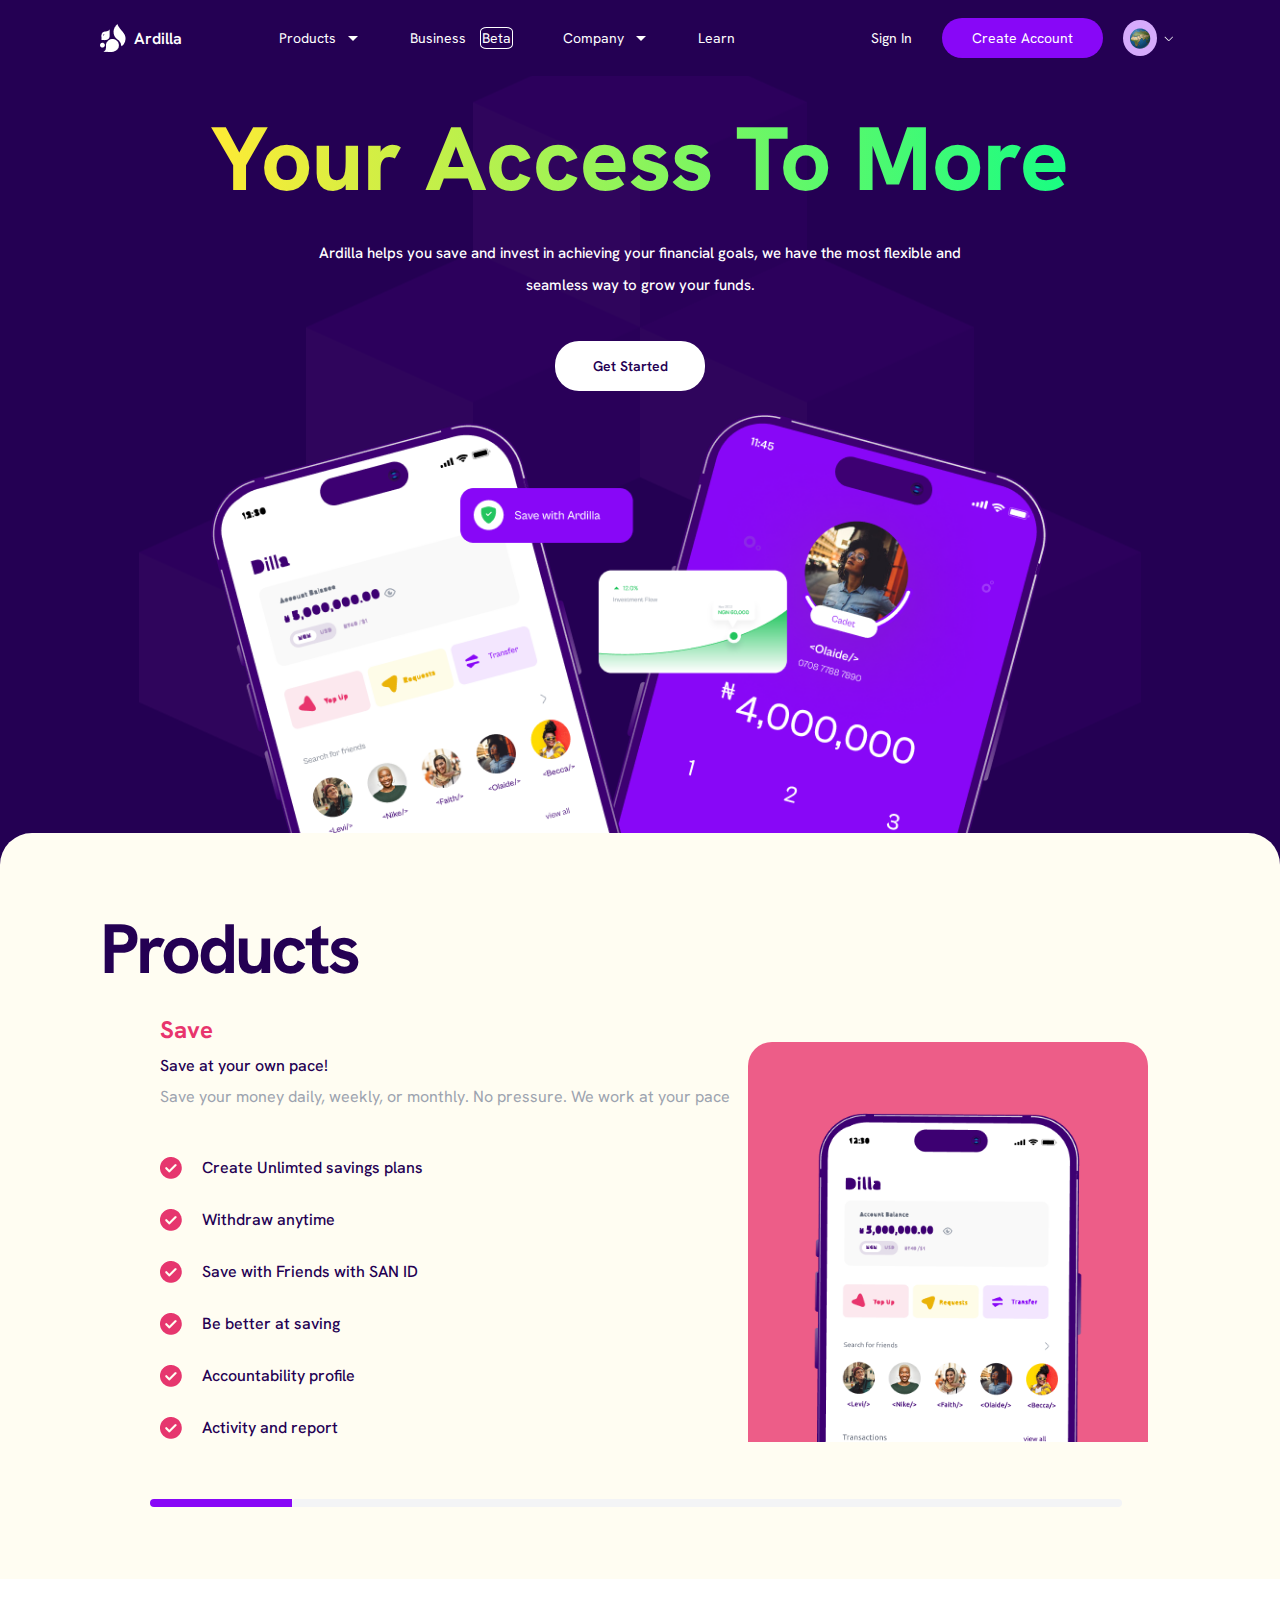
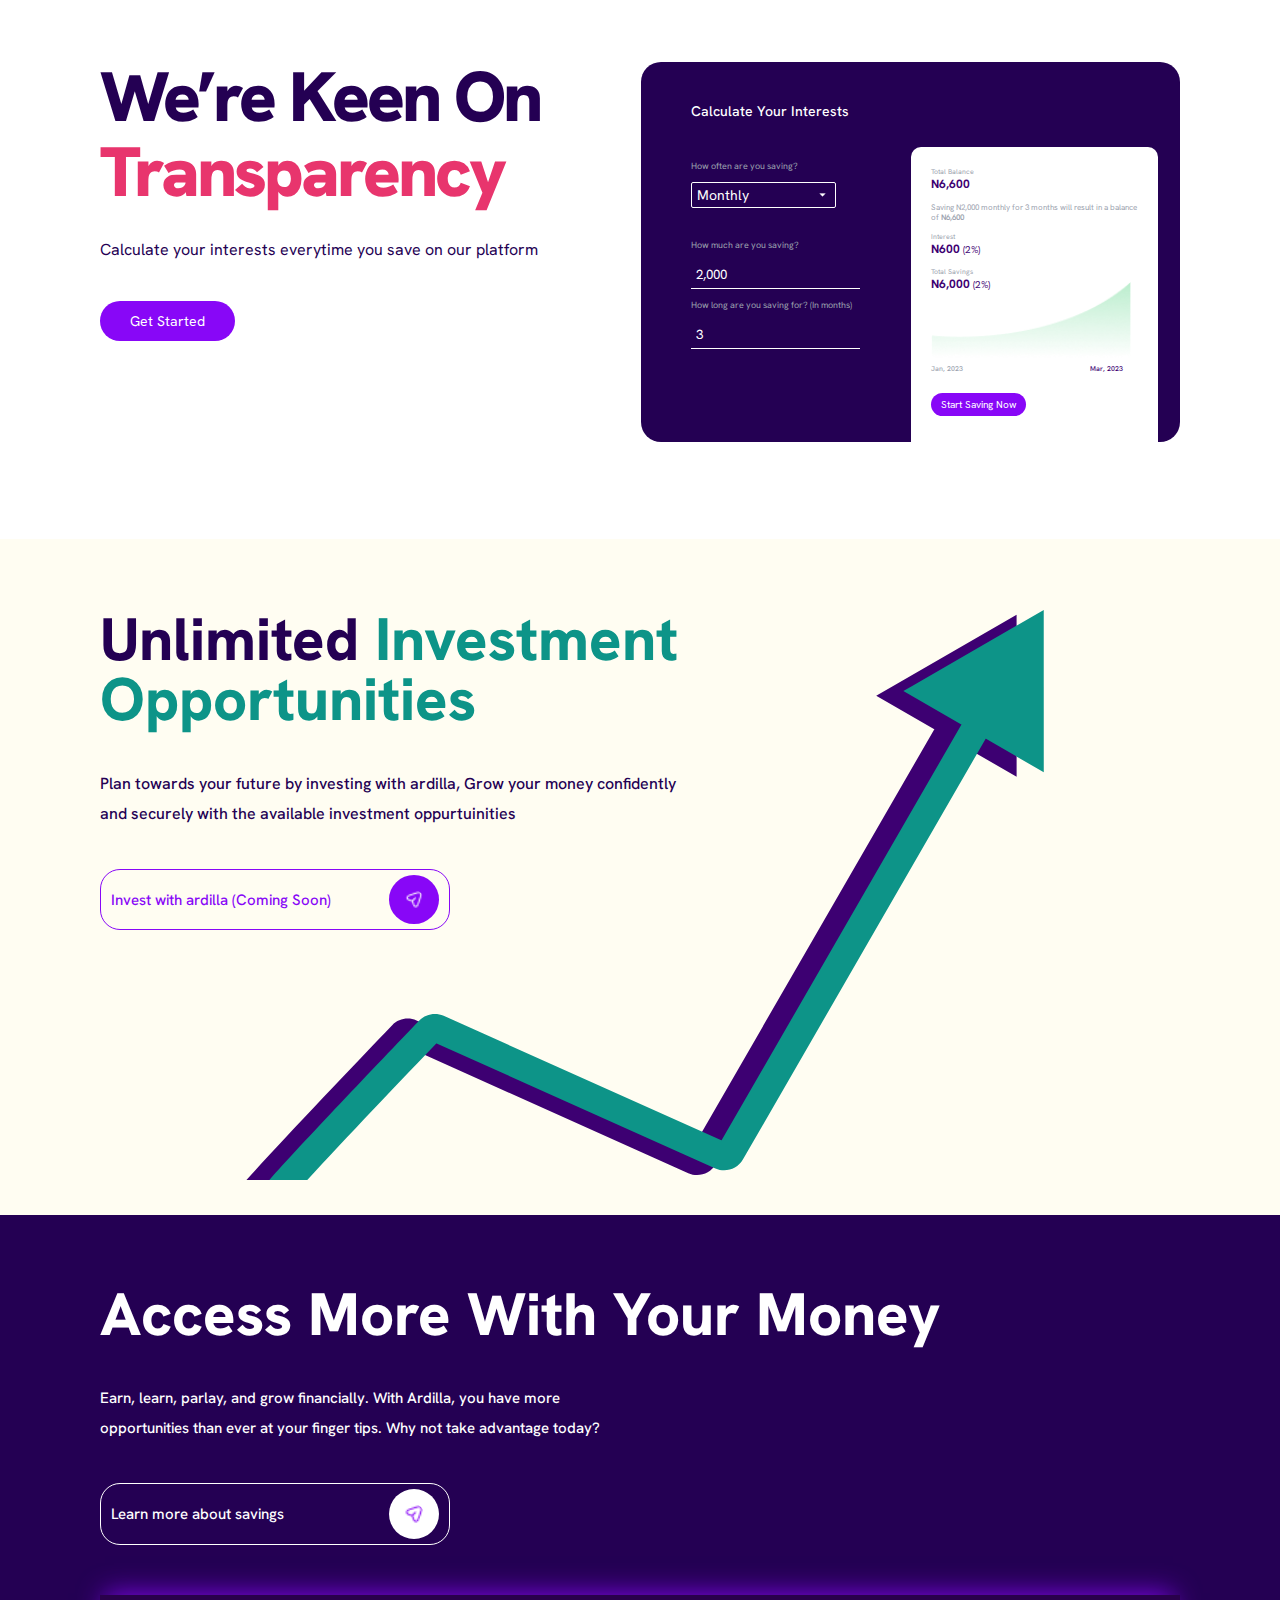
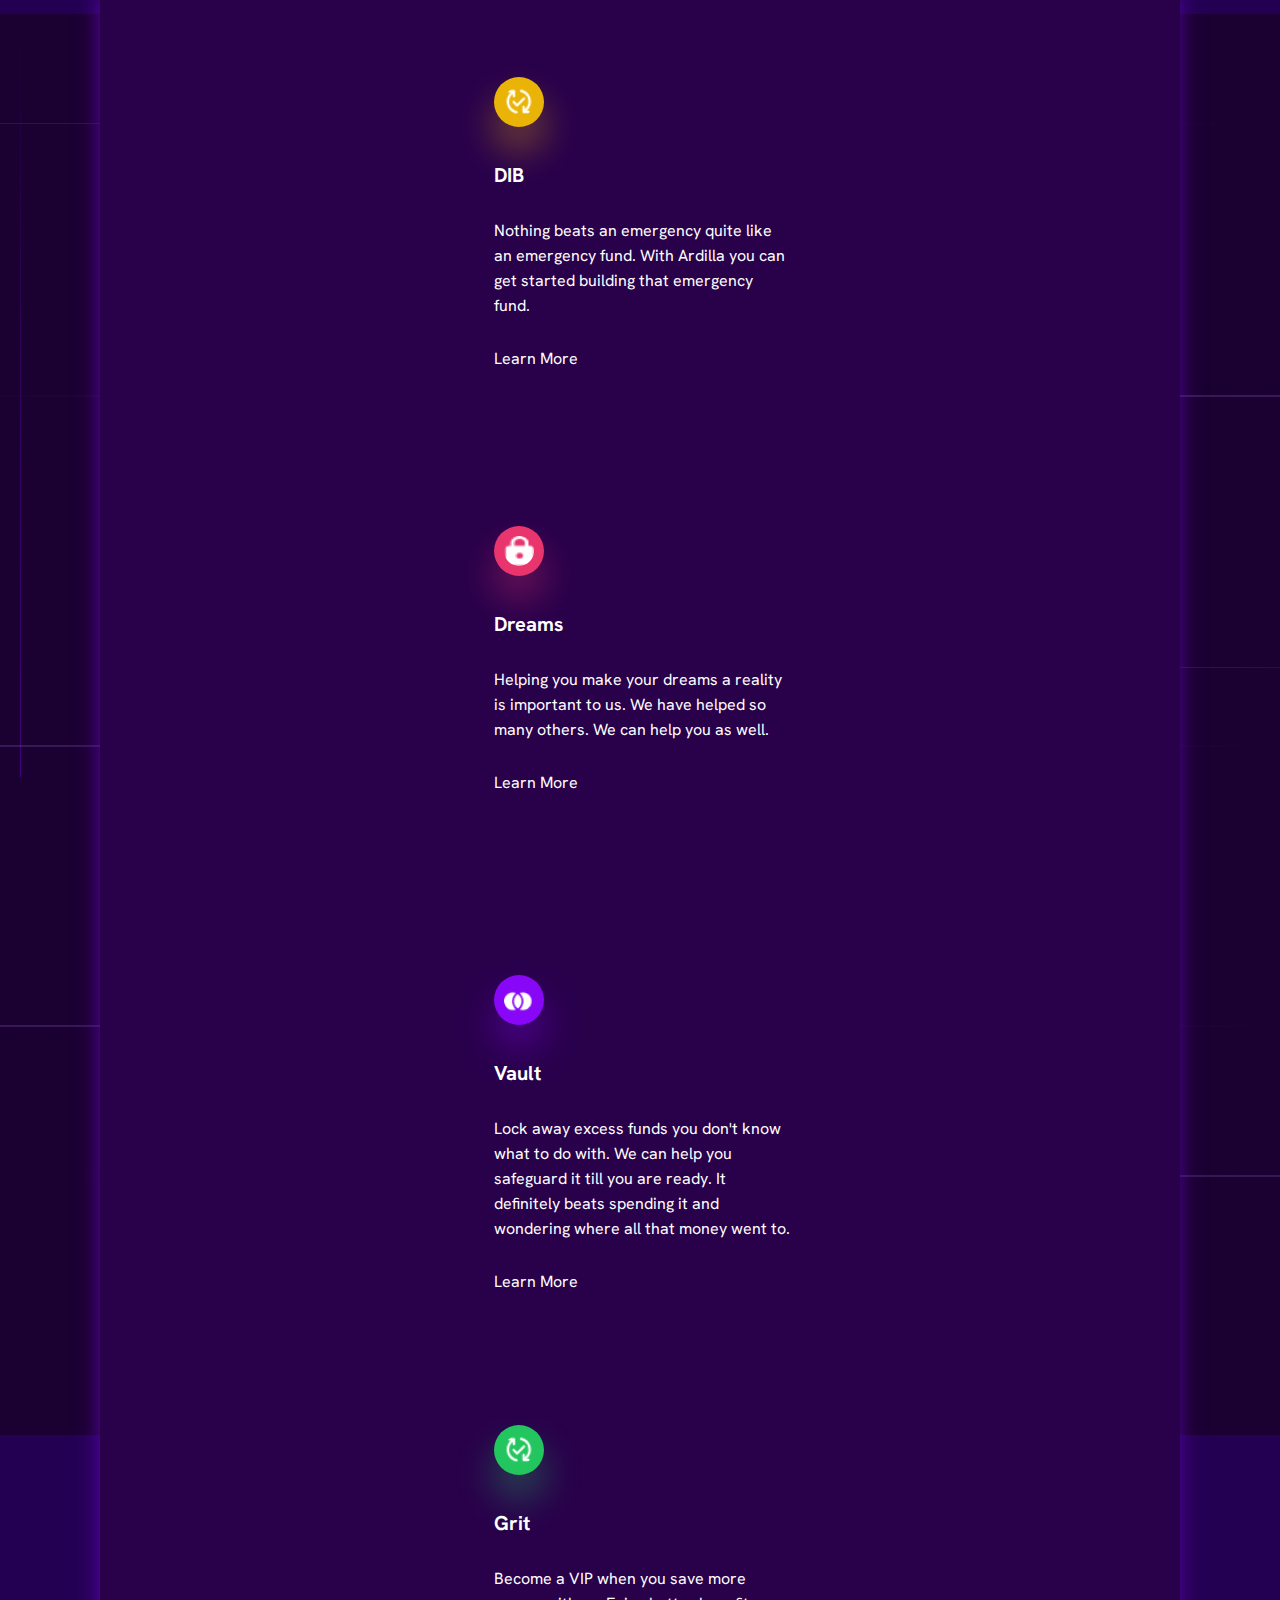
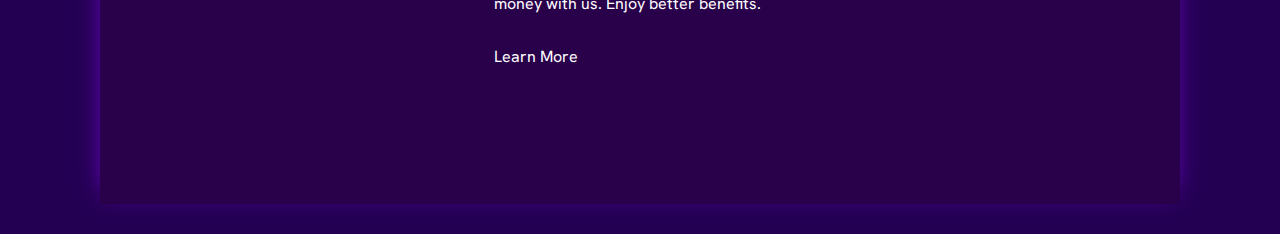
==== desktop.html @ 01eac52b "I updated the learn section" ====
<!DOCTYPE html>
<html lang="en">
  <head>
    <meta charset="UTF-8" />
    <meta name="viewport" content="width=device-width, initial-scale=1.0" />
    <link rel="stylesheet" href="style.css" />
    <title>Ardilla Webpage</title>
    <!-- Box Icon Link -->
    <link
      rel="stylesheet"
      href="https://cdnjs.cloudflare.com/ajax/libs/font-awesome/6.4.0/css/all.min.css"
    />
  </head>
  <body>
    <!-- HEADER SECTION -->
    <header>
      <!-- logo -->
      <a href="#" class="logo"
        ><img src="./Images/Logo.png" alt="Ardilla-logo" />Ardilla</a
      >

      <!-- menu-icon -->
      <i class="fa-solid fa-bars" id="menu-icon"></i>

      <!-- nav bar -->
      <ul class="navbar">
        <li>
          <a href="#products">Products</a
          ><img src="./Images/dropdown.png" alt="dropdown" />
        </li>
        <li>
          <a href="#business">Business <span>Beta</span></a>
        </li>
        <li>
          <a href="#company">Company</a
          ><img src="./Images/dropdown.png" alt="dropdown" />
        </li>
        <li><a href="#learn">Learn</a></li>
      </ul>

      <!-- Right -->

      <div class="header-right">
        <a href="#">Sign In</a>
        <a href="#" class="btn">Create Account</a>
        <img src="./Images/world.png" alt="world" />
        <span><img src="./Images/down-icon.png" alt="" /></span>
      </div>
    </header>
    <!-- =============== -->
    <!-- Hero Section -->

    <section class="hero-section">
      <h1 class="hero-text">Your Access To More</h1>
      <p>
        Ardilla helps you save and invest in achieving your financial goals, we
        have the most flexible and seamless way to grow your funds.
      </p>

      <a href="#" class="btn">Get Started</a>
      <img src="./Images/phone.png" alt="">
    </section>

    <!-- ===================== -->
    <!--Products Section  -->
    <section class="products" id="products">
      <h1 class="product-text">Products</h1>
      <div class="product-container">
        <!-- product-left -->
        <div class="product-left">
          <h2>Save</h2>
          <h4>Save at your own pace!</h4>
          <p>Save your money daily, weekly, or monthly. No pressure. We work at your pace</p>
          

        <div class="product-list">
          <!-- items -->
          <div class="product-items">
          <img src="./Images/mark icon.png" alt="">
          <span>Create Unlimted savings plans</span>
        </div>

        <div class="product-items">
          <img src="./Images/mark icon.png" alt="">
          <span>Withdraw anytime</span>
        </div>

        <div class="product-items">
          <img src="./Images/mark icon.png" alt="">
          <span>Save with Friends with SAN ID</span>
        </div>

        <div class="product-items">
          <img src="./Images/mark icon.png" alt="">
          <span>Be better at saving</span>
        </div>

        <div class="product-items">
          <img src="./Images/mark icon.png" alt="">
          <span>Accountability profile</span>
        </div>

        <div class="product-items">
          <img src="./Images/mark icon.png" alt="">
          <span>Activity and report</span>
        </div>
        </div>
      </div>

        <!-- product-right -->
        <div class="product-right">
          <img src="./Images/half phone.png" alt="">
        </div>
      </div>
      <!-- line -->
      <div class="product-line">
      <div class="product-line1"></div>
      <div class="product-line2"></div>
    </div>
  </section>

  <!-- ===================== -->
    <!-- Business Section -->
    <section class="business" id="business">
      <!-- transparency -->
    <div class="transparency">
      <div class="transparency-left">
      <h1>We’re Keen On <br><span>Transparency</span></h1>
      <p>Calculate your interests everytime you save on our platform</p>
      <a href="#" class="btn">Get Started</a>
    </div>

    <!-- trans right -->
    <div class="transparency-right">
      <!-- trans-left -->
      <div class="trans-left">
        <h2>Calculate Your Interests</h2>
        <p>How often are you saving?</p>
        <!-- inputs -->
        <div class="monthly">
          <a href="#">Monthly</a>
          <img src="./Images/dropdown.png" alt="dropdown" />
        </div>

        <br>
        <p>How much are you saving?</p>
        <form action="" >
        <input type="text" placeholder="2,000" class="">
        <br>

        <p>How long are you saving for? (In months)</p>
        <input type="text" placeholder="3">
      </form>
      </div>

      <!-- trans-right -->
      <div class="trans-right">
        <div class="total">
          <p>Total Balance</p>
          <h3>N6,600</h3>
        </div>

        <div class="savings">
        <p>Saving N2,000 monthly for 3 months will result in a balance of <span>N6,600</span></p>
      </div>

        <div class="total">
          <p>Interest</p>
          <h3>N600 <span>(2%)</span></h3>
        </div>

        <div class="total">
          <p>Total Savings</p>
          <h3>N6,000 <span>(2%)</span></h3>
        </div>
      
        <img src="./Images/Vector (2).png" alt="chart">
        <div class="chart">
          <p>Jan, 2023</p>
          <span>Mar, 2023</span>
        </div>
        <a href="#" class="btn">Start Saving Now</a>
      </div>
    </div>
  </section>
    
<!-- ================== -->
<!-- Company Section-->

<section class="company" id="company">
  <div class="invest">
    <h1>Unlimited <span>Investment Opportunities</span></h1>
    <p>Plan towards your future by investing with ardilla,  Grow your money confidently and securely with the available investment oppurtuinities</p>
    <div class="invest-btn">
      <a href="#">Invest with ardilla (Coming Soon)</a>
      <img src="./Images/send-2.png"  alt="">
    </div>
  </div>
  <img src="./Images/arrow.svg" class="arrow"  alt=""> 
</section>

<!-- =============== -->
<!-- Learn -->

<section class="learn" id="learn">
  <div class="access-section">
    <h1>Access More With Your Money</h1>
    <p>Earn, learn, parlay, and grow financially. With Ardilla, you have more opportunities than ever at your finger tips. Why not take advantage today?</p>
    <div class="invest-btn">
      <a href="#">Learn more about savings</a>
      <img src="./Images/send-23.png"  alt="">
    </div>
  </div>

  <div class="access-container">
    <!-- Box 1 -->
    <div class="access">
      <img src="./Images/material-symbols_published-with-changes-rounded.png" class="access1" alt="">
      <h2>DIB</h2>
      <p>Nothing beats an emergency quite like an emergency fund. With Ardilla you can get started building that emergency fund.</p>
      <a href="#">Learn More</a>
    </div>

     <!-- Box 2 -->
     <div class="access">
      <img src="./Images/padlock.png" class="access2" alt="">
      <h2>Dreams</h2>
      <p>Helping you make your dreams a reality is important to us. We have helped so many others. We can help you as well.</p>
      <a href="#">Learn More</a>
    </div>

     <!-- Box 3 -->
     <div class="access">
      <img src="./Images/material-symbols_join-full-rounded.png" class="access3" alt="">
      <h2>Vault</h2>
      <p>Lock away excess funds you don't know what to do with. We can help you safeguard it till you are ready. It definitely beats spending it and wondering where all that money went to.</p>
      <a href="#">Learn More</a>
    </div>

     <!-- Box 4 -->
     <div class="access">
      <img src="./Images/material-symbols_published-with-changes-rounded.png" class="access4" alt="">
      <h2>Grit</h2>
      <p>Become a VIP when you save more money with us. Enjoy better benefits.</p>
      <a href="#">Learn More</a>
    </div>
  </div>

</section>

    <!-- Script Link -->
    <script src="index.js"></script>
  </body>
</html>
---- style.css ----
@import url('https://fonts.googleapis.com/css2?family=Hanken+Grotesk:wght@100;200;300;400;500;600;700;800;900&display=swap');

* {
    font-family: 'Hanken Grotesk', sans-serif;
    margin: 0;
    padding: 0;
    box-sizing: border-box;
    scroll-behavior: smooth;
    scroll-padding-top: 4rem;
    list-style: none;
    text-decoration: none;
  }

  /* img {
    width: 100%;
  } */

  body {
    color: #fff;
    background: #240053;
  }

  

  header {
    background: #240053;
    display: flex;
    justify-content: space-between;
    align-items: center;
    color: #fff;
    position: fixed;
    padding: 18px 100px;
    transition: 0.5s;
    top: 0;
    width: 100%;
    z-index: 1000;
    right: 0;
  }

  .logo {
    display: flex;
    align-items: center;
    column-gap: 0.5rem;
    font-weight: 600;
    color: #FFF;
  }

  /* Menu Icon */
  #menu-icon {
    font-size: 24px;
    color: #fff;
    cursor: pointer;
    z-index: 10001;
    display: none;
  }

  /* navbar */
  .navbar {
    display: flex;
    align-items: center;
  }

  .navbar li {
    display: flex;
    align-items: center;
    padding-right: 40px;
    cursor: pointer;
  }

  .navbar a {
    padding: 10px 5px;
    color: #fff;
    font-size: 14px;
    gap: 5rem;
  }

  .navbar span {
    border: 1px solid white;
    padding: 1px;
    border-radius: 20%;
    margin-left: 10px;
  }


/* right */

.header-right {
    display: flex;
   align-items: center;
}

.header-right a {
    padding-right: 30px;
    color: #fff;
    font-size: 14px;
}
a .btn {
    text-align: center;
    align-items: center;
}


.btn {
    cursor: pointer;
    background: #8807F7;
    padding: 11px 30px;
    font-size: 14px;
    color: #fff;
    border-radius: 1.5rem;
    justify-content: center;
    margin-right: 20px;
    text-align: center;
    align-items: center;
}

.header-right img{
    background: #D6ABFC;
    cursor: pointer;
    display: flex;
    align-items: center;
    padding: 5px;
    font-size: 7px;
    border-radius: 50%;
}

.header-right span img{
    background: transparent;
}

/* -============== */
/* HERO SECTION */

.hero-section {
    background: url(./Images/background.png);
    color: #fff;
    /* min-height: 900px; */
    top: 70px;
    /* position:absolute; */
    width: 100%;
    display: flex;
    flex-direction: column;
    align-items: center;
    background-position: center;
    background-repeat: no-repeat;
    text-align: center;
}

.hero-text {
  padding-top: 100px;
  font-size: 90px;
  font-weight: 800;
 background: -webkit-linear-gradient(left, #FFEB35, #19FD82);
 -webkit-background-clip: text;
 -webkit-text-fill-color: transparent;
}

.hero-section p {
  font-size: 15px;
  font-weight: 500;
  padding: 20px 300px;
  line-height: 32px;
}

.hero-section .btn {
  background: #fff;
  color: #240053;
  margin-top: 20px;
  font-weight: 600;
  width: 150px;
  Padding: 16px;
}

.hero-section .btn:hover {
  background: #8807F7;
  color: #fff;
  transition: 0.2s all linear;
}

.hero-section img {
 width: 70%;
  bottom: 0;
}

/* ================== */
/* Product Section */

.products {
  color: #240053;
  background: #FFFDF2;
  padding: 30px 100px;
  border-radius: 32px 32px 0px 0px;
}

.product-text {
  padding-top: 40px;
  font-size: 70px;
  letter-spacing: -3px;
  font-weight: 700;
}

.product-container {
  display: flex;
  align-items: center;
  flex-direction: row;
  width: 100%;
   margin-top: 20px;
}

.product-left {
  display: flex;
  flex-direction: column;
  width: 60%;
  padding-left: 60px;
  min-height: 400px;
  gap: 10px;
}

.product-left h2 {
  color: #E8356D;
}

.product-left h4 {
  font-weight: 500;
}

.product-left p {
  padding-right: -20px;
  color: #9CA3AF;
}

.product-list {
  margin-top: 40px;
}
.product-items {
 display: flex;
 gap: 20px;
 padding-bottom: 30px;
 font-weight: 500;
}

.product-right {
  width: 400px;
  height: 400px;
  border-radius: 24px 24px 0px 0px;
  background: rgba(232, 53, 109, 80%);
  display: flex;
  align-items:end;
  justify-content:center;
  bottom: 0;
}

.product-right img {
  object-fit: cover;
  width: 270px;
  top: 0;
  bottom: 0;
}

.product-line {
display: flex;
flex-direction: row;
/* background: yellow; */
width: 90%;
margin-top: 30px;
margin-left: 50px;
margin-right: 120px;
height: 50px;
}

.product-line1 {
  background: #8807F7;
  width: 200px;
  height: 8px;
  border-radius: 16px 0 0 16px;
}

.product-line2 {
  background: #F3F4F6;
  width: 1170px;
  height: 8px;
  border-radius: 16px 16px 16px 0;
}

/* =========== */
/* Business Section */
.business {
  color: #240053;
  background: #FFF;
  padding: 30px 100px;
}

.transparency {
  display: flex;
  align-items: center;
  width: 100%;
  margin: 50px 0;
  background: #fff;
}

/* transparency-left */
.transparency-left {
  width: 50%;
  height: 400px;

}

.transparency-left h1 {
  font-size: 70px;
  font-weight: 900;
  line-height: 75px;
  letter-spacing: -3px;
  padding-bottom: 30px;
}

.transparency-left h1 span {
  color: #E8356D;
}

.transparency-left p {
  padding-bottom: 50px;
}



/* transparency-right  */
.transparency-right {
  width: 558px;
  height: 380px;
  margin-top: -15px;
  margin-left: 20px;
  display: flex;
  color: #fff;
  border-radius: 20px;
  background-color: #240053;
}

/* trans left */
.trans-left {
  padding: 40px 50px;
  width: 50%;
}

.trans-left h2 {
  font-size: 14px;
  font-weight: 500;
  top: 70px;
  padding-bottom: 30px;
}

.trans-left p {
  font-size: 9px;
  color: #9CA3AF;
  padding: 10px 0;
}

.trans-left .monthly {
  display: flex;
  justify-content: space-between;
  border: 1px solid #FFFFFF;
  border-radius: 2px;
  align-items: center;
  width: 144.28px;
  padding: 3px 5px;
  cursor: pointer;
}

.monthly a {
  color: #fff;
  font-size: 14px;
}

.monthly img {
  width: 15px;
}

.trans-left form input {
  border: none;
  outline: none;
  background: transparent;
  border-bottom: 1px solid #fff;
  padding: 5px;
  color: #fff;
}

.trans-left form input::placeholder {
  color: #fff;
}




/* trans-right */

.trans-right {
  color: #240053;
  width: 50%;
  width: 247.23px;
  height: 295.92px;
  justify-content: center;
  align-items: end;
  left: -0.17px;
  padding: 20px;
  border-radius: 10px 10px 0 0;
  background: #fff;
  margin-top: 85px;
}

.total {
  padding-bottom: 10px;
}
.total p {
  font-size: 7px;
  color: #9CA3AF;
}

.savings {
  color: #9CA3AF;
  font-size: 8px;
  padding-bottom: 10px;
}

.savings span {
  font-weight: 600;
}

.total h3 {
  color: #3D0072;
  font-size: 12px;
}

.total span {
  font-weight: 400;
  font-size: 10px;
}

.trans-right img {
  width: 200px;
  margin-top: -20px;
}

.chart {
  display: flex;
 justify-content: space-between;
 font-size: 7px;
 font-weight: 500;
 width: 192px;
color: #9CA3AF;
}

.chart span {
  color: #3D0072;
}

.trans-right .btn {
  cursor: pointer;
    background: #8807F7;
    padding: 5px 10px;
    font-size: 10px;
    color: #fff;
    margin-top: 20px;
    position: absolute;
}

.transparency .btn:hover  {
  color: #fff;
  background-color: #240053;
  transition: 0.2s all linear;
}


/* ============ */
/* Company Section */

.company {
 background: #FFFDF2;
 color: #240053;
  width: 100%;
  padding: 30px 100px;
  position: relative;
  
}

.invest {
  /* z-index: 1000; */
  width: 100%;
  background: url(./Images/) no-repeat cover cover/center;
}

.invest h1{
  font-size: 60px;
  font-weight: 800;
  line-height: 60px;
  width: 60%;
  padding-top: 40px;
}

.invest p {
  width: 55%;
  padding: 40px 0;
  line-height: 30px;
  font-style: 24px;
  font-weight: 500;
}

.invest span {
  color: #0D9488;
}

.invest-btn {
  display: flex;
  align-items: center;
  justify-content: space-between;
  border: 1px solid #8807F7;
  width: 350px;
  padding: 5px 10px;
  border-radius: 20px;
  cursor: pointer;
  /* z-index: 300002; */
}

.invest-btn a {
  font-size: 15px;
  font-weight: 500;
  color: #8807F7;
  cursor: pointer;
}

.invest-btn img {
  background-color: #8807F7;
  color: #fff;
  border-radius: 50%;
  object-fit: cover;
  background-position: center;
  padding: 15px;
  width: 50px;
}

.company .arrow {
  width: 80%;
 margin-top: -320px;
 align-items: center;
 justify-content: center;
 margin-left: 80px;
}

.invest-btn:hover {
  background: #8807F7;
  color: #fff;
}

.invest-btn img:hover {
  background: #fff;
  color: #8807F7;
}

/* ================================ */
/*------------ Learn -------- */

.learn {
top: 0;
background: url(./Images/BACK\ 1.png);
background-position: center;
background-repeat: no-repeat;
object-fit: contain;
color: #fff;
width: 100%;
padding: 30px 100px;
}

.access-section h1{
  padding: 30px 0;
  font-size: 60px;
  font-weight: 800;
  color: #fff;
}

.access-section p {
  font-size: 15px;
  line-height: 30px;
  font-weight: 500;
  width: 50%;
  padding-bottom: 40px;
}

.access-section .invest-btn {
  border: 1px solid #fff;
 
}

.access-section .invest-btn a {
  color: #fff;
}

.access-section .invest-btn img {
  background-color: #fff;
}

.access-section .invest-btn:hover {
  border: 1px solid #8807F7;
}

.access-container {
  display: grid;
  align-items: end;
  grid-template-columns: repeat(auto-fit, minmax(30rem, auto));
  gap: 5.5rem;
  padding: 50px;
  background: #29014B;
  color: #fff;
  /* height: 1001px; */
  margin-top: 50px;
  justify-content: center;
  -webkit-box-shadow: -1px -8px 25px -6px rgba(136,7,247,0.85); 
box-shadow: -1px -8px 25px -6px rgba(136,7,247,0.85);
}

.access {
 gap: 32px;
 width: 358.19px;
 height: 361.33px;
 padding: 32px 50px 12px 94px;
}

.access h2 {
  font-weight: 700;
  font-size: 20px;
  padding: 30px 0;
}

.access p {
  padding-bottom: 30px;
  line-height: 25px;
  width: 298px;
}

.access a {
  color: #fff;
}

.access .access1 {
  background-color: #EAB308;
  border-radius: 50%;
  padding: 10px;
  width: 50px;
  height: 50px;
  box-shadow: 0px 23px 35px 4px rgba(234,179,8,0.30);
}

.access .access2 {
  background-color: #E8356D;
  border-radius: 50%;
  padding: 10px;
  width: 50px;
  height: 50px;
  box-shadow: 0px 23px 35px 4px rgba(232,53,109,0.30); 
}

.access .access3 {
  background-color: #8807F7;
  border-radius: 50%;
  padding: 10px;
  width: 50px;
  height: 50px;
  box-shadow: 0px 23px 35px 4px rgba(136,7,247,0.30);
}

.access .access4 {
  background-color: #22C55E;
  border-radius: 50%;
  padding: 10px;
  width: 50px;
  height: 50px;
  box-shadow: 0px 23px 35px 4px  rgba(34,197,94,0.30);
}
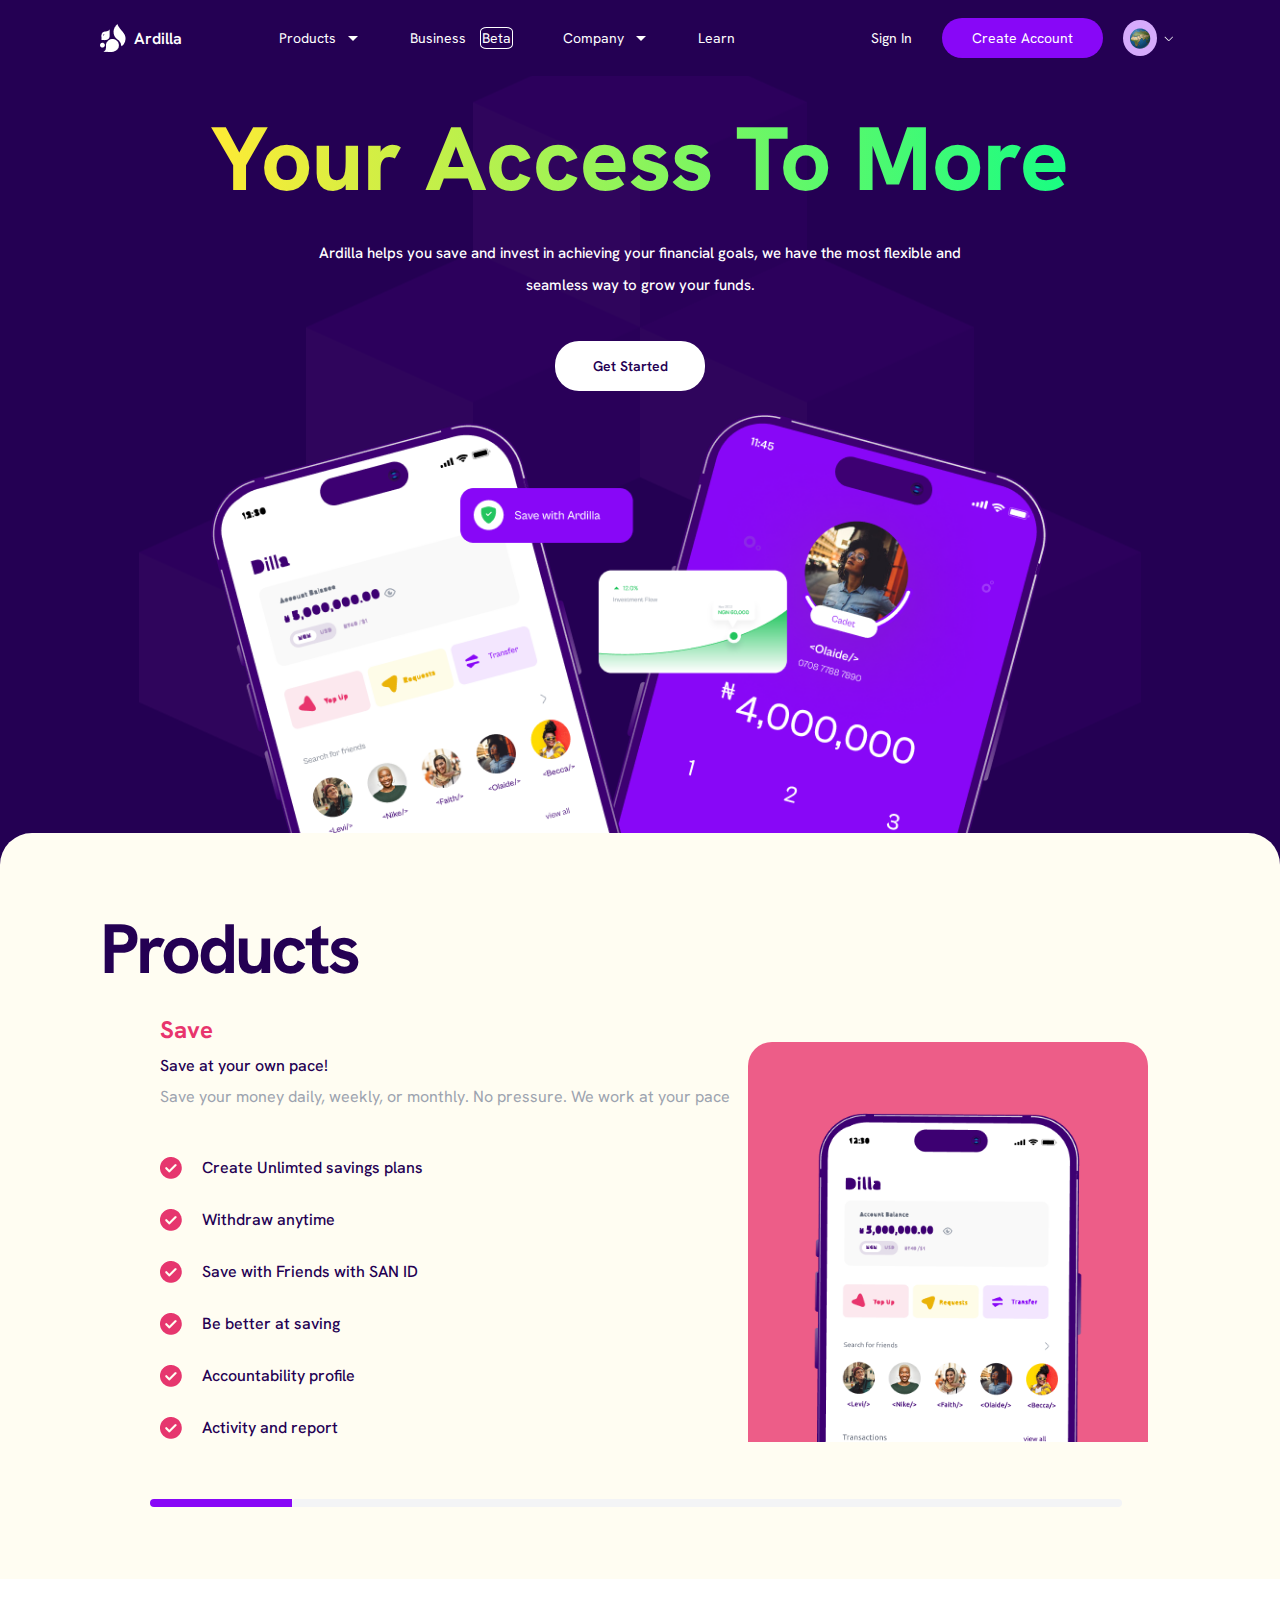
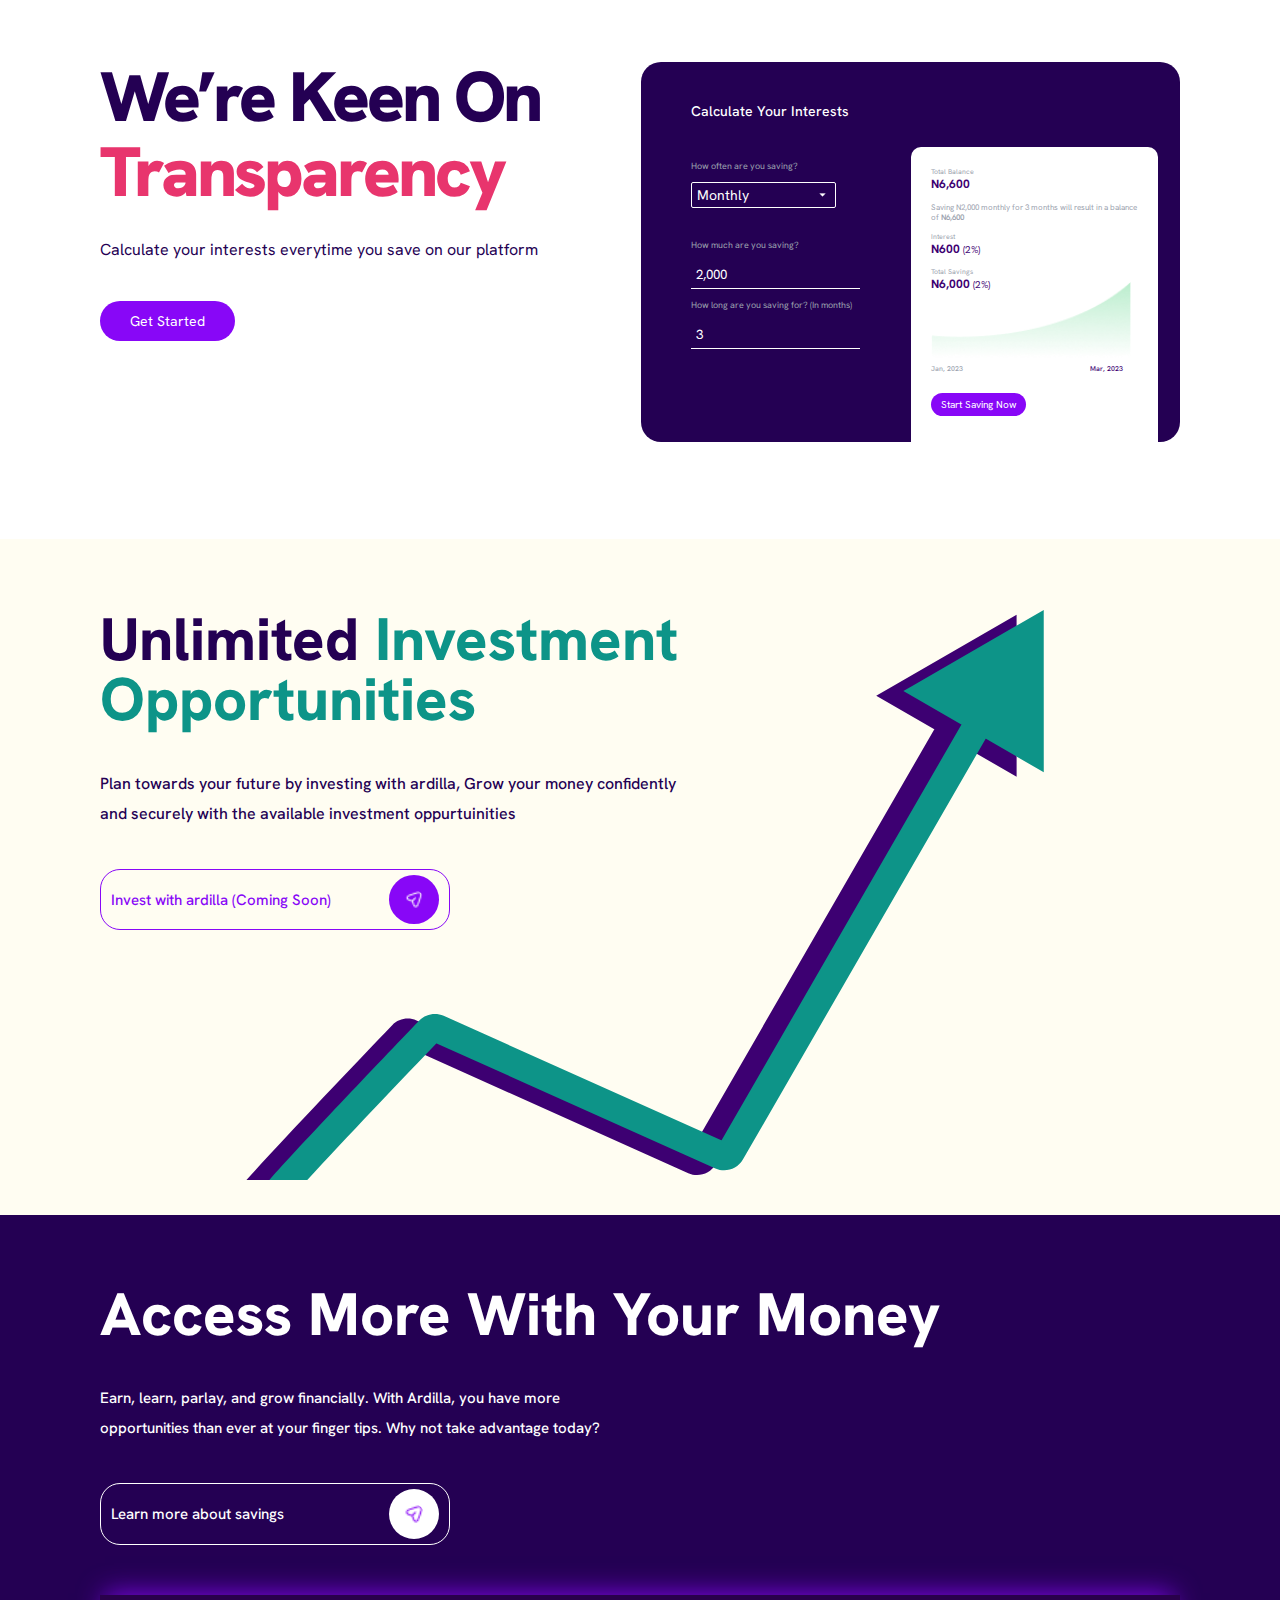
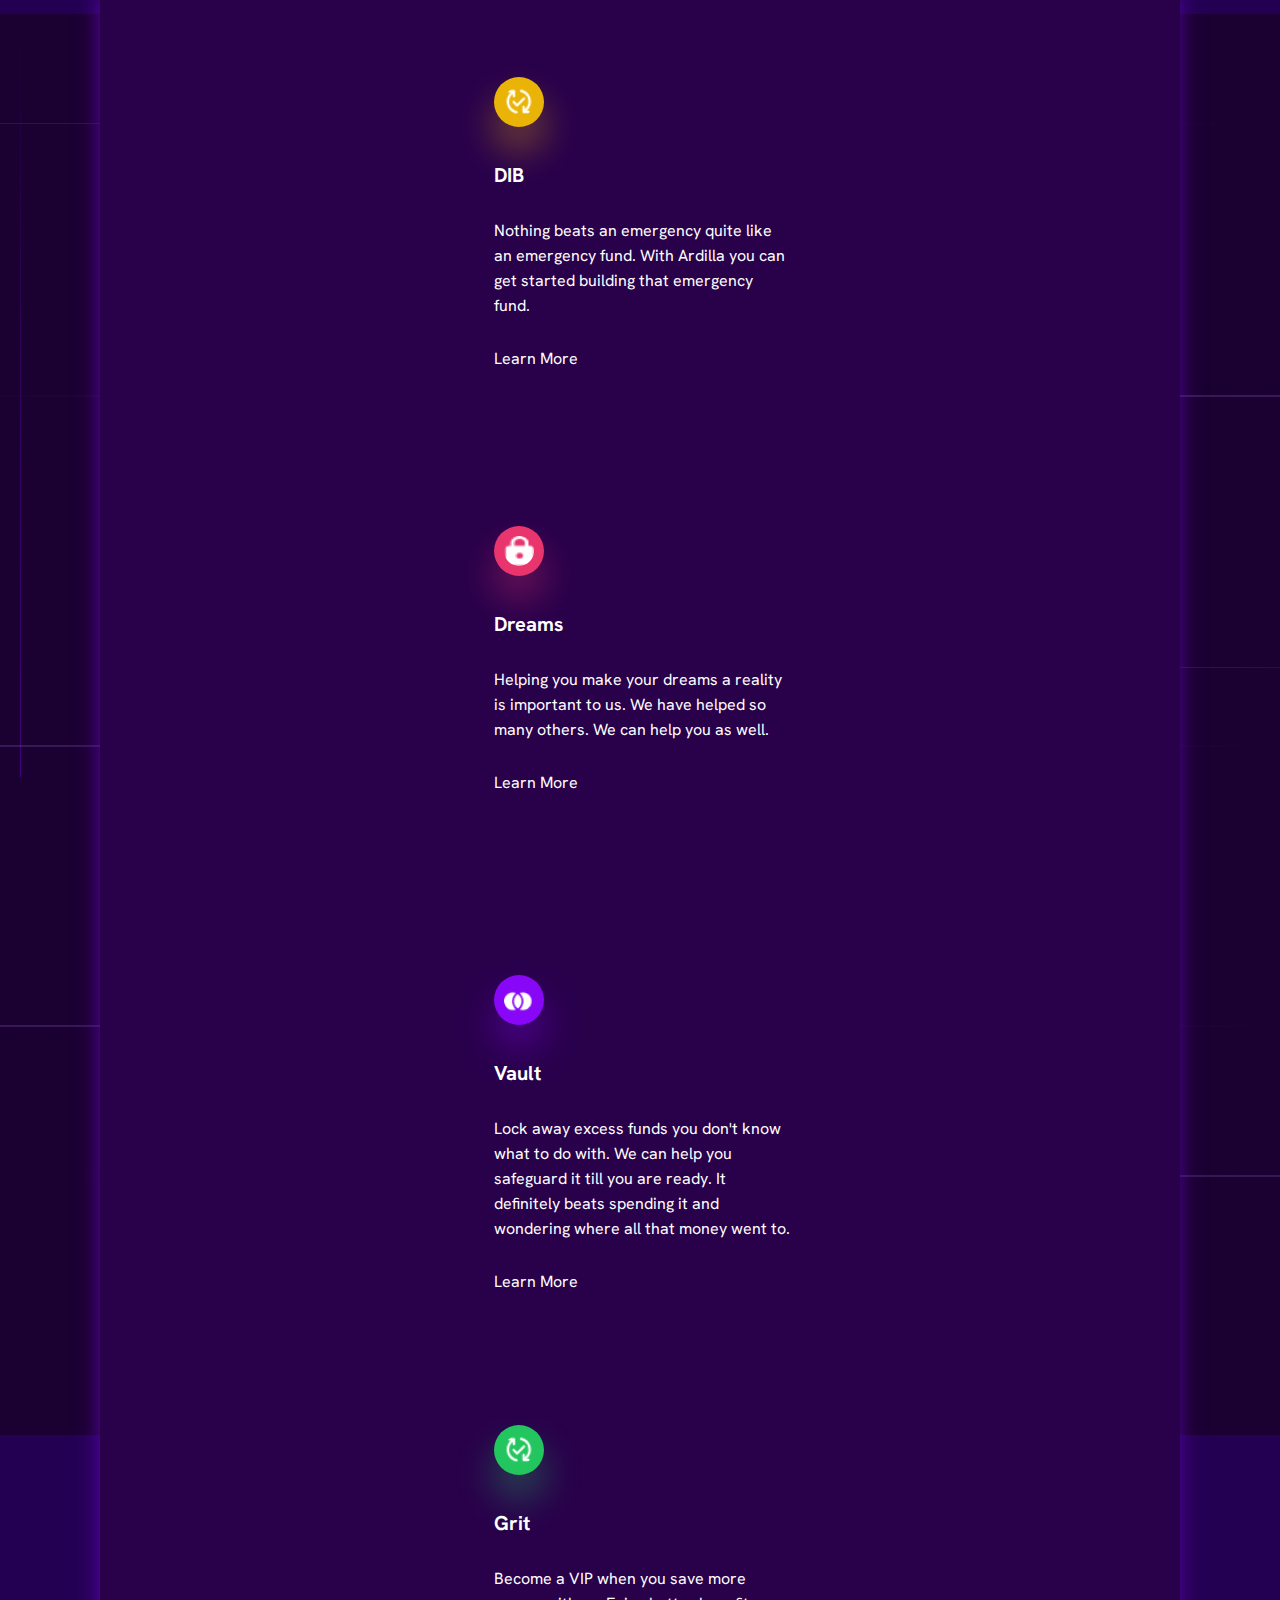
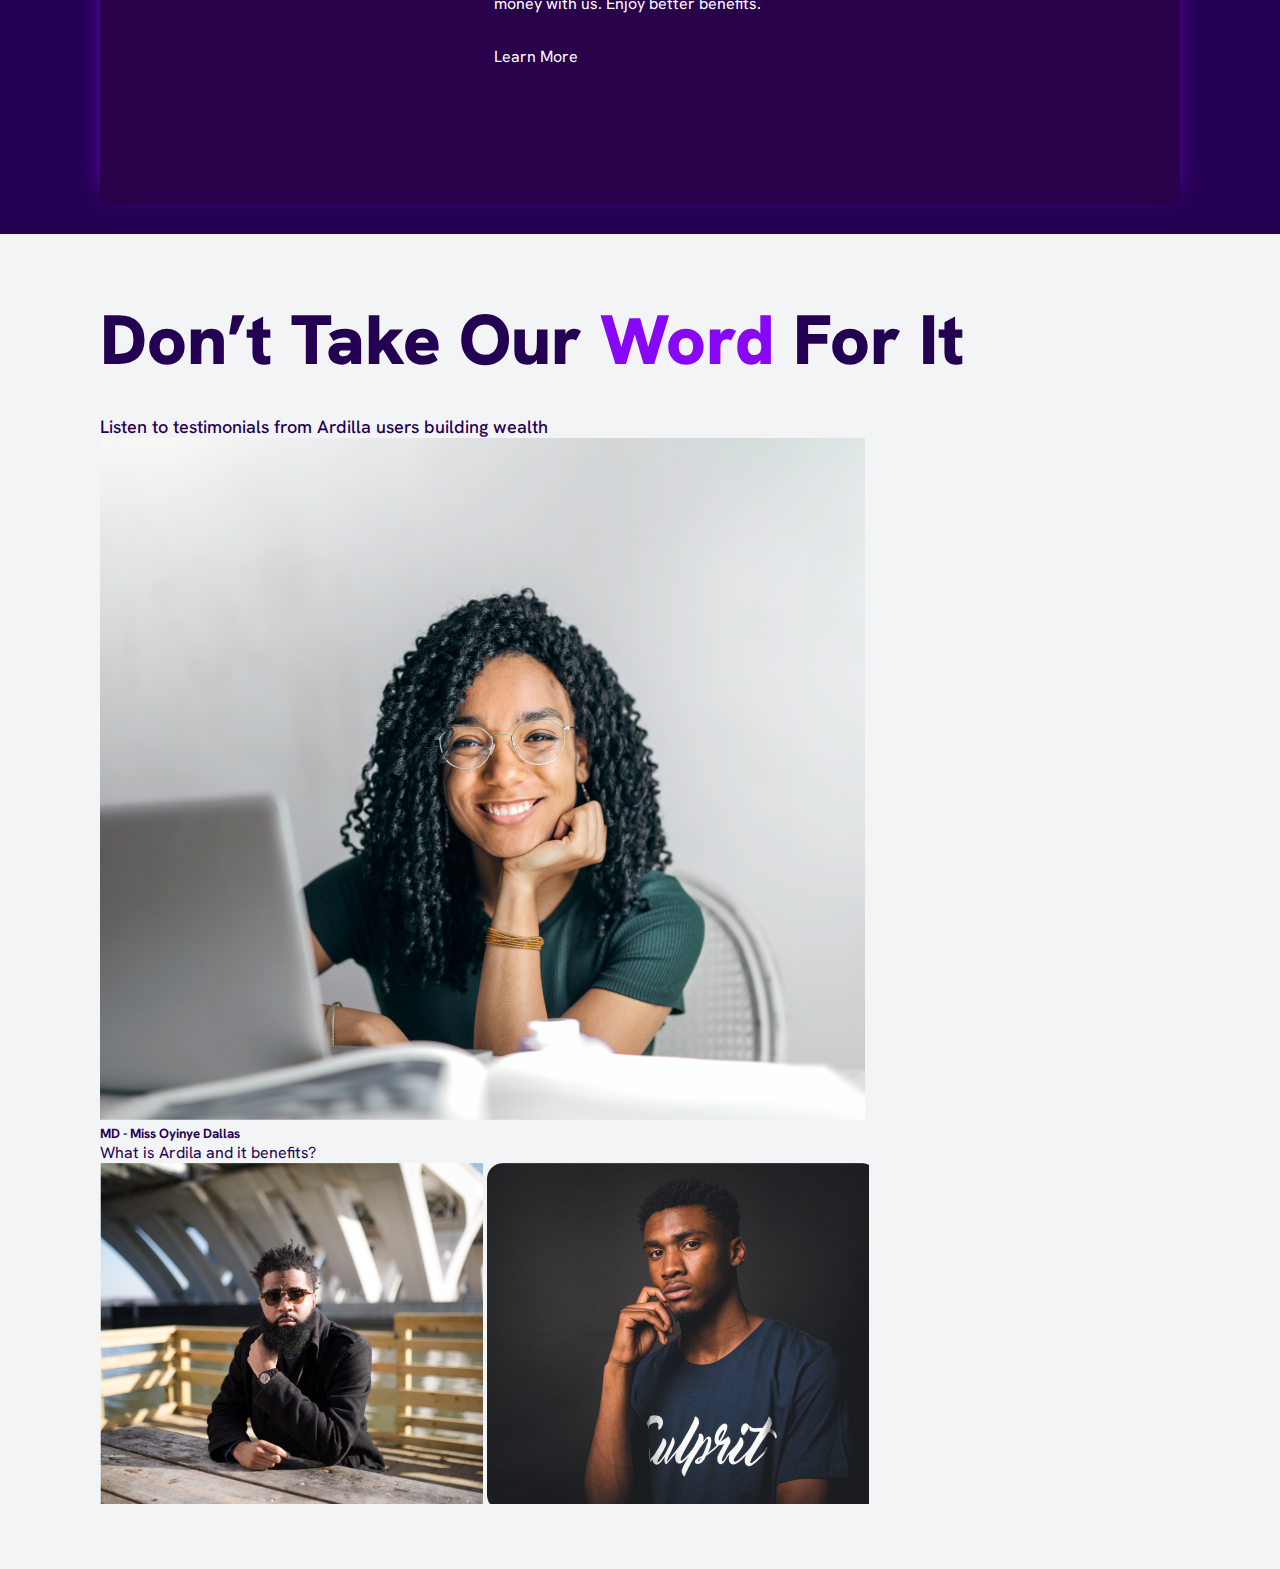
==== commit 2778613f: "I added word section" ====
--- a/desktop.html
+++ b/desktop.html
@@ -245,6 +245,26 @@
       <a href="#">Learn More</a>
     </div>
   </div>
+</section>
+
+<!-- ============ -->
+<!-- Word section -->
+<section class="word">
+  <div class="word-text">
+    <h1>Don’t Take Our <span>Word</span> For It</h1>
+    <p>Listen to testimonials from Ardilla users building wealth</p>
+  </div>
+
+  <div class="world-grid">
+    <div class="grid1">
+      <img src="./Images/pexels-andrea-piacquadio-3769021 1.png" alt="">
+      <h5>MD - Miss Oyinye Dallas</h5>
+      <span>What is Ardila and it benefits?</span>
+    </div>
+
+    <img src="./Images/pexels-nappy-936054 1.png" alt="">
+    <img src="./Images/pexels-spencer-selover-428333 1.png" alt="">
+  </div>
 
 </section>
 
--- a/style.css
+++ b/style.css
@@ -671,4 +671,45 @@
   width: 50px;
   height: 50px;
   box-shadow: 0px 23px 35px 4px  rgba(34,197,94,0.30);
+}
+
+
+/* ============= */
+/* -Word */
+.word {
+  background: #F3F4F6;
+ color: #240053;
+  width: 100%;
+  padding: 60px 100px;
+}
+
+.word-text h1 {
+  font-weight: 900;
+  font-size: 70px;
+  width: 900px;
+  padding-bottom: 30px;
+} 
+
+.word-text h1 span {
+  color: #8807F7;
+}
+
+.word-text p {
+  font-size: 18px;
+  font-weight: 500;
+}
+
+.word-grid {
+  display: grid;
+  align-items: center;
+  justify-content: center;
+  grid-template-columns: repeat(auto-fit, minmax(120px, auto));
+  gap: 1rem;
+  padding: 50px;s
+  width: 100%;
+}
+
+.word-grid img {
+  width: 410px;
+  background-color: red;
 }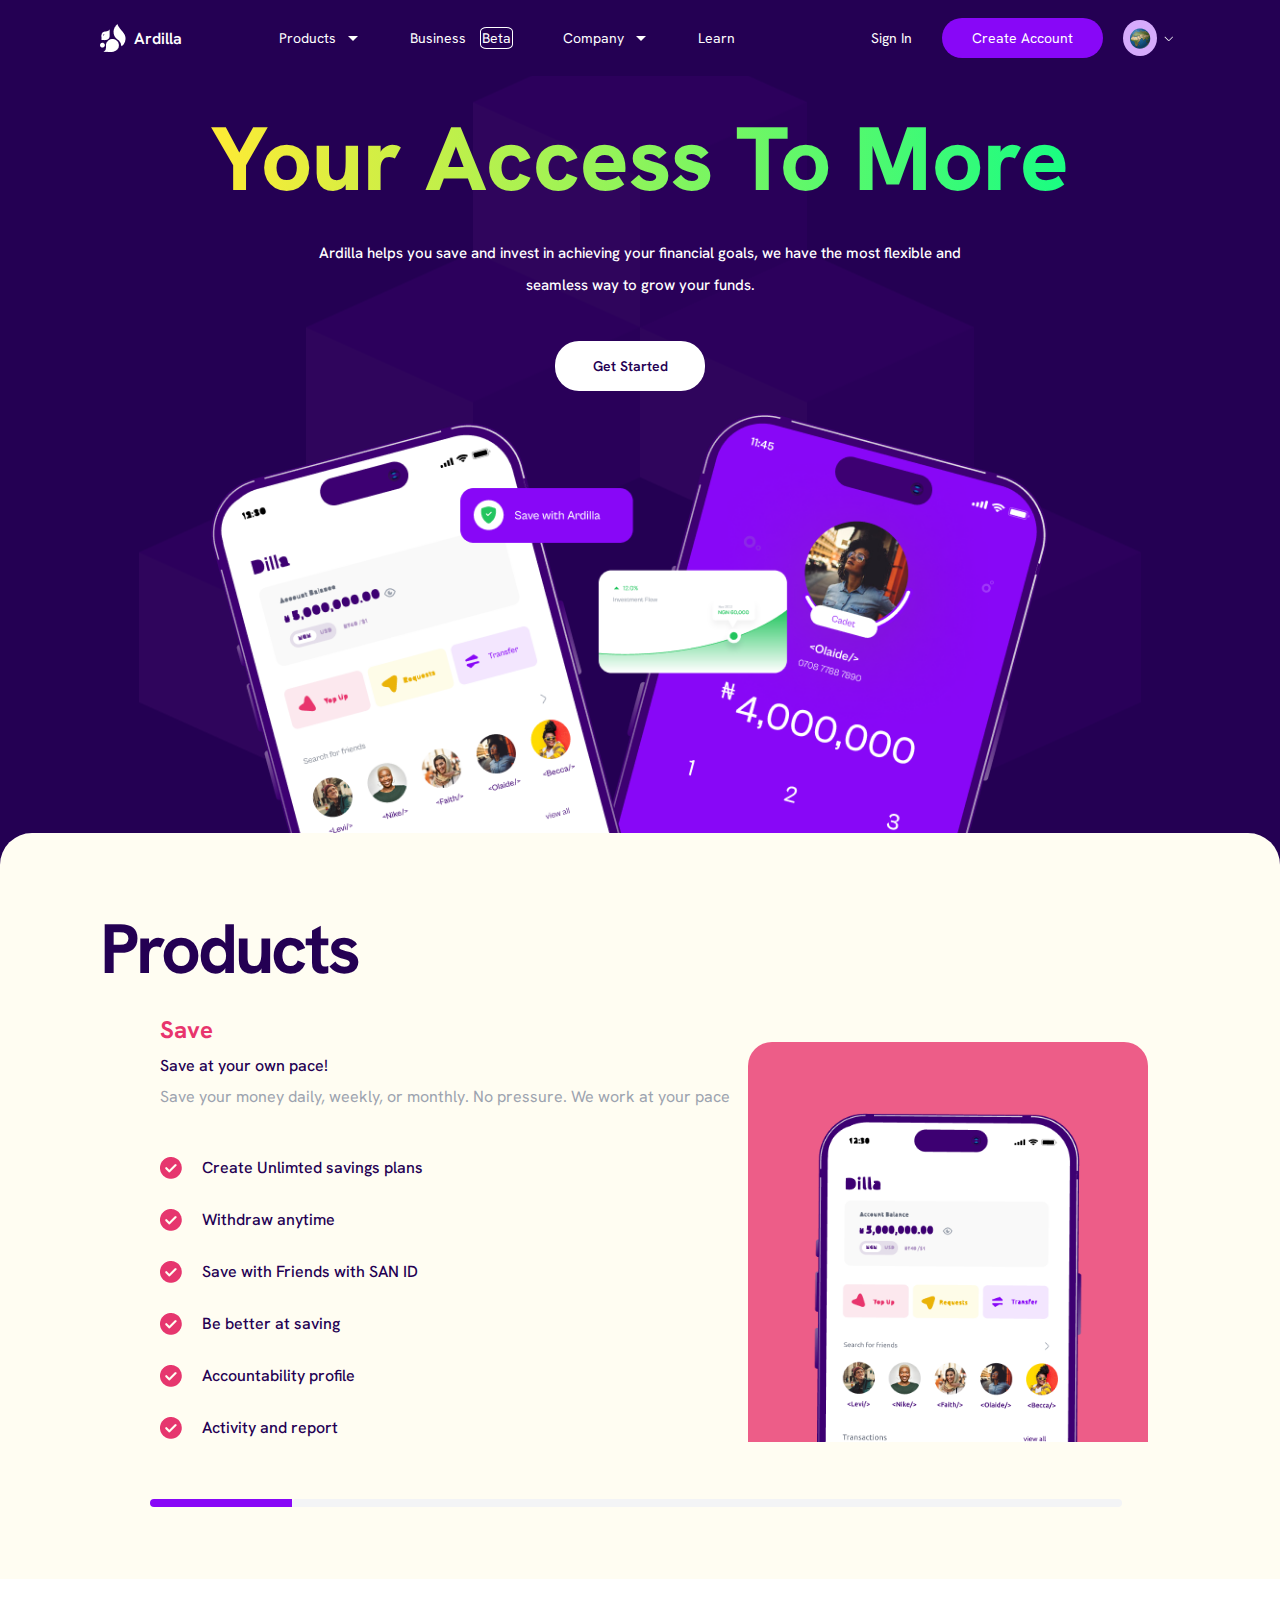
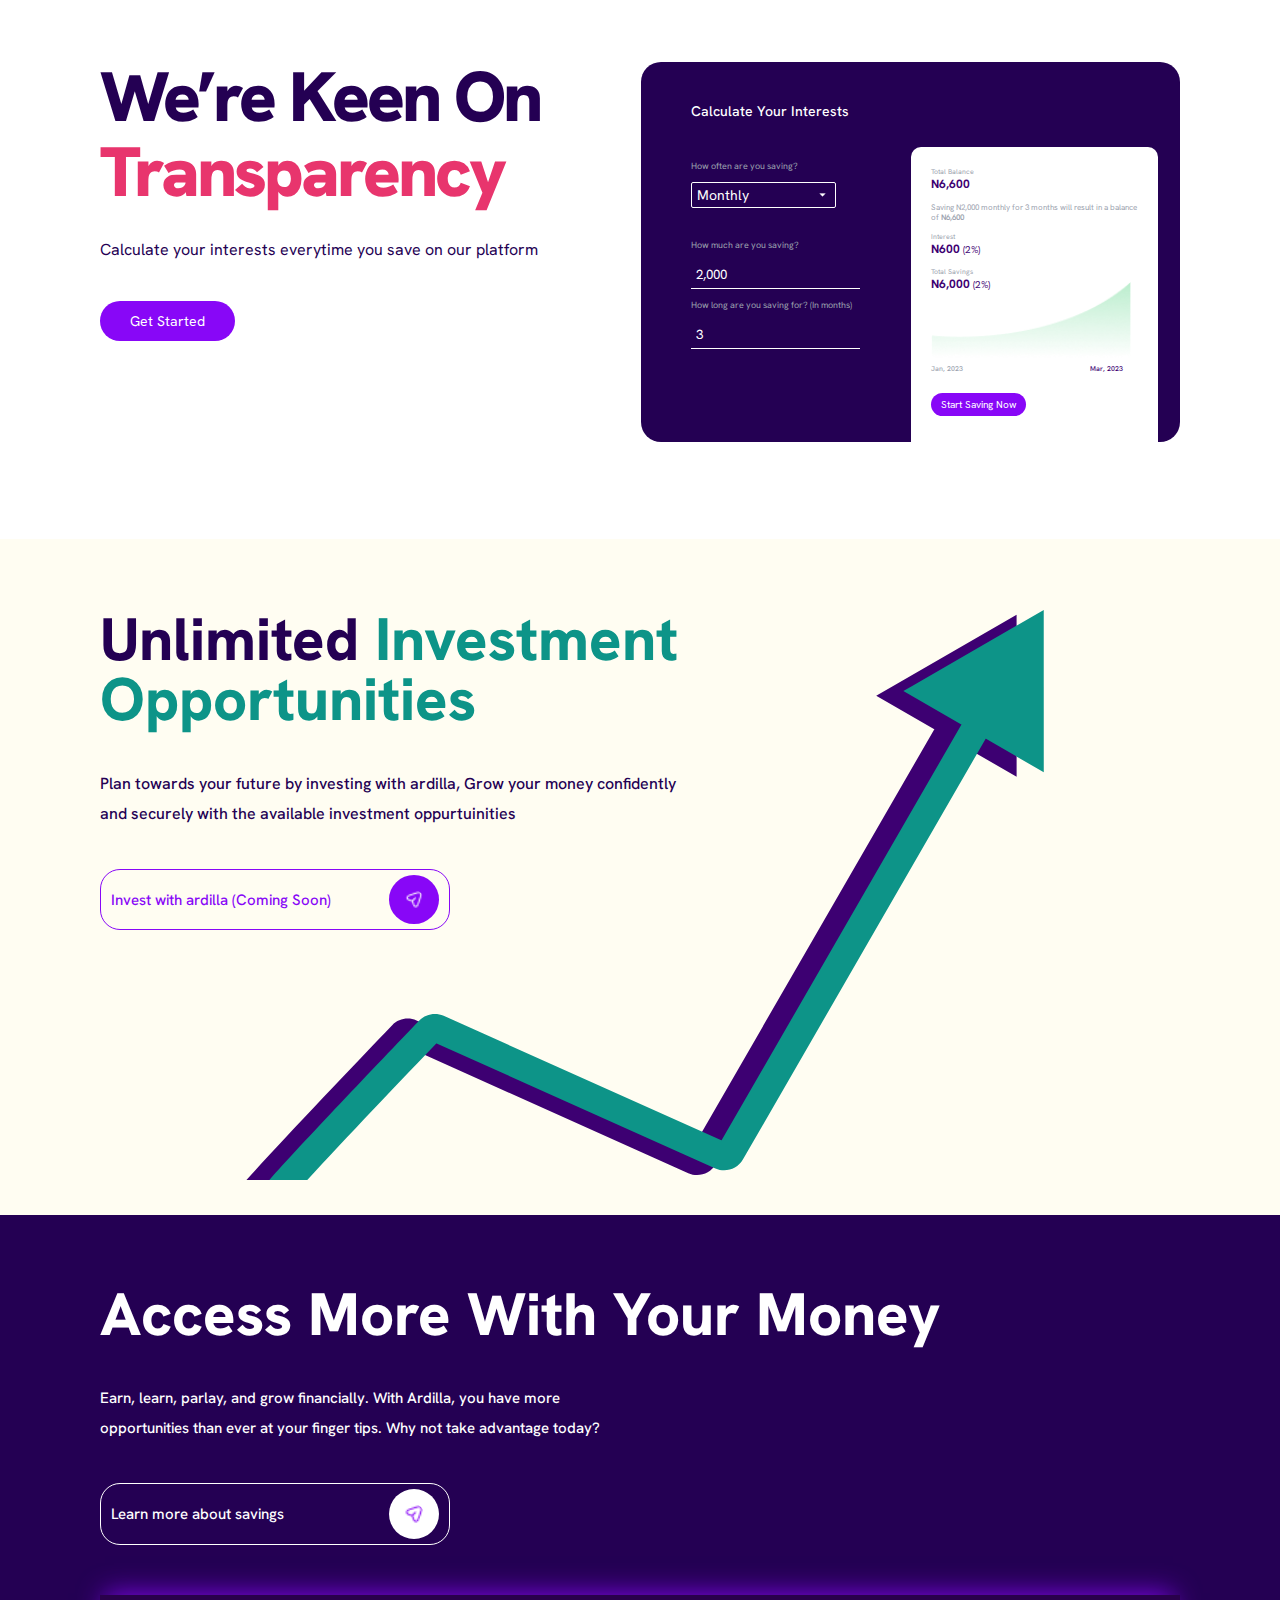
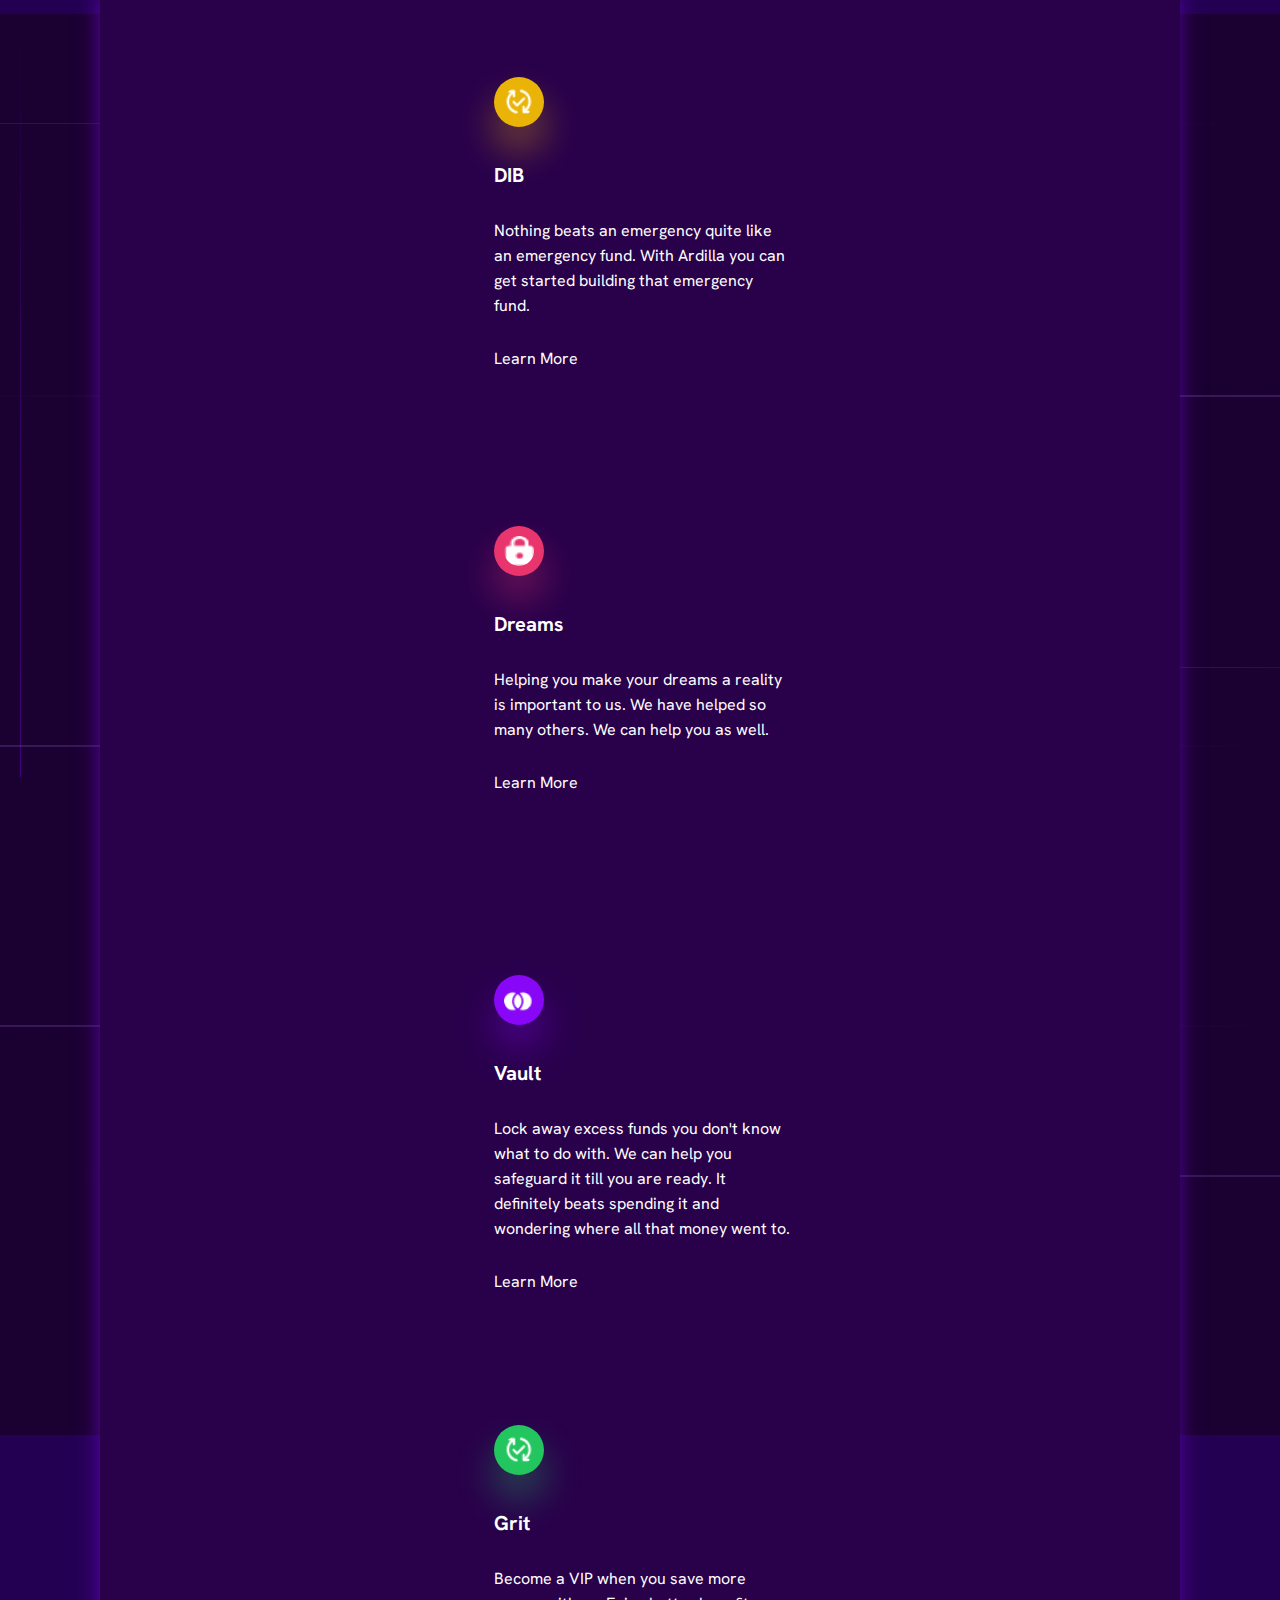
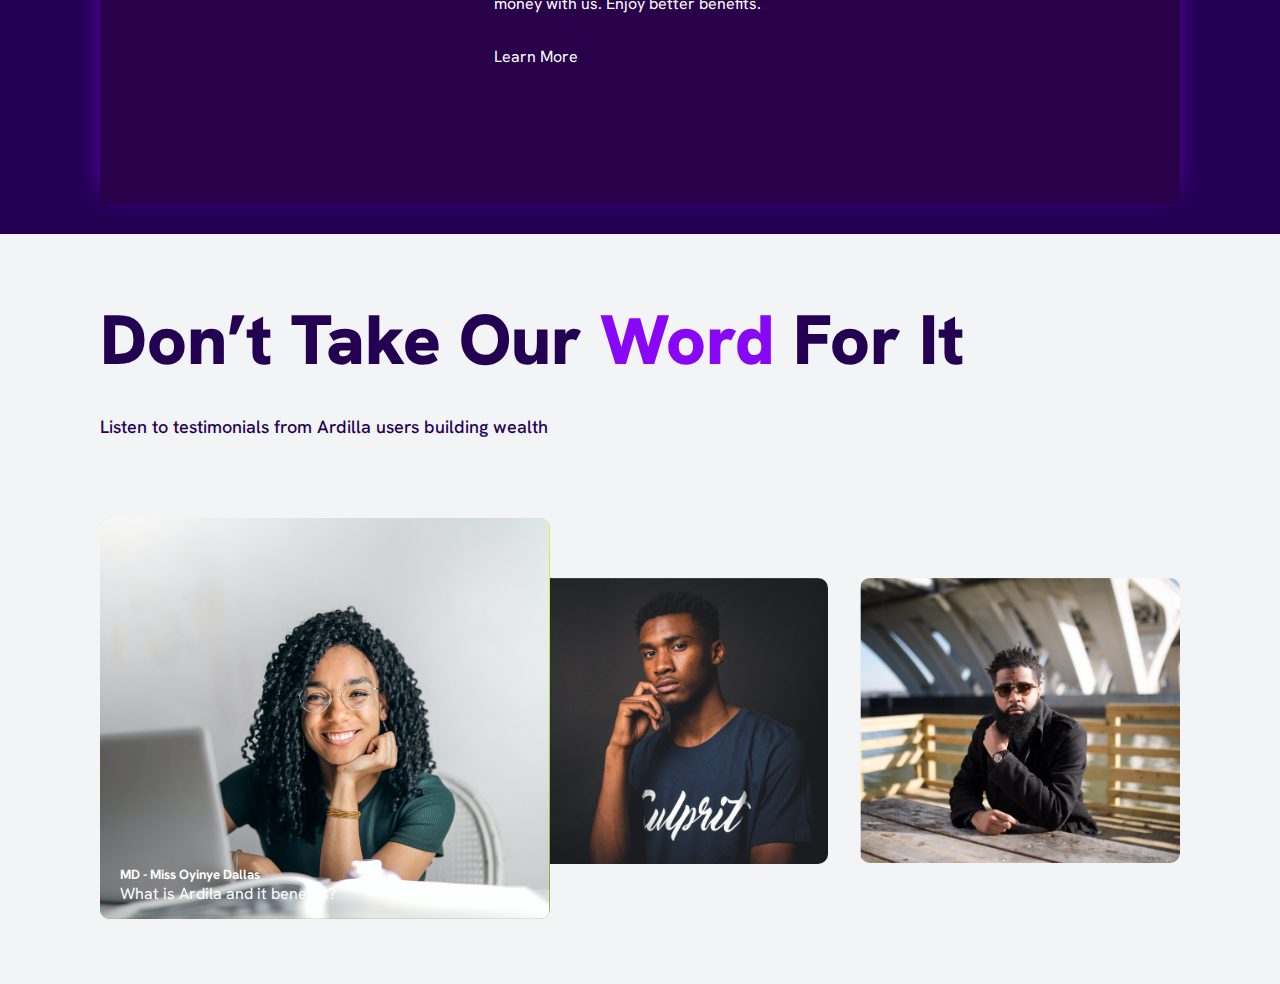
==== commit da71f490: "I upaded this section" ====
--- a/desktop.html
+++ b/desktop.html
@@ -255,17 +255,17 @@
     <p>Listen to testimonials from Ardilla users building wealth</p>
   </div>
 
-  <div class="world-grid">
+  <div class="word-grid">
     <div class="grid1">
       <img src="./Images/pexels-andrea-piacquadio-3769021 1.png" alt="">
+      <div class="grid-text">
       <h5>MD - Miss Oyinye Dallas</h5>
       <span>What is Ardila and it benefits?</span>
     </div>
-
+    </div>
+    <img src="./Images/pexels-spencer-selover-428333 1.png" alt="">
     <img src="./Images/pexels-nappy-936054 1.png" alt="">
-    <img src="./Images/pexels-spencer-selover-428333 1.png" alt="">
-  </div>
-
+  </div>
 </section>
 
     <!-- Script Link -->
--- a/style.css
+++ b/style.css
@@ -704,12 +704,30 @@
   align-items: center;
   justify-content: center;
   grid-template-columns: repeat(auto-fit, minmax(120px, auto));
-  gap: 1rem;
-  padding: 50px;s
+  gap: 2rem;
+  position: relative;
+  margin-top: 80px;
   width: 100%;
 }
 
+  .word-grid .grid1 img{
+  position: relative;
+  width: 450px;
+  gap: 2rem;
+  margin-right: 20px;
+  align-items: center;
+  background-image: -webkit-linear-gradient(90deg, #608F08 5%, #CBF705 100%);
+}
+
+.word-grid .grid1 .grid-text {
+  position: absolute;
+  bottom: 20px;
+  left: 20px;
+  color: #fff;
+}
+
 .word-grid img {
-  width: 410px;
-  background-color: red;
+  width: 320px;
+  border-radius: 10px;
+  align-items: center;
 }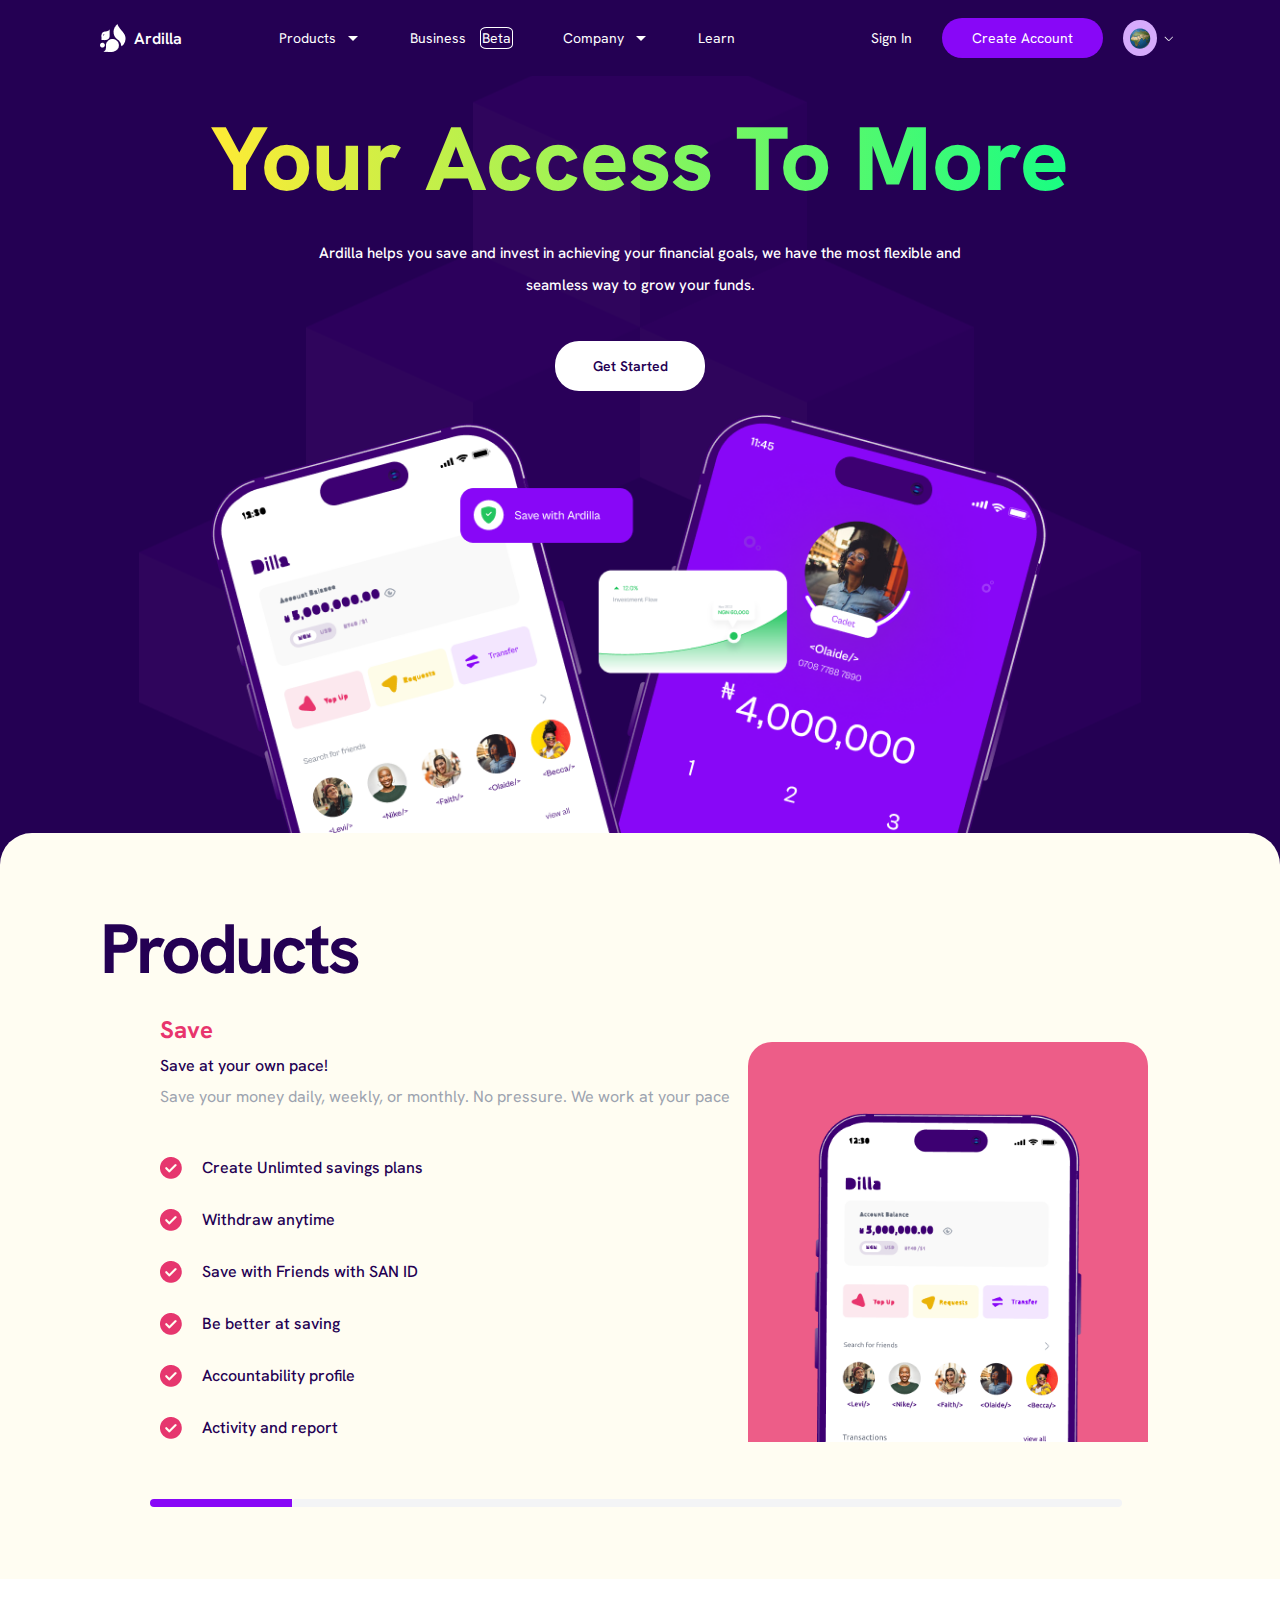
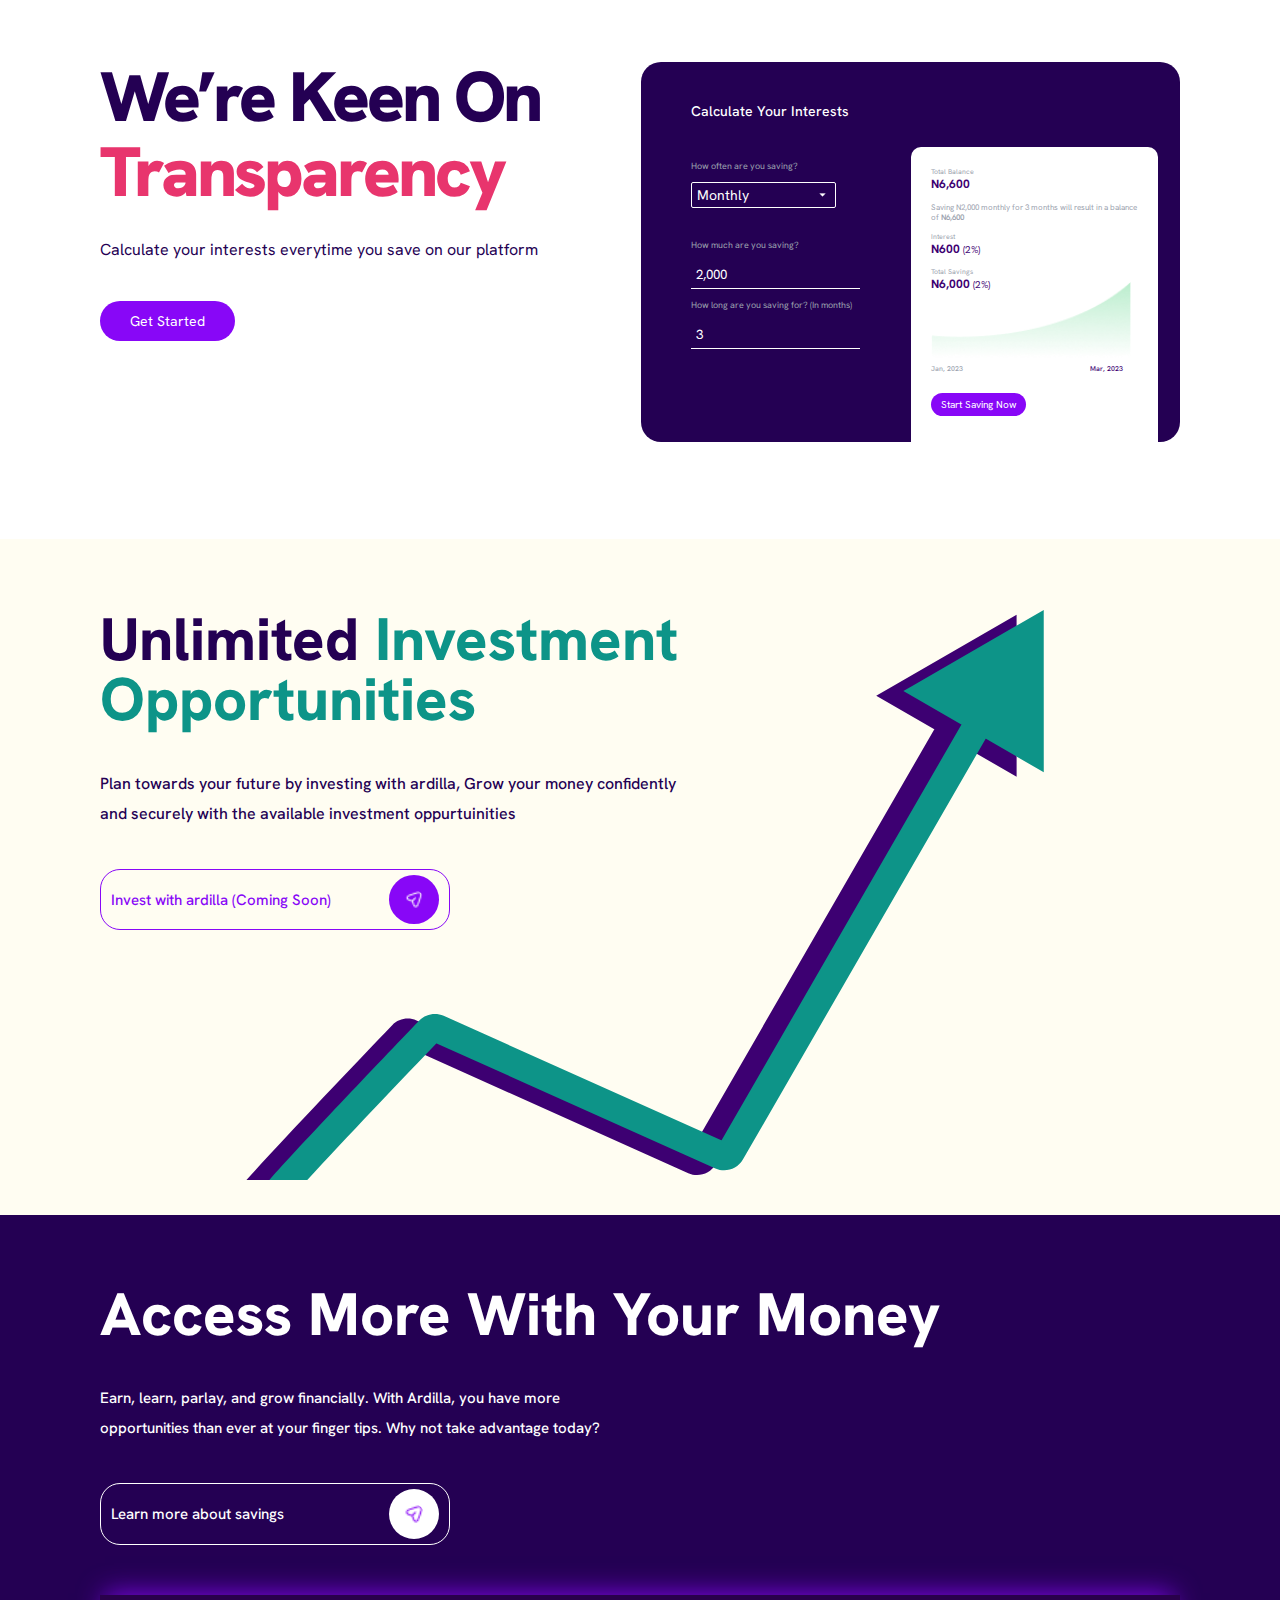
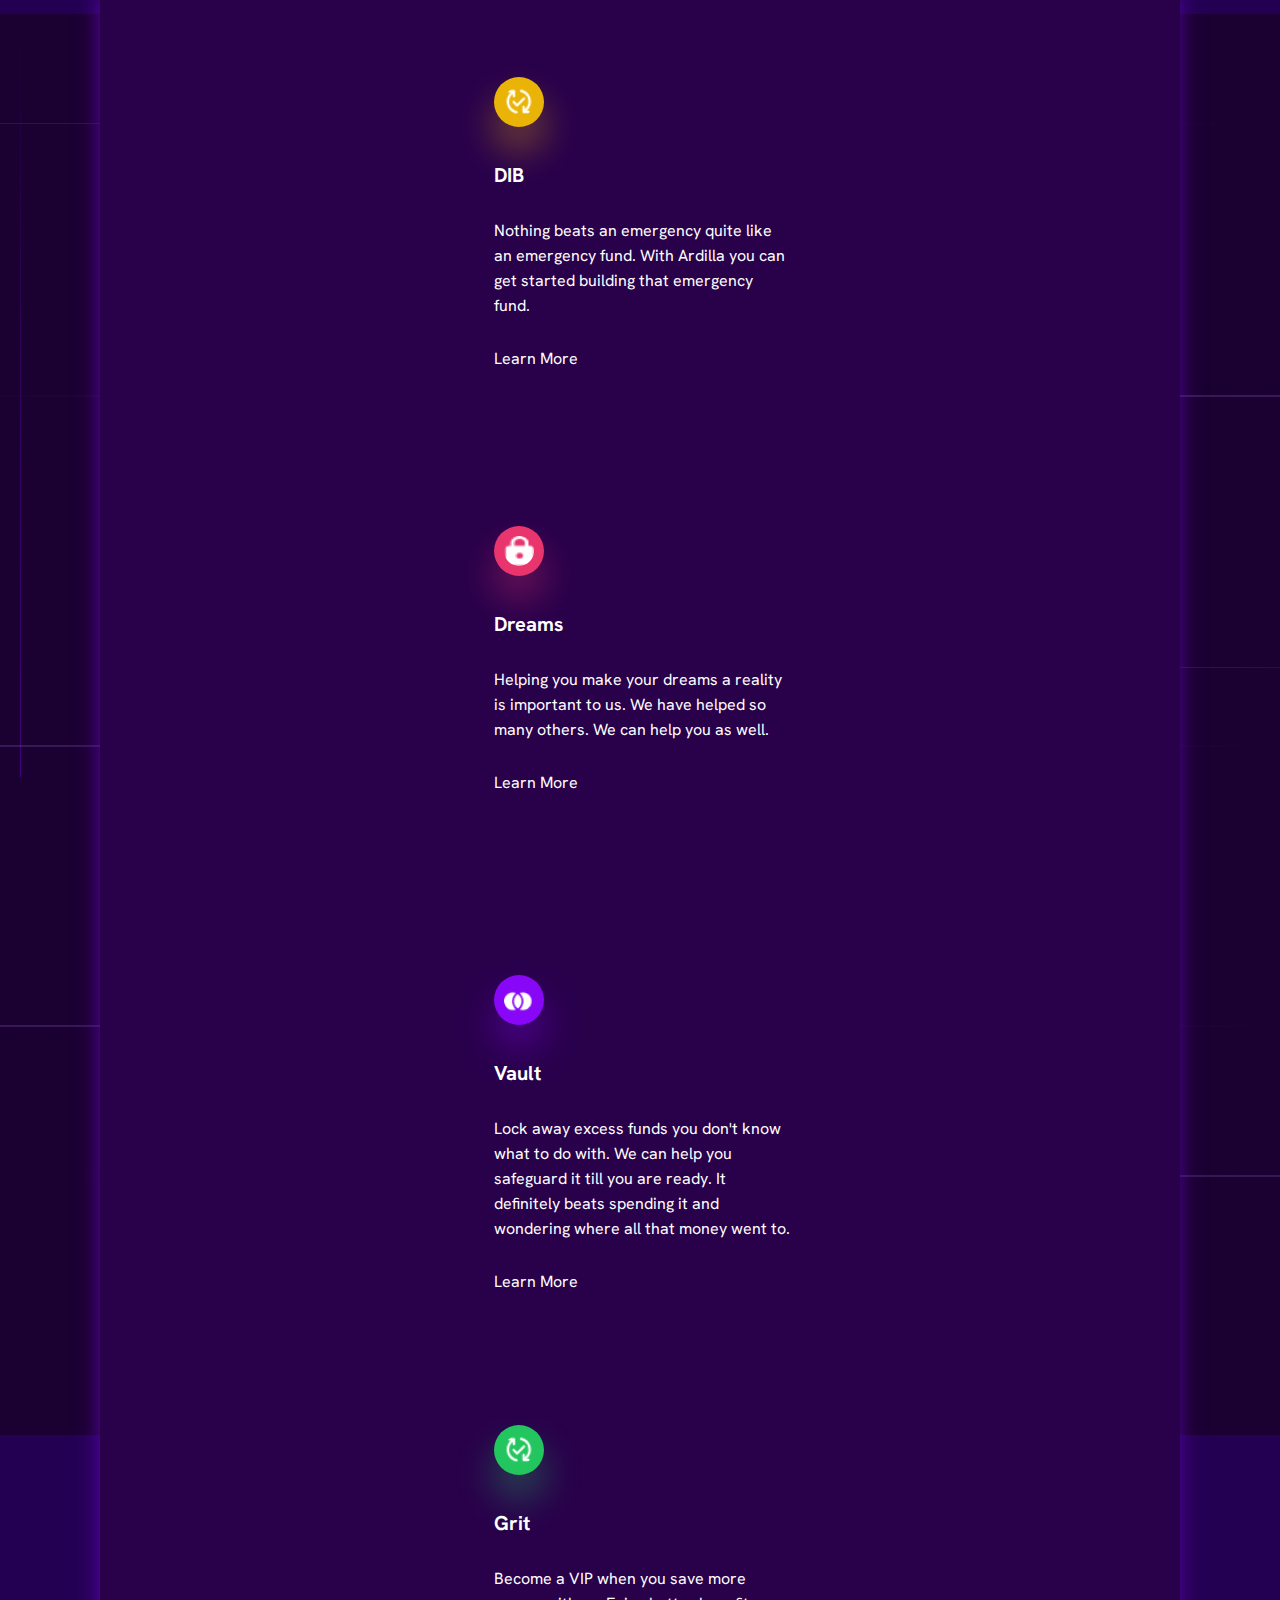
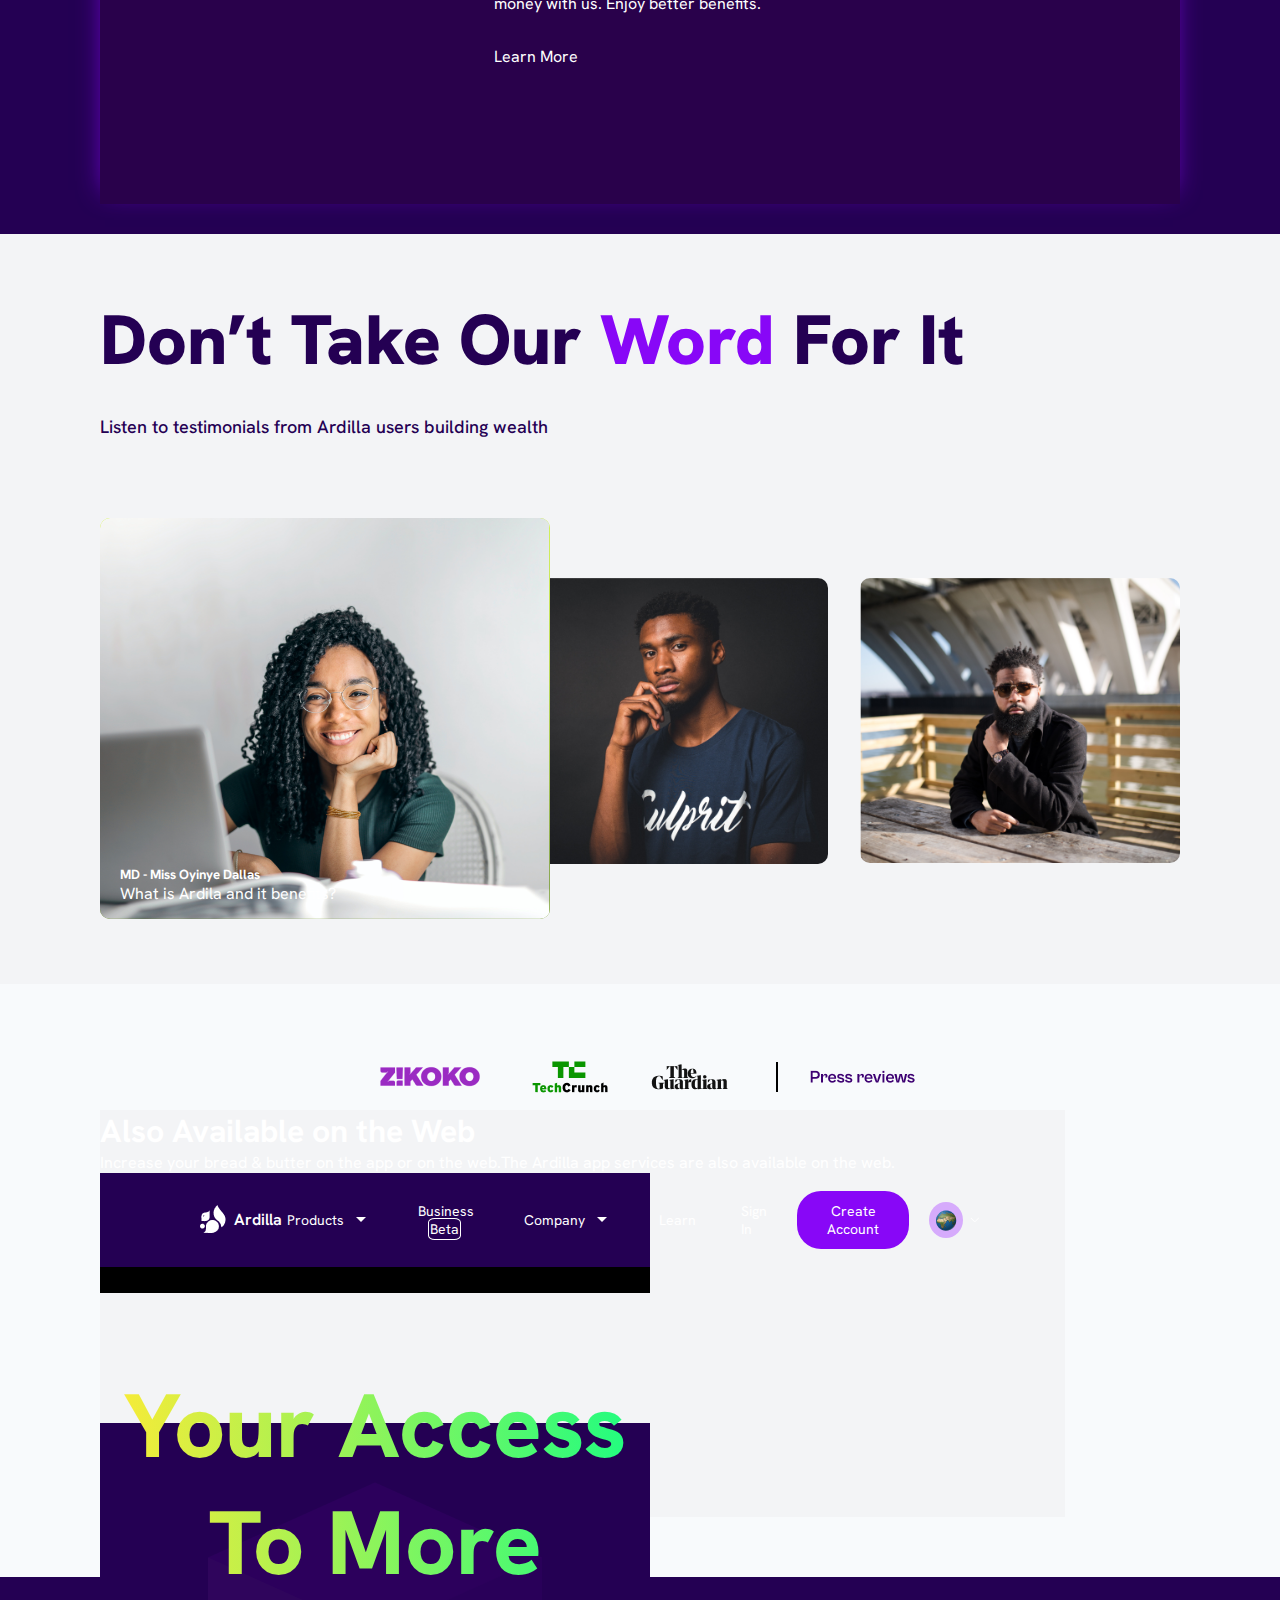
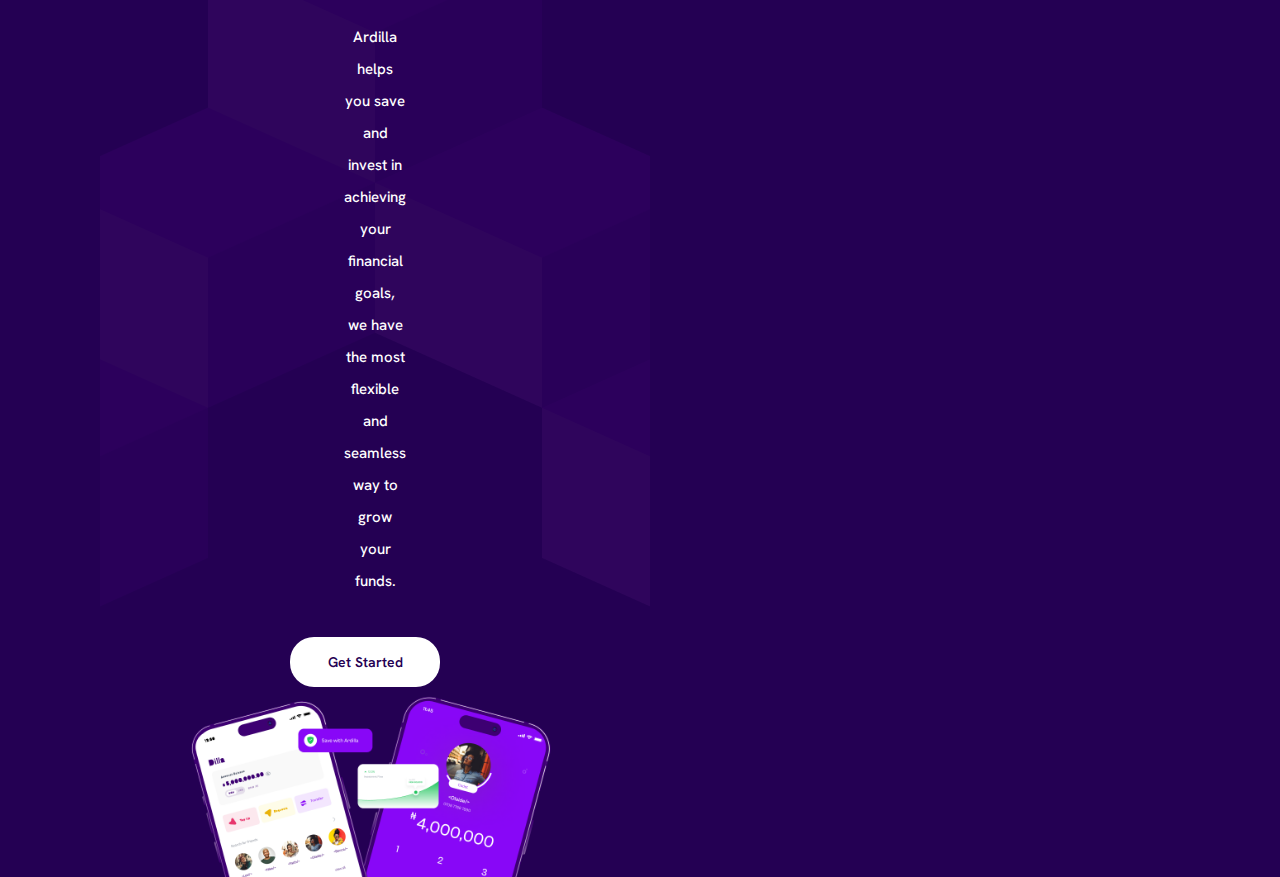
==== commit b8f22ba1: "I added web section" ====
--- a/desktop.html
+++ b/desktop.html
@@ -268,6 +268,68 @@
   </div>
 </section>
 
+<!-- ============ -->
+<!-- WEB SECTION -->
+
+<section class="web-container">
+  <div class="logos">
+    <img src="./Images/image-removebg-preview 1.png" alt="">
+    <img src="./Images/TechCrunch logo.png" alt="">
+    <img src="./Images/The logo.png" alt="">
+    <div class="logo-line"></div>
+    <img src="./Images/Press reviews.png" alt="">
+  </div>
+
+  <div class="website">
+    <div class="web">
+    <h1>Also Available on the Web</h1>
+    <p>Increase your bread & butter on the app or on the web.The Ardilla app services are also available on the web.</p>
+  </div>
+  <!-- header -->
+  <div class="website-head">
+  <header>
+    <a href="#" class="logo"
+      ><img src="./Images/Logo.png" alt="Ardilla-logo" />Ardilla</a
+    >
+    <ul class="navbar">
+      <li>
+        <a href="#products">Products</a
+        ><img src="./Images/dropdown.png" alt="dropdown" />
+      </li>
+      <li>
+        <a href="#business">Business <span>Beta</span></a>
+      </li>
+      <li>
+        <a href="#company">Company</a
+        ><img src="./Images/dropdown.png" alt="dropdown" />
+      </li>
+      <li><a href="#learn">Learn</a></li>
+    </ul>
+
+    <div class="header-right">
+      <a href="#">Sign In</a>
+      <a href="#" class="btn">Create Account</a>
+      <img src="./Images/world.png" alt="world" />
+      <span><img src="./Images/down-icon.png" alt="" /></span>
+    </div>
+  </header>
+
+  <section class="hero-section">
+    <h1 class="hero-text">Your Access To More</h1>
+    <p>
+      Ardilla helps you save and invest in achieving your financial goals, we
+      have the most flexible and seamless way to grow your funds.
+    </p>
+
+    <a href="#" class="btn">Get Started</a>
+    <img src="./Images/phone.png" alt="">
+  </section>
+  </div>
+</div>
+
+</section>
+
+
     <!-- Script Link -->
     <script src="index.js"></script>
   </body>
--- a/style.css
+++ b/style.css
@@ -730,4 +730,44 @@
   width: 320px;
   border-radius: 10px;
   align-items: center;
+}
+
+
+/* ============== */
+/* Web Section */
+
+.web-container {
+  width: 100%;
+  background: #F8FAFC;
+  padding: 60px 100px;
+  align-items: center;
+}
+
+.logos {
+  display: flex;
+  gap: 2rem;
+  align-items: center;
+  justify-content: center;
+}
+
+.logo-line {
+  border-right: 2px solid black;
+  height: 30px;
+  width: 10px;
+}
+
+.website {
+  background: #F3F4F6;
+  width: 965px;
+  height: 407px;
+}
+
+.website-head {
+  width: 550px;
+  height: 120px;
+  background-color: black;
+}
+
+.website header {
+  position: inherit;
 }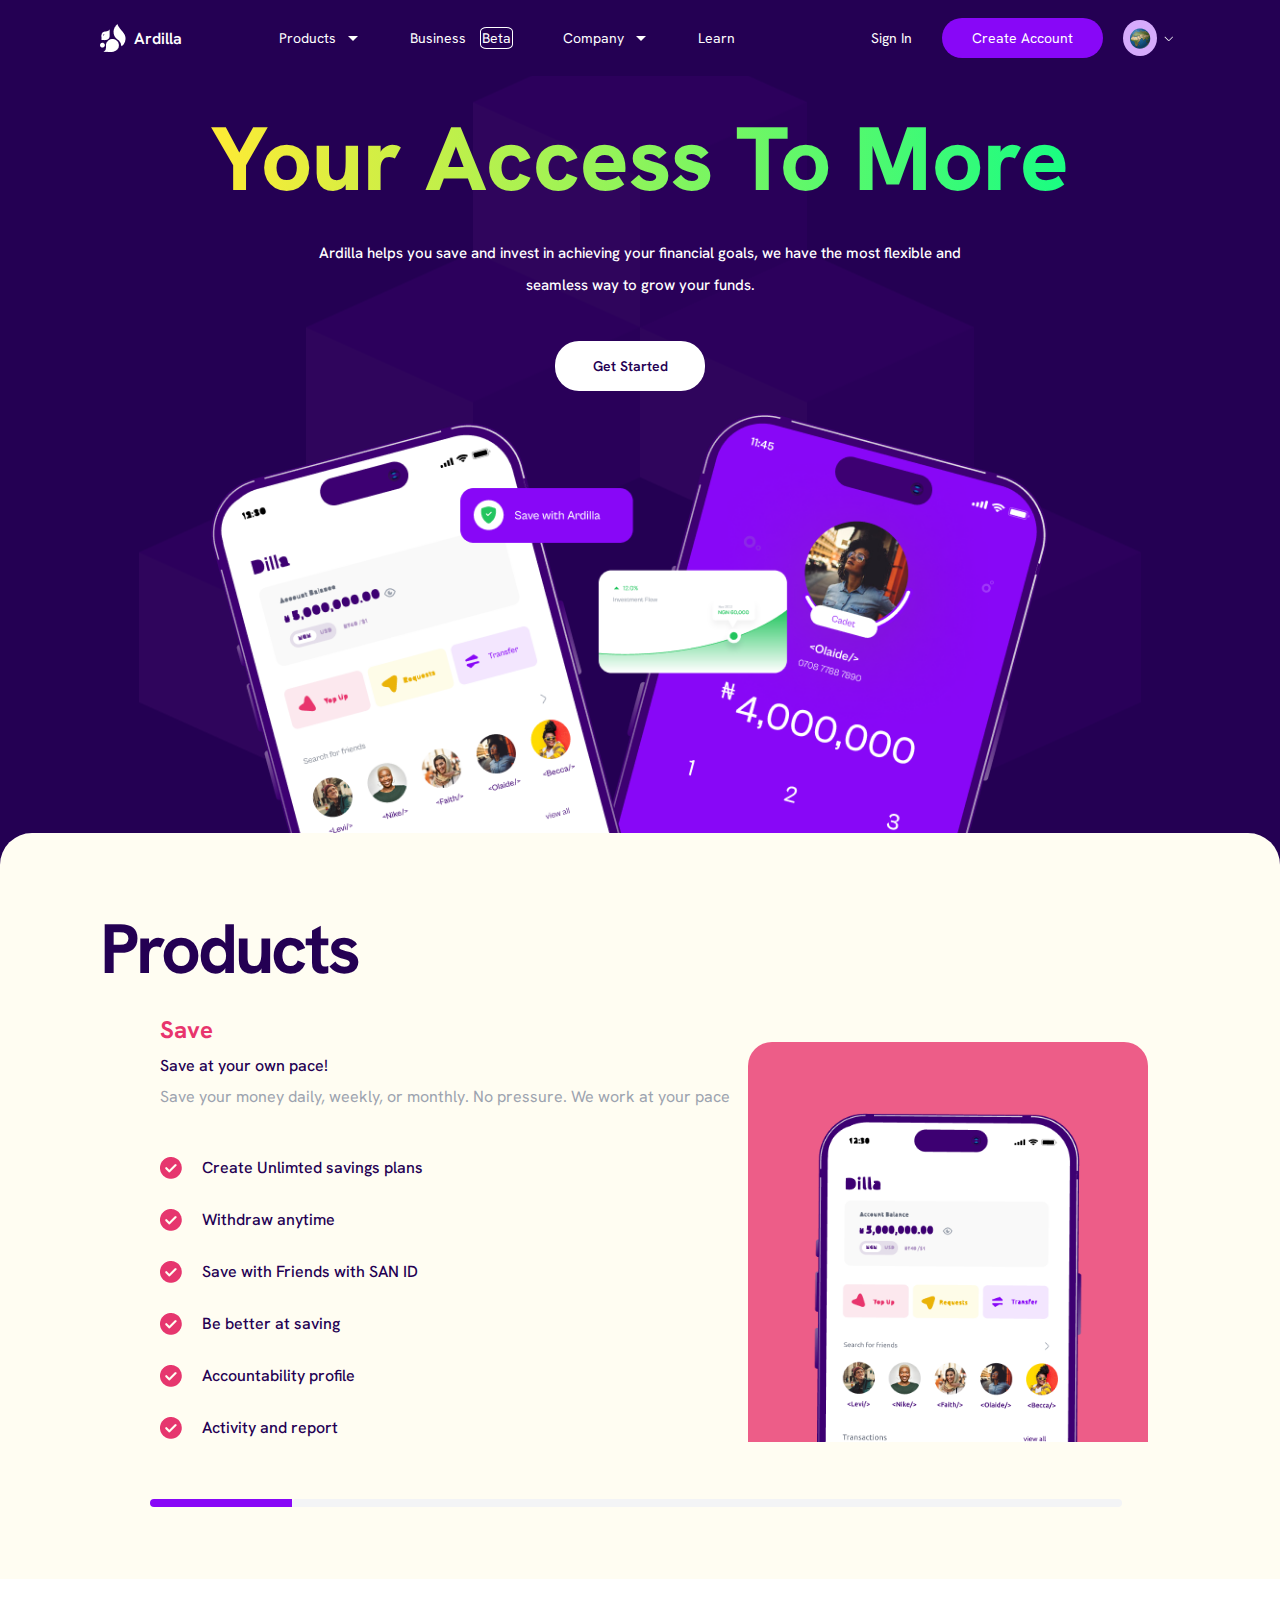
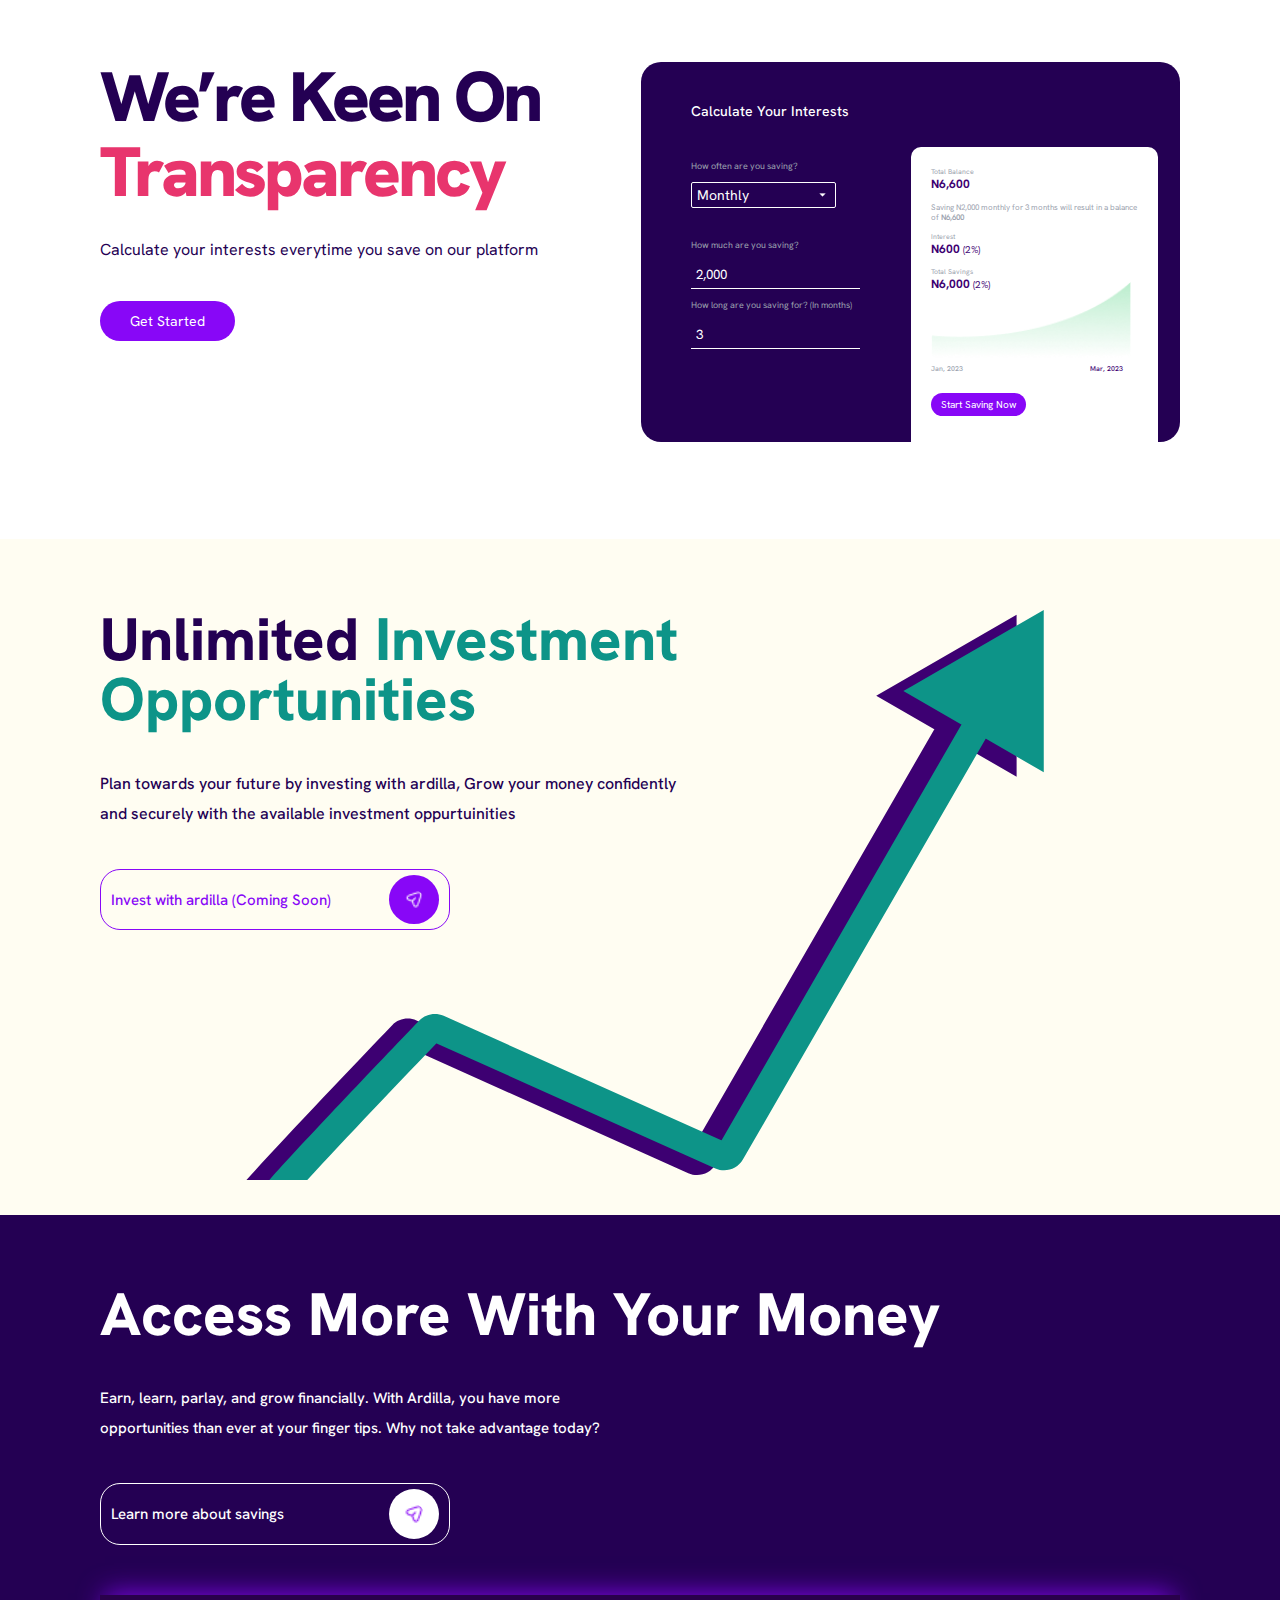
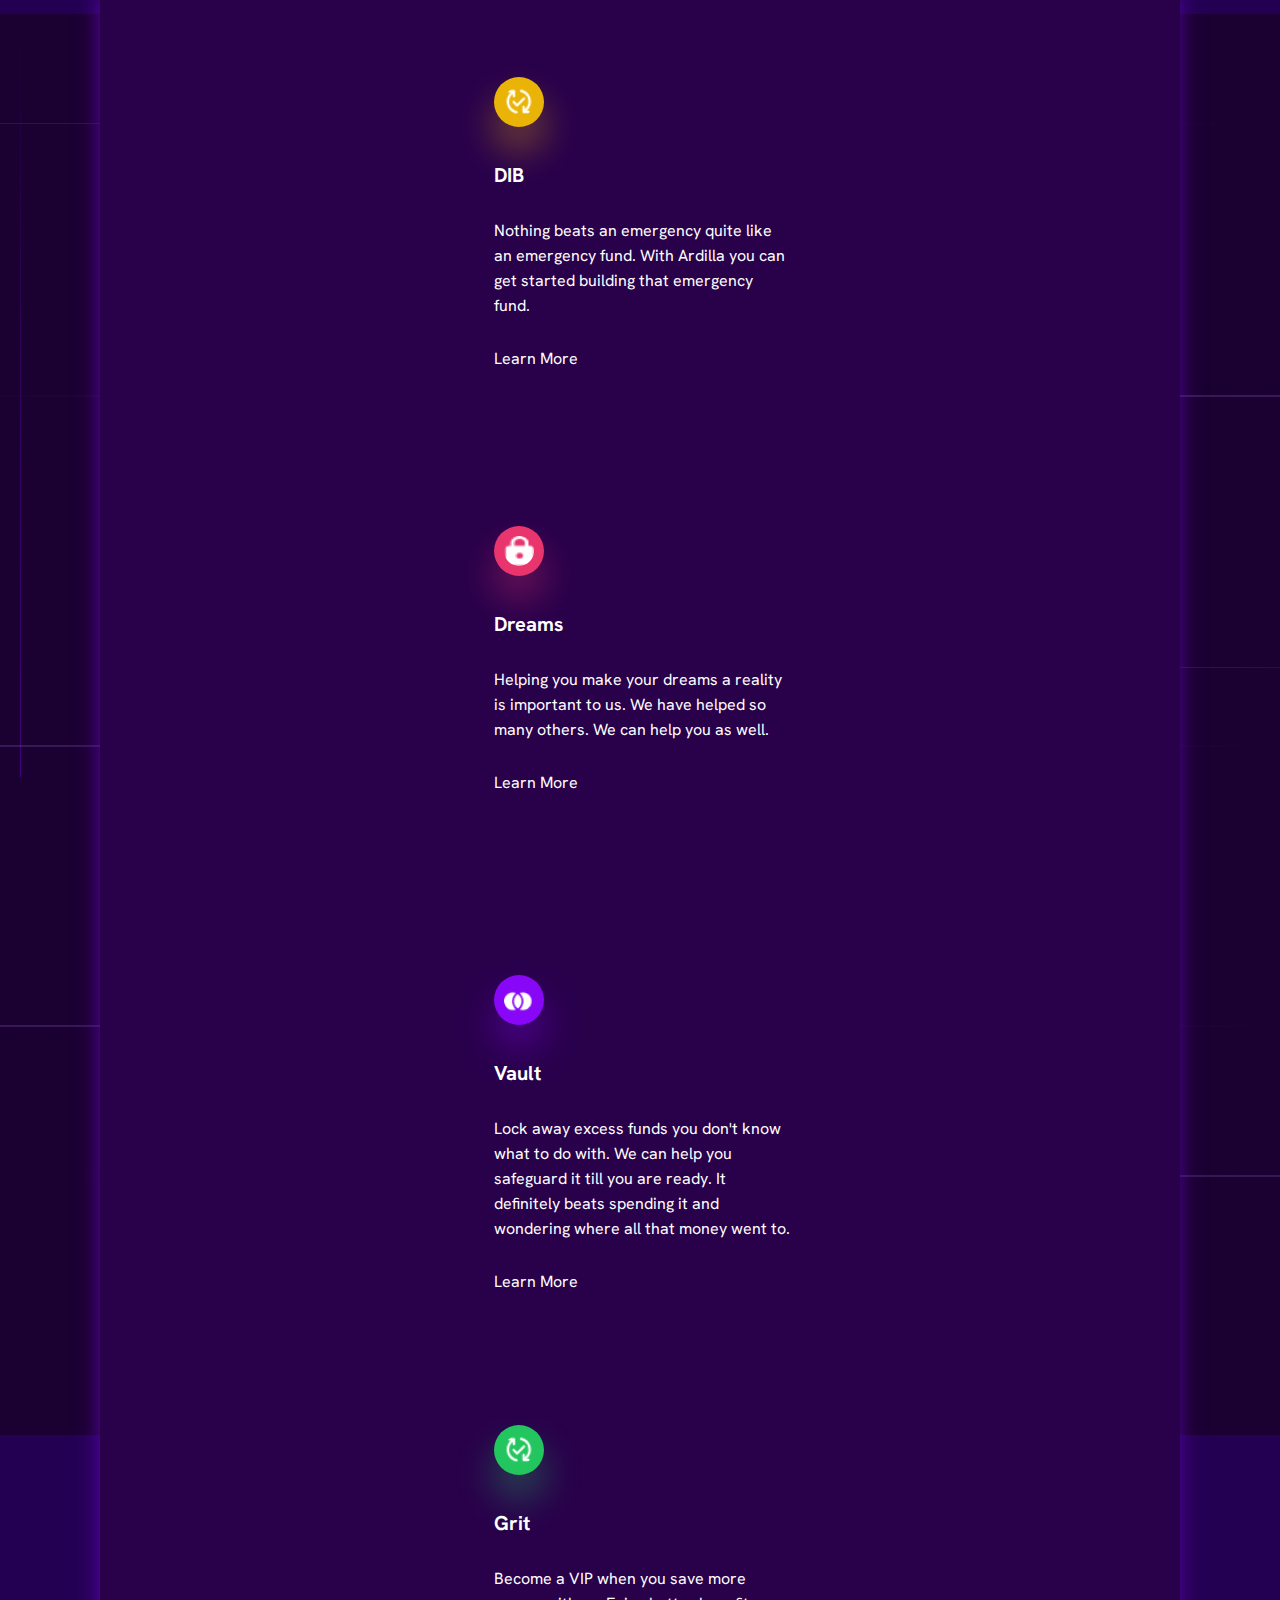
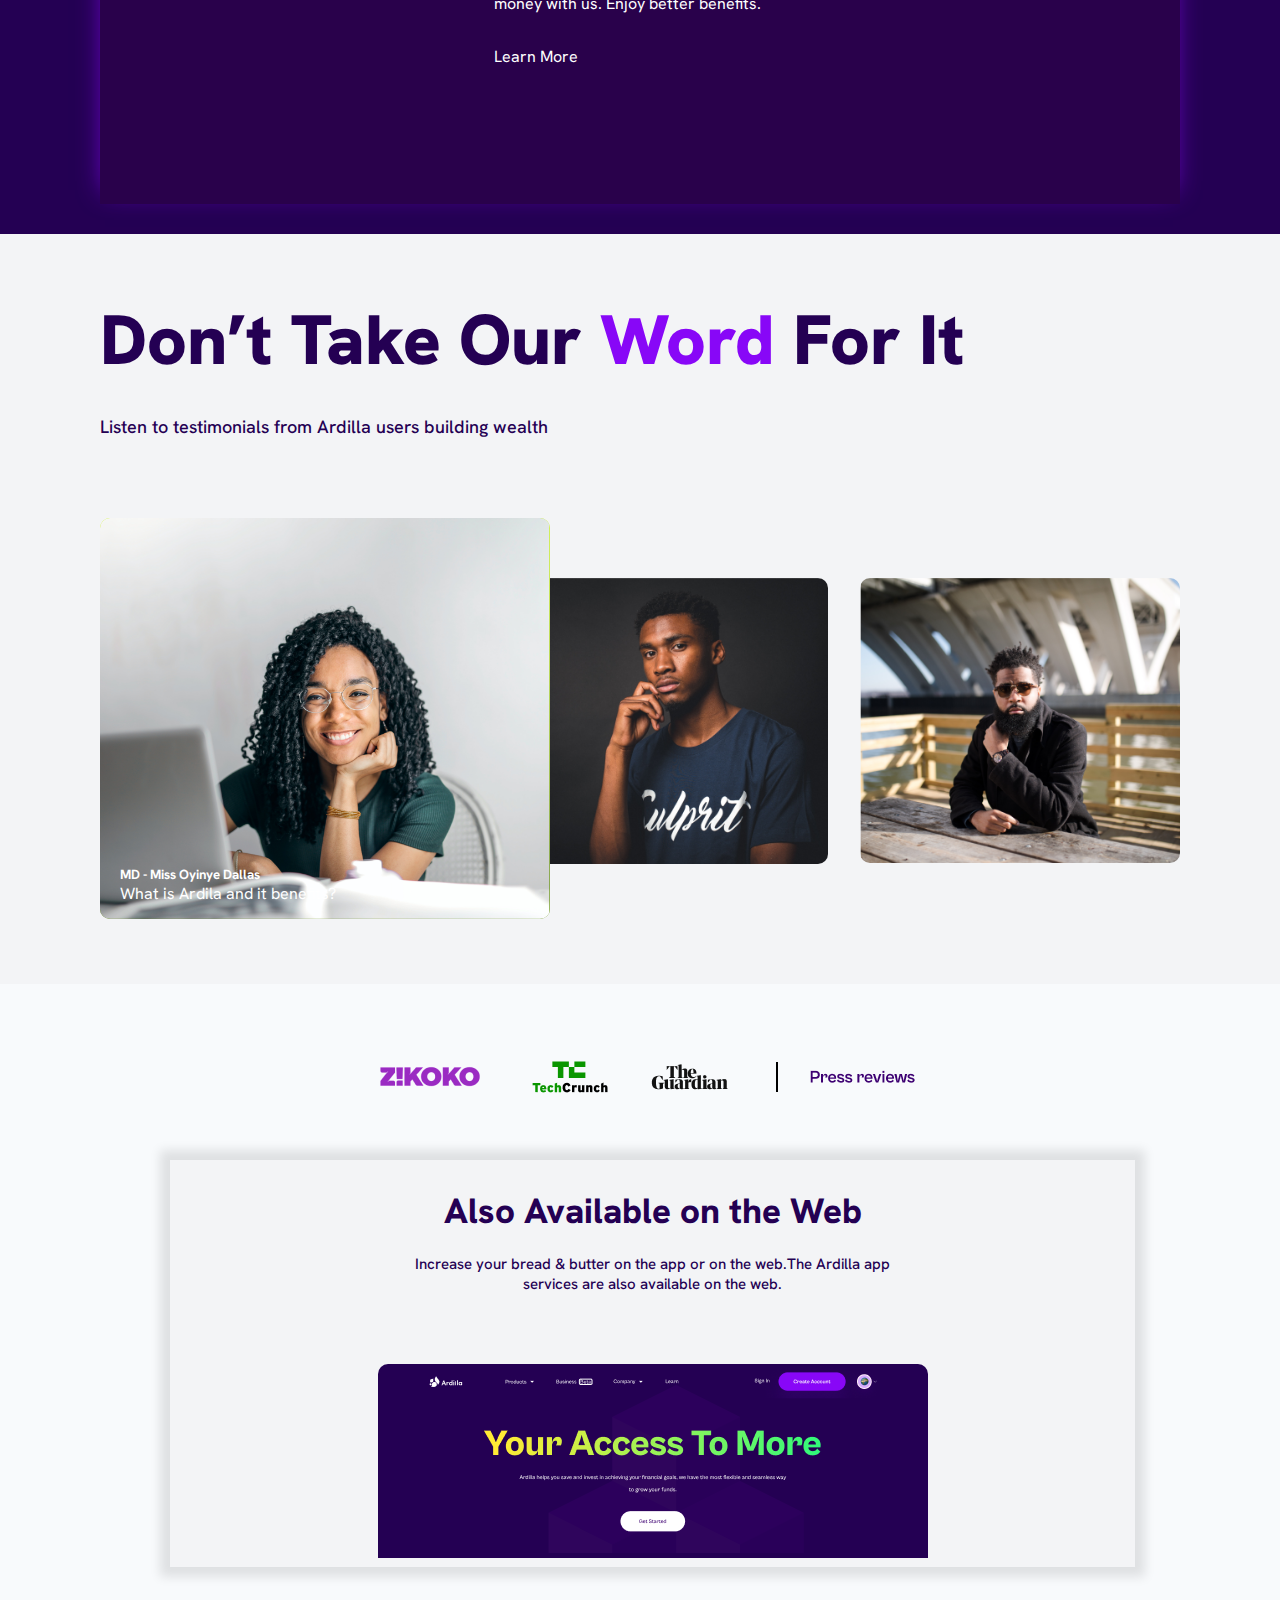
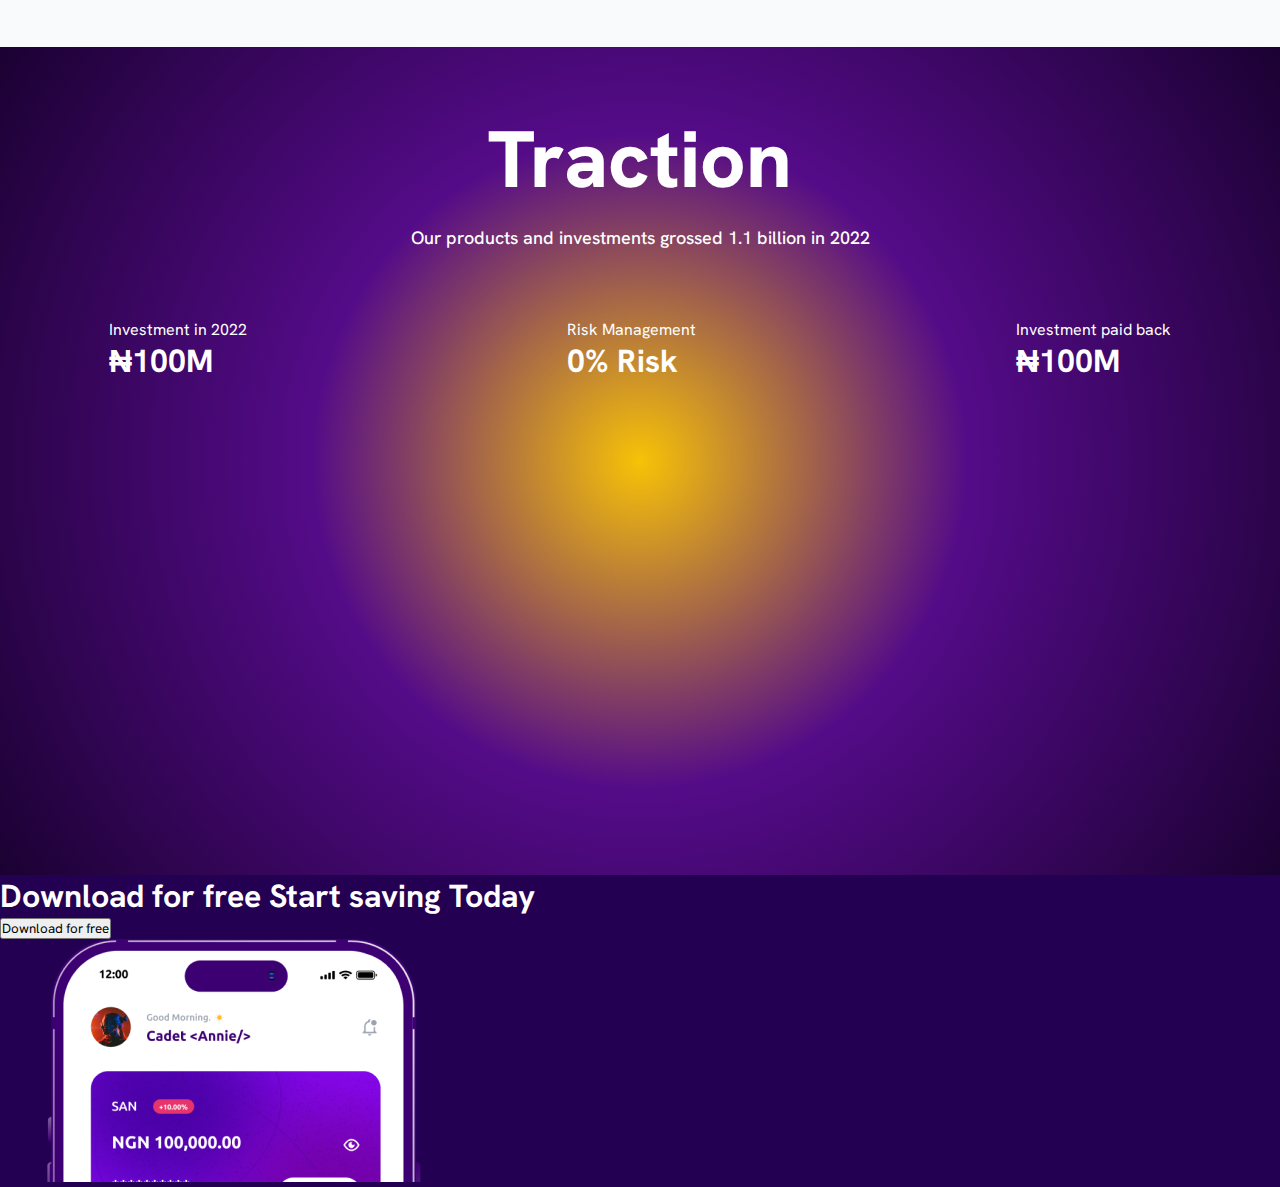
==== commit 9979ee98: "I added transition section and download section" ====
--- a/desktop.html
+++ b/desktop.html
@@ -287,48 +287,49 @@
   </div>
   <!-- header -->
   <div class="website-head">
-  <header>
-    <a href="#" class="logo"
-      ><img src="./Images/Logo.png" alt="Ardilla-logo" />Ardilla</a
-    >
-    <ul class="navbar">
-      <li>
-        <a href="#products">Products</a
-        ><img src="./Images/dropdown.png" alt="dropdown" />
-      </li>
-      <li>
-        <a href="#business">Business <span>Beta</span></a>
-      </li>
-      <li>
-        <a href="#company">Company</a
-        ><img src="./Images/dropdown.png" alt="dropdown" />
-      </li>
-      <li><a href="#learn">Learn</a></li>
-    </ul>
-
-    <div class="header-right">
-      <a href="#">Sign In</a>
-      <a href="#" class="btn">Create Account</a>
-      <img src="./Images/world.png" alt="world" />
-      <span><img src="./Images/down-icon.png" alt="" /></span>
-    </div>
-  </header>
-
-  <section class="hero-section">
-    <h1 class="hero-text">Your Access To More</h1>
-    <p>
-      Ardilla helps you save and invest in achieving your financial goals, we
-      have the most flexible and seamless way to grow your funds.
-    </p>
-
-    <a href="#" class="btn">Get Started</a>
-    <img src="./Images/phone.png" alt="">
-  </section>
-  </div>
+  <img src="./Images/Frame.png" alt="">
+  </div>
+</section>
+
+<!-- ==================== -->
+<!-- Transition -->
+
+<section class="transition-section">
+<div class="trans-head">
+  <h1>Traction</h1>
+  <p>Our products and investments grossed 1.1 billion in 2022</p>
 </div>
 
-</section>
-
+<div class="values">
+  <div class="value-box">
+    <p>Investment in <span>2022</span></p>
+    <h1>₦100M</h1>
+  </div>
+
+  <div class="value-box">
+    <p>Risk <span>Management</span></p>
+    <h1>0% Risk</h1>
+  </div>
+
+  <div class="value-box">
+    <p>Investment paid <span>back</span></p>
+    <h1>₦100M</h1>
+  </div>
+</div>
+</section>
+
+
+<!-- Download Section -->
+<section class="download">
+  <div class="down-left">
+    <h1>Download for free Start saving Today</h1>
+    <button class="down-btn">Download for free</button>
+  </div>
+
+  <div class="down-left">
+    <img src="Images/image 53.png" alt="">
+  </div>
+</section>
 
     <!-- Script Link -->
     <script src="index.js"></script>
--- a/style.css
+++ b/style.css
@@ -748,6 +748,7 @@
   gap: 2rem;
   align-items: center;
   justify-content: center;
+  padding-bottom: 30px;
 }
 
 .logo-line {
@@ -760,14 +761,76 @@
   background: #F3F4F6;
   width: 965px;
   height: 407px;
-}
-
+  display: flex;
+  flex-direction: column;
+  align-items: center;
+  padding: 30px;
+  justify-content: center;
+  box-shadow: 0 0 10px 10px rgba(0, 0, 0, 0.1);
+  margin: 20px 70px;
+}
+
+.web{
+  text-align: center;
+  color: #240053;
+  padding: 50px 80px;
+}
+
+.web h1 {
+  font-size: 35px;
+  font-weight: 800;
+  /* padding-top: 30px; */
+}
+
+.web p {
+  font-size: 15px;
+  font-weight: 500;
+  padding: 20px 130px;
+}
 .website-head {
-  width: 550px;
-  height: 120px;
-  background-color: black;
-}
-
-.website header {
-  position: inherit;
+margin: 0px 30px  30px;
+width: 550px;
+height: 520px;
+  justify-content: center;
+  align-items: end;
+  object-fit: contain;
+  background: #240053;
+  border-radius: 10px 10px 0 0;
+}
+
+
+/* ================ */
+/* Transition  */
+
+.transition-section {
+   width: 100%;
+  background: rgb(247,194,7);
+background: radial-gradient(circle, rgba(247,194,7,1) 0%, rgba(84,11,136,1) 43%, rgba(27,1,50,1) 100%);
+  padding: 60px 100px;
+  height: 828px;
+  align-items: center;
+}
+
+.trans-head {
+  text-align: center;
+}
+
+.trans-head h1 {
+  font-weight: 800;
+  font-size: 80px;
+  padding-bottom: 15px;
+}
+
+.trans-head p {
+  font-size: 18px;
+  font-weight: 500;
+  padding-bottom: 70px;
+}
+
+.values {
+  display: grid;
+  align-items: center;
+  justify-content: center;
+  grid-template-columns: repeat(auto-fit, minmax(120px, auto));
+  gap: 20rem;
 }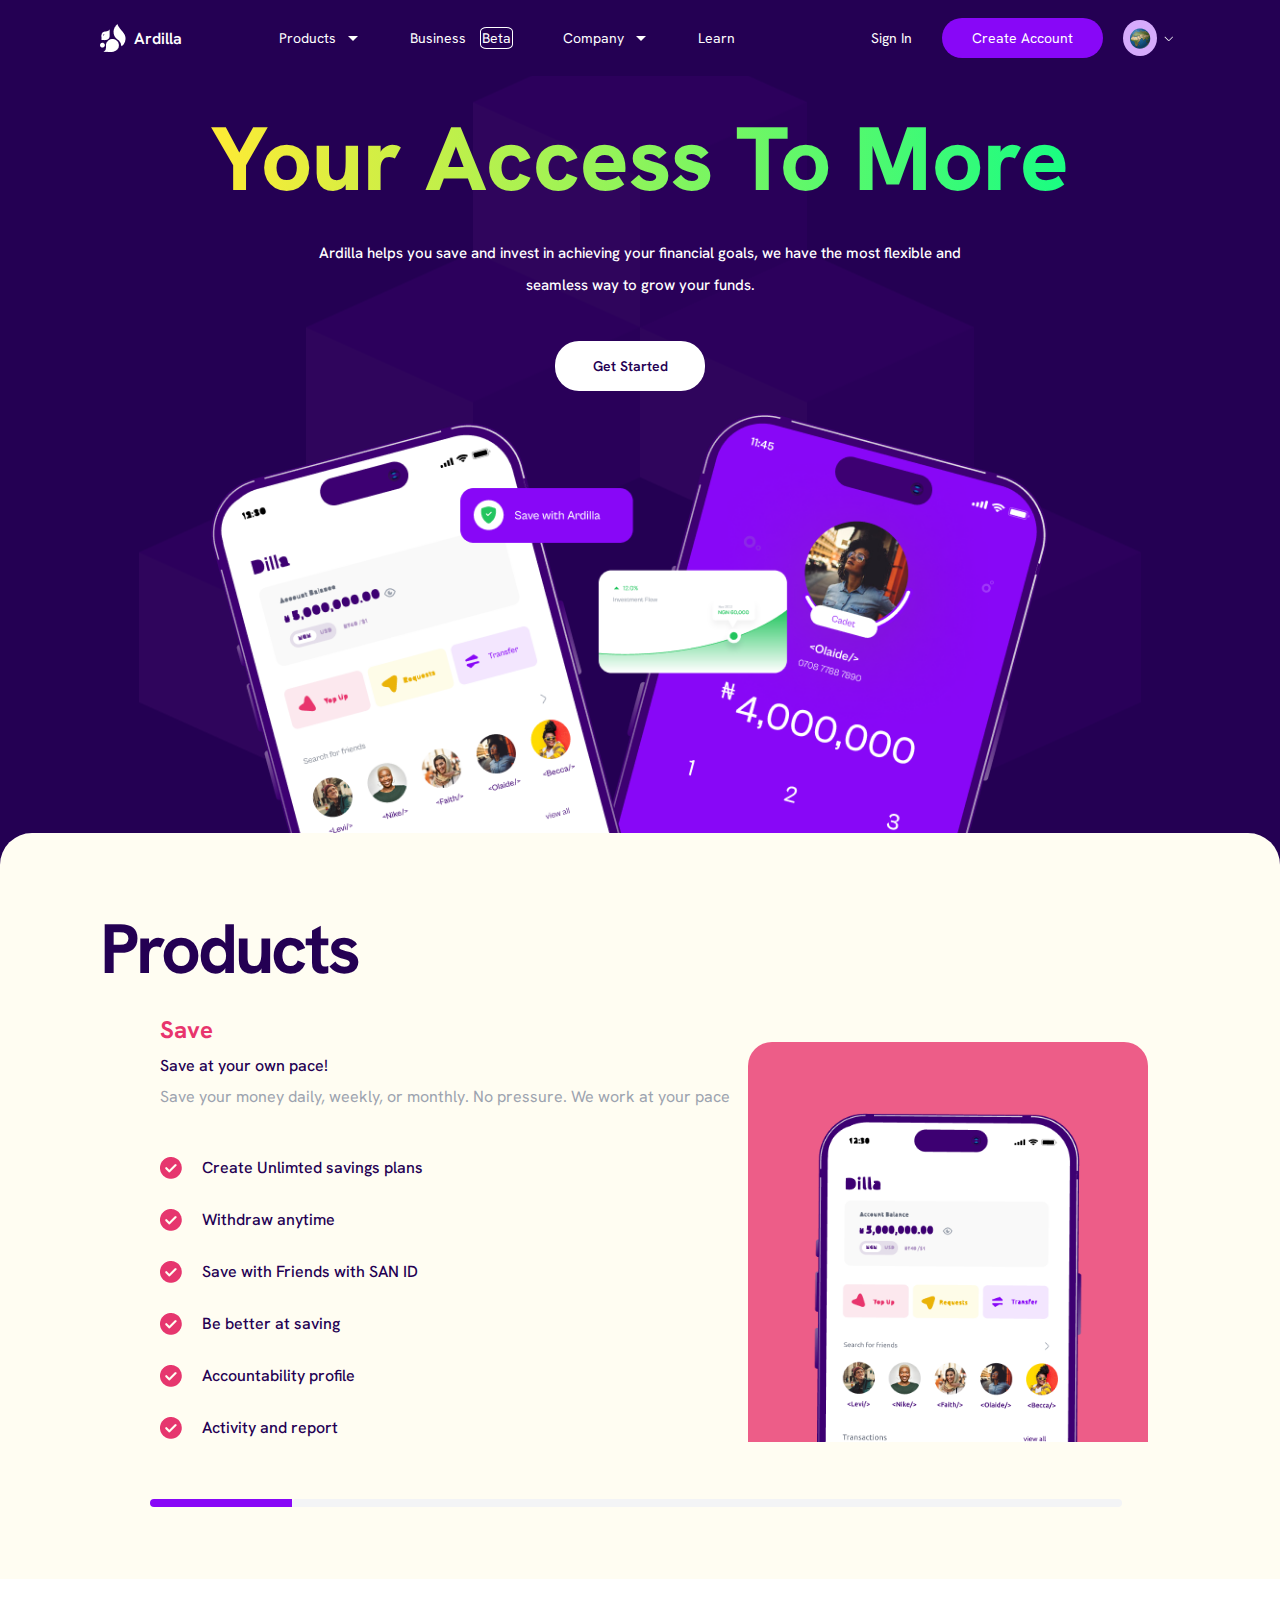
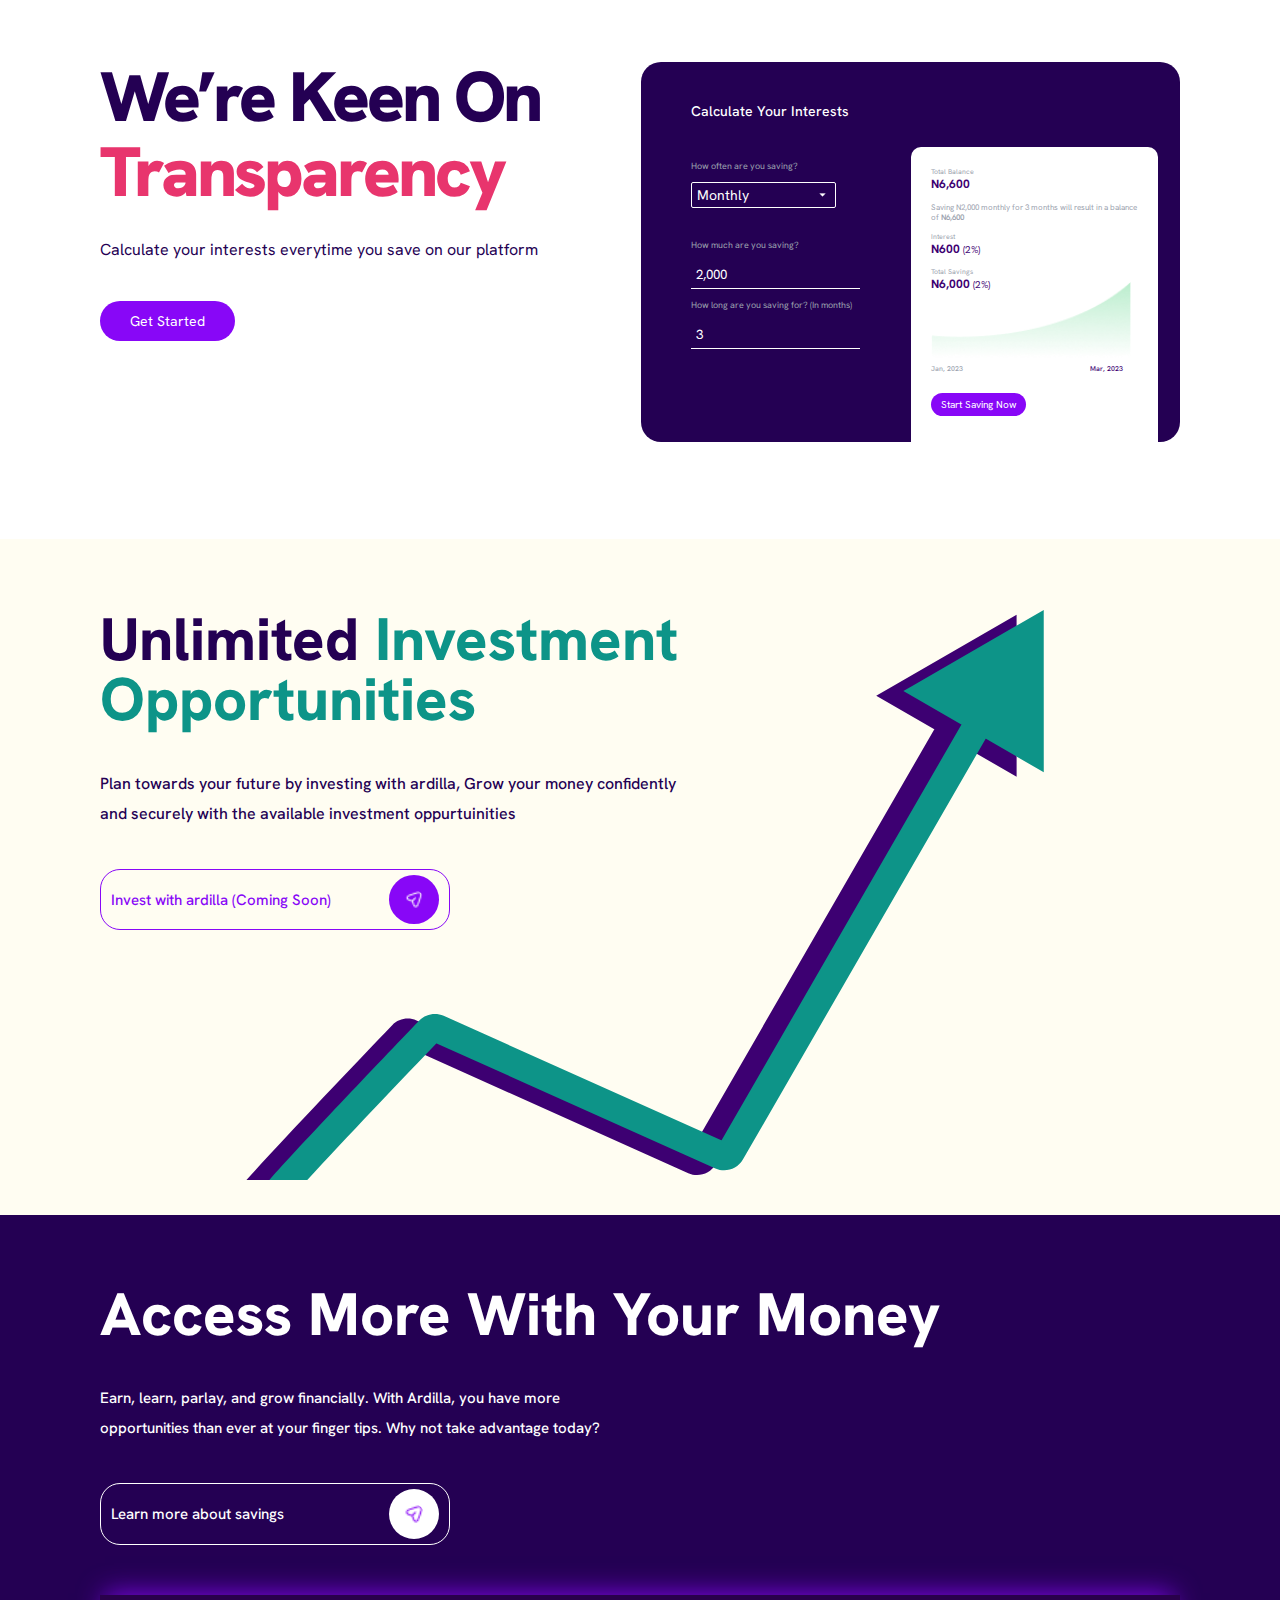
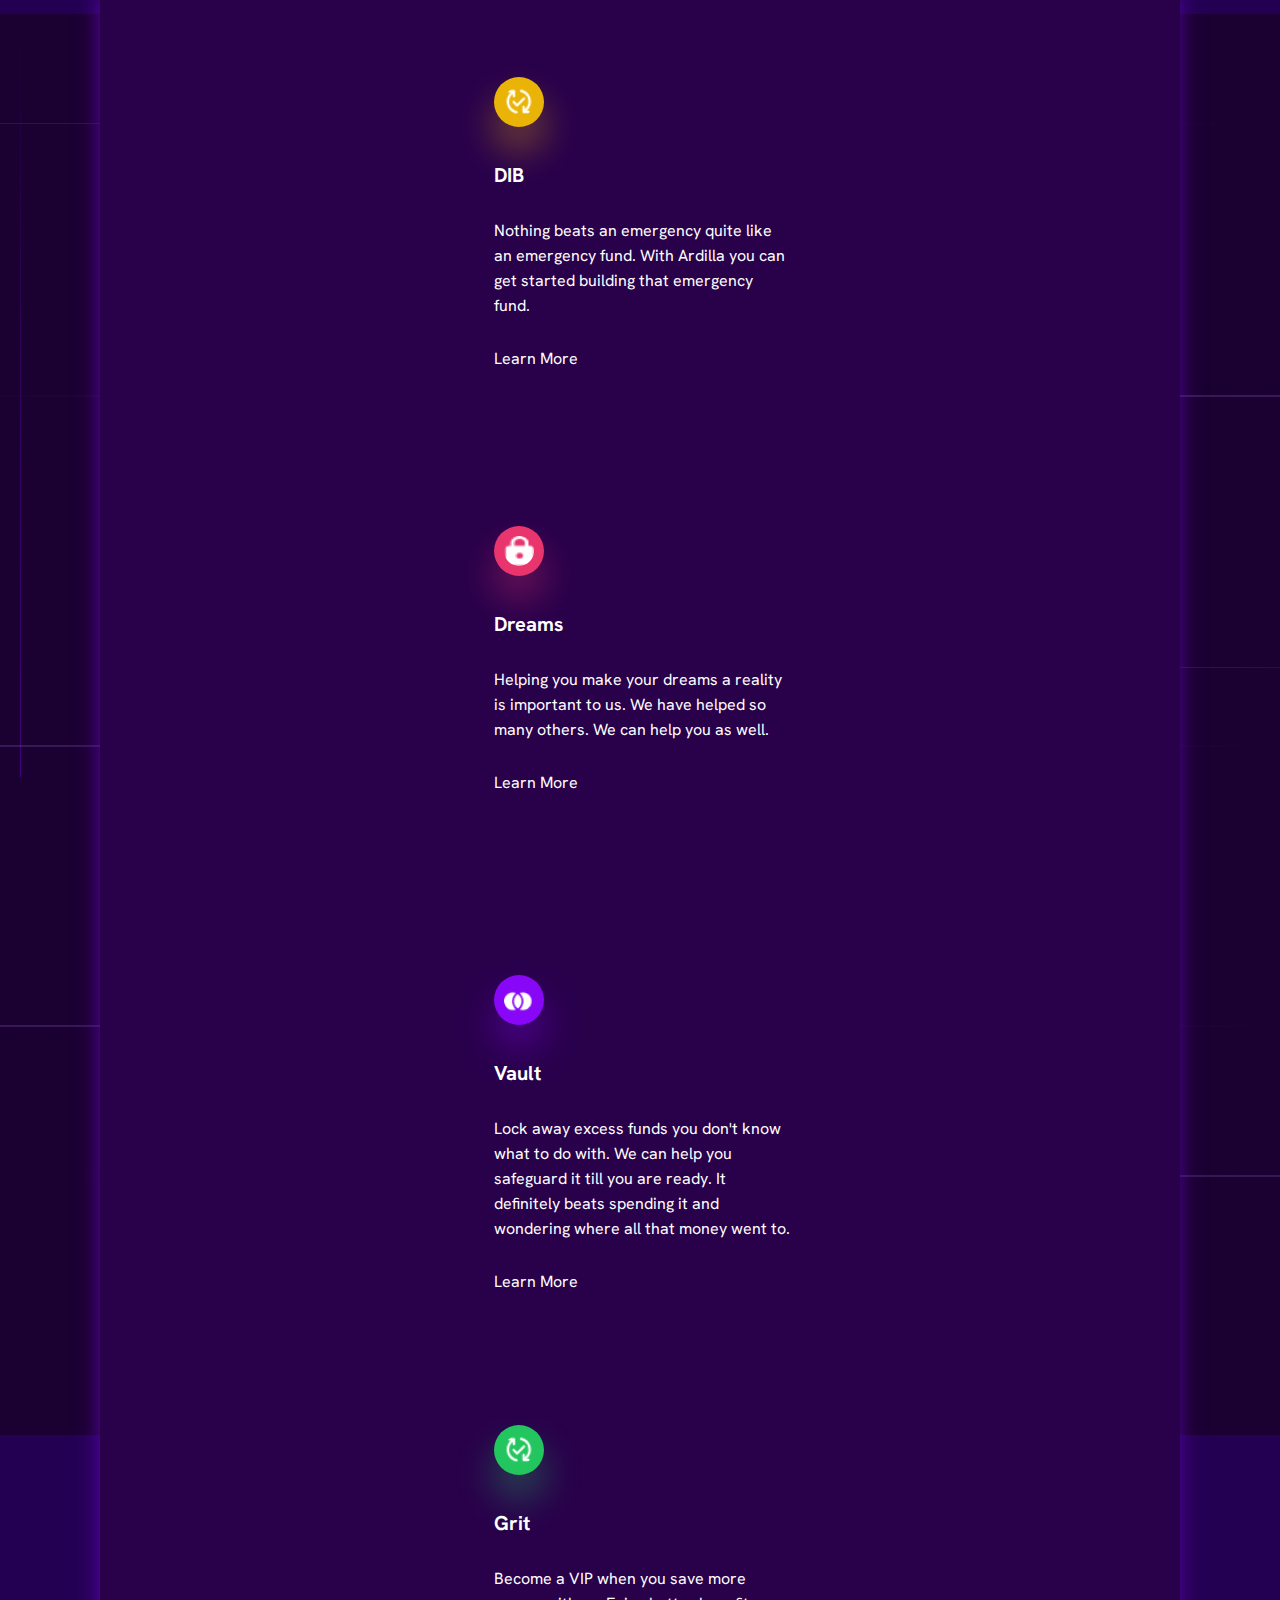
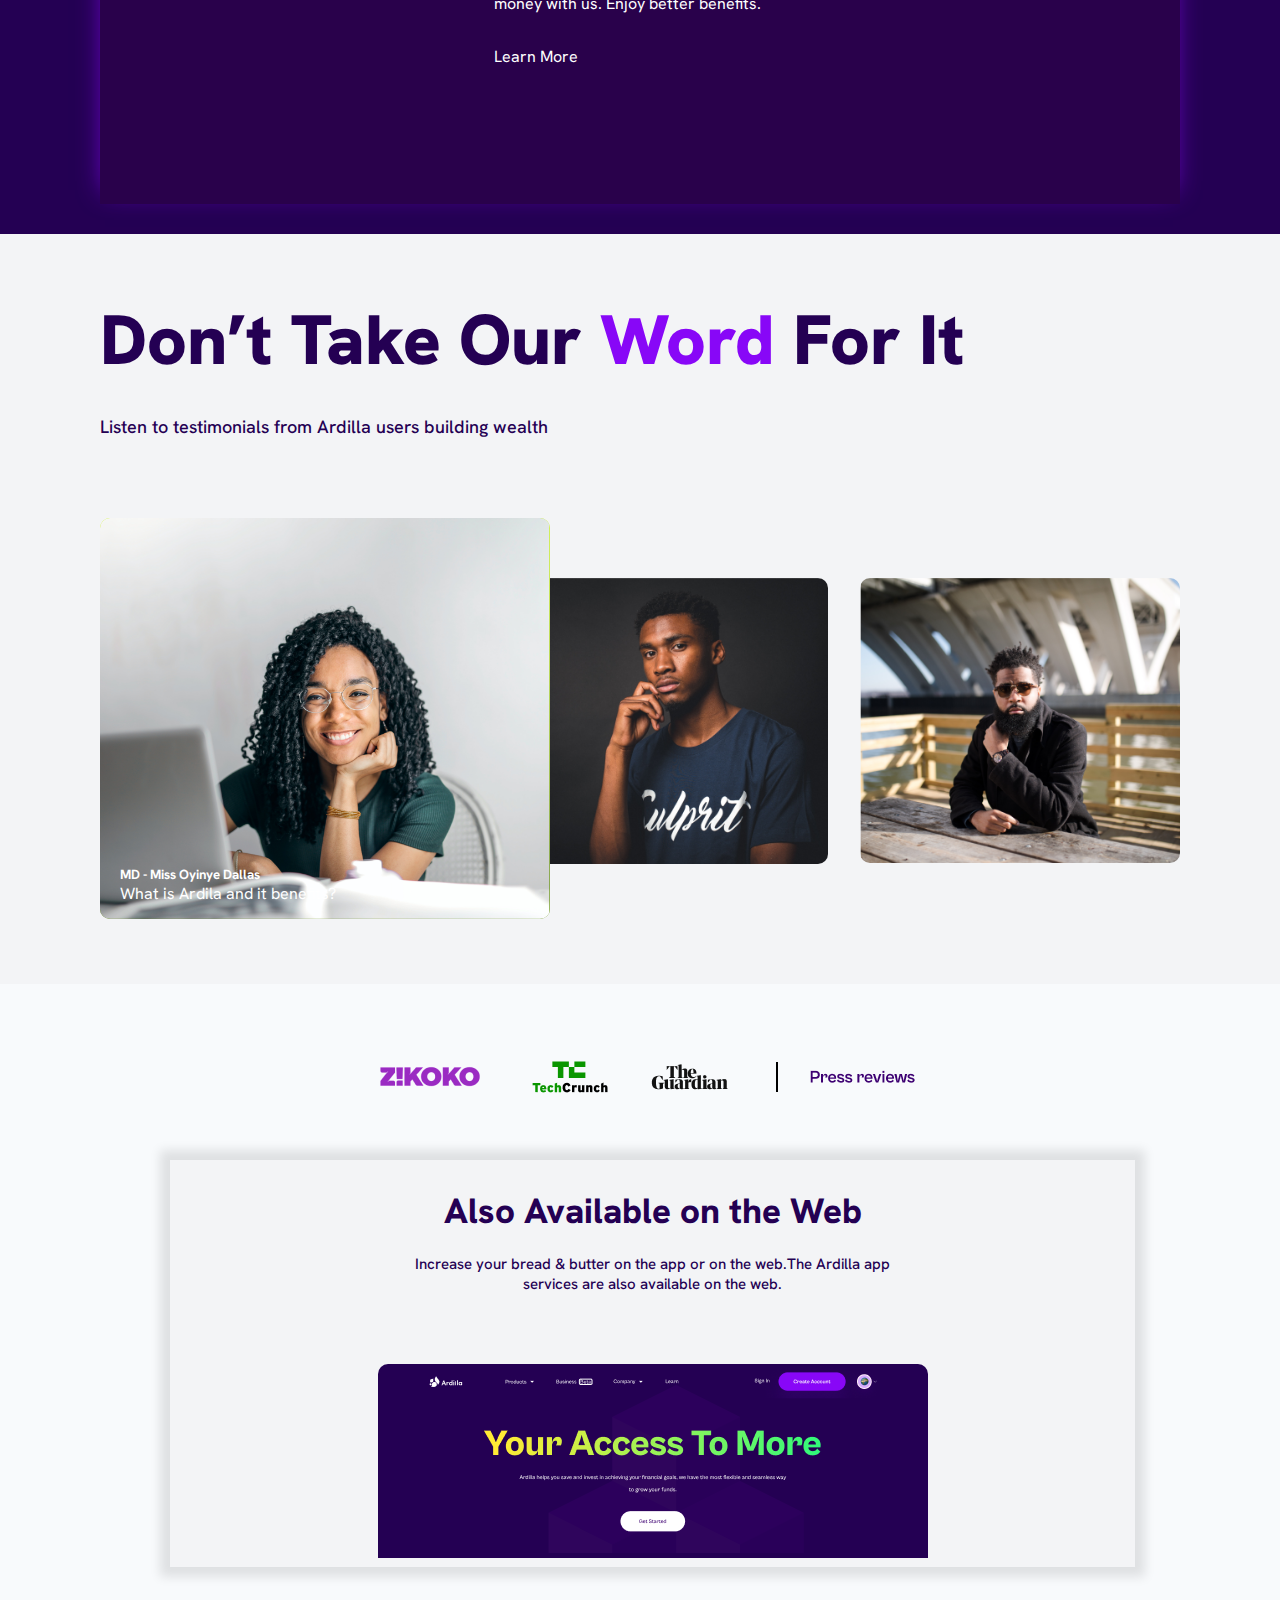
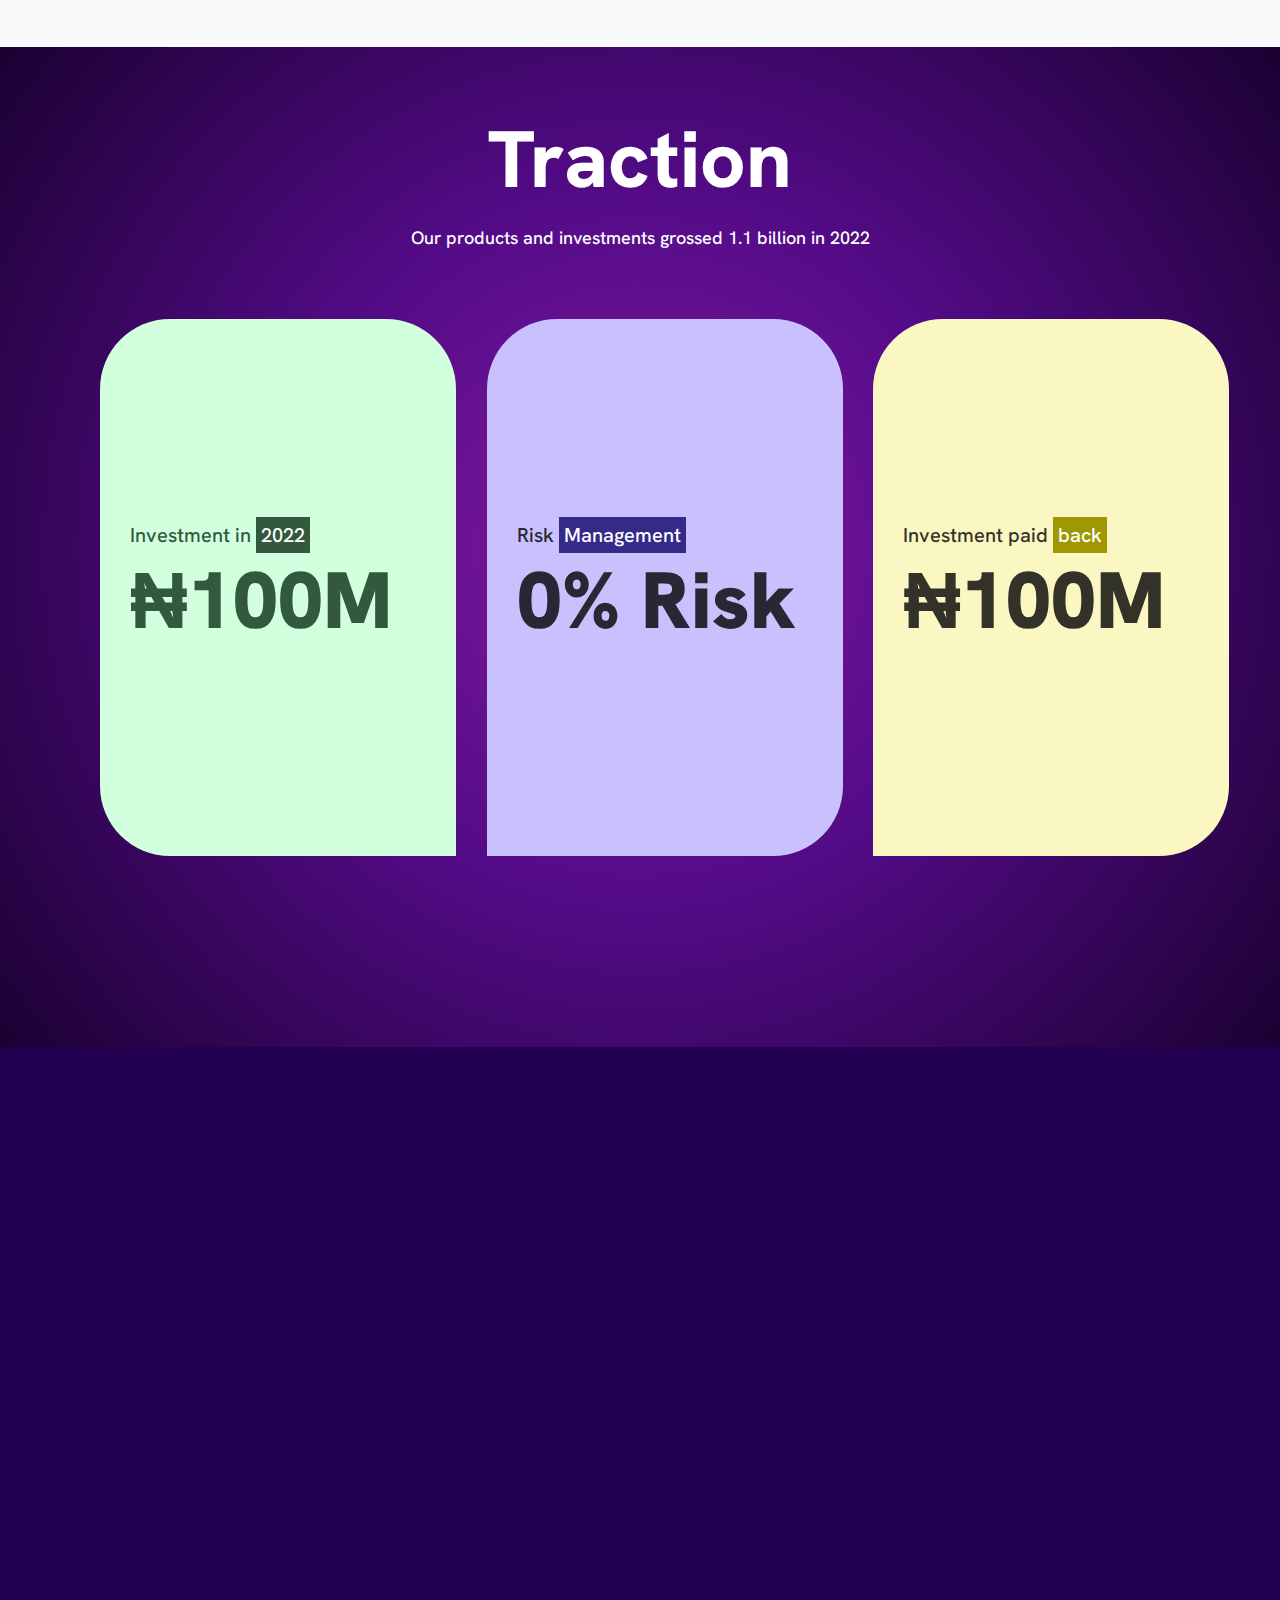
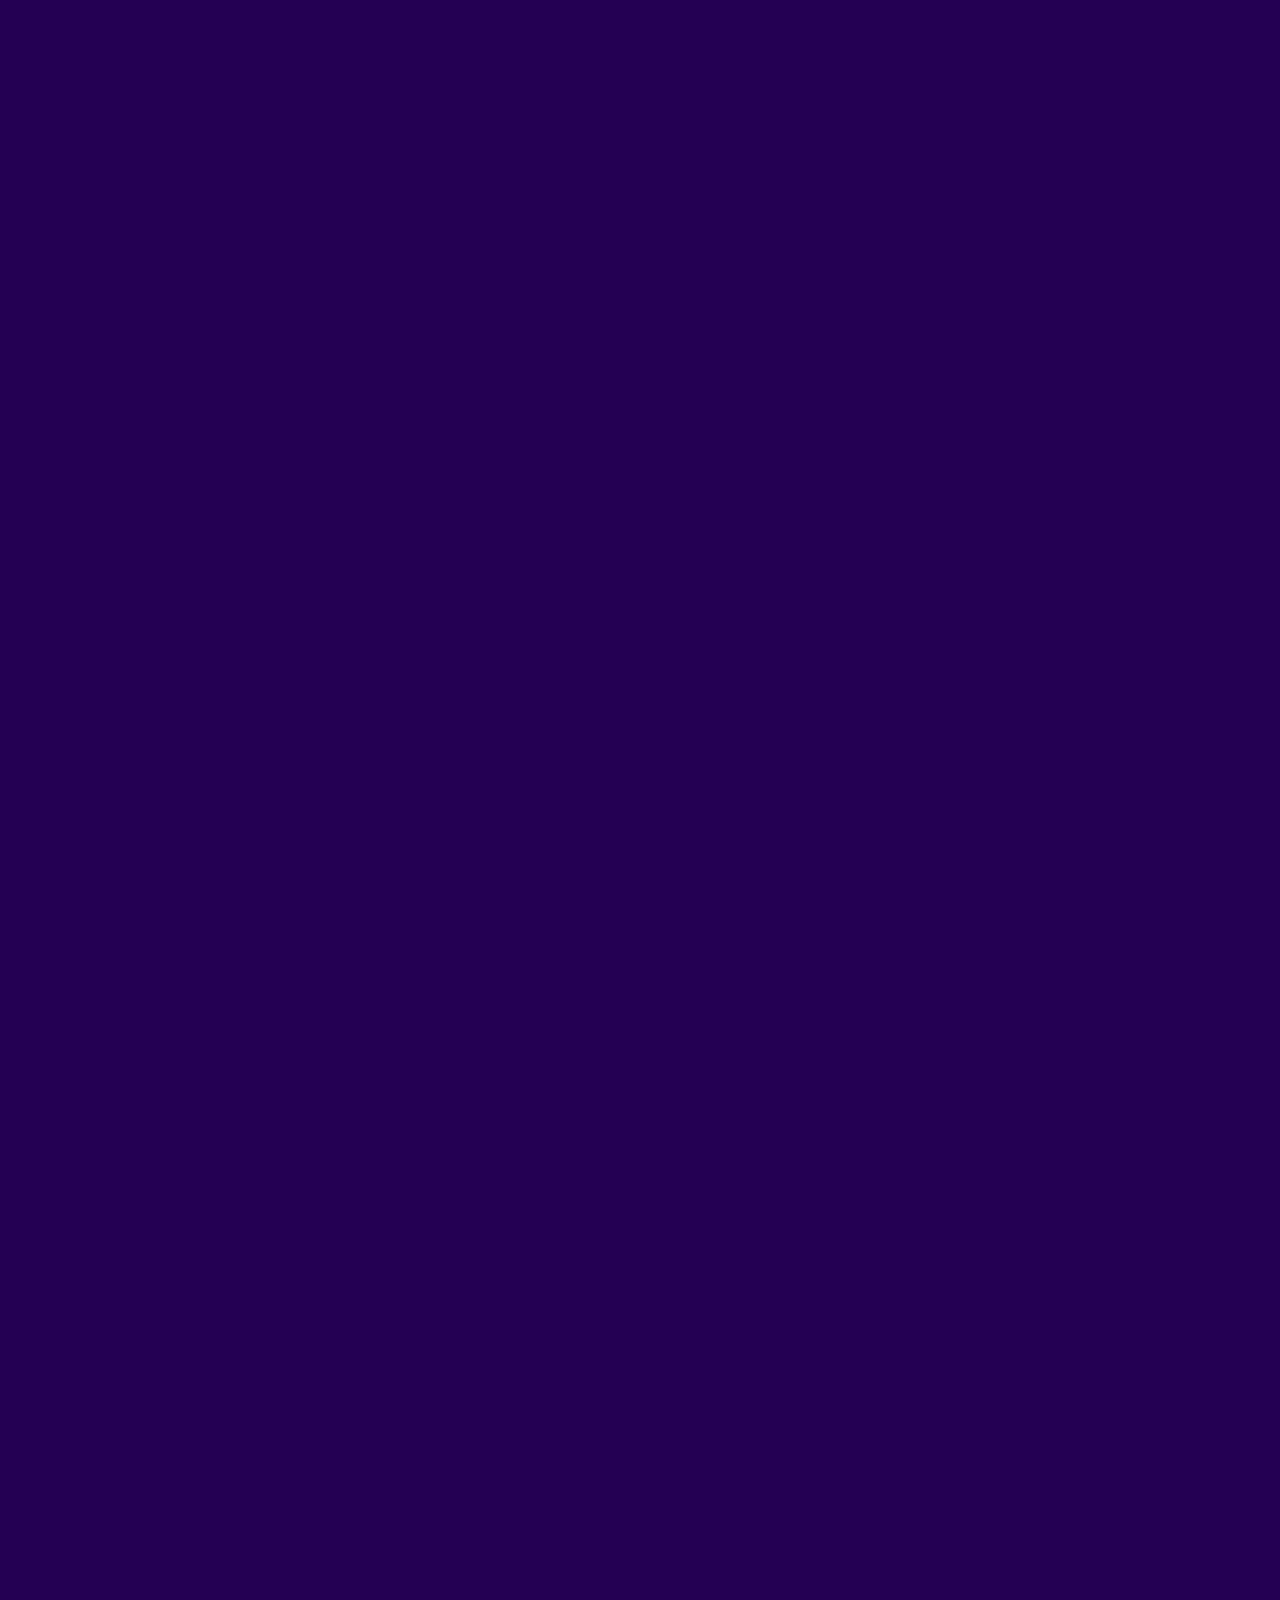
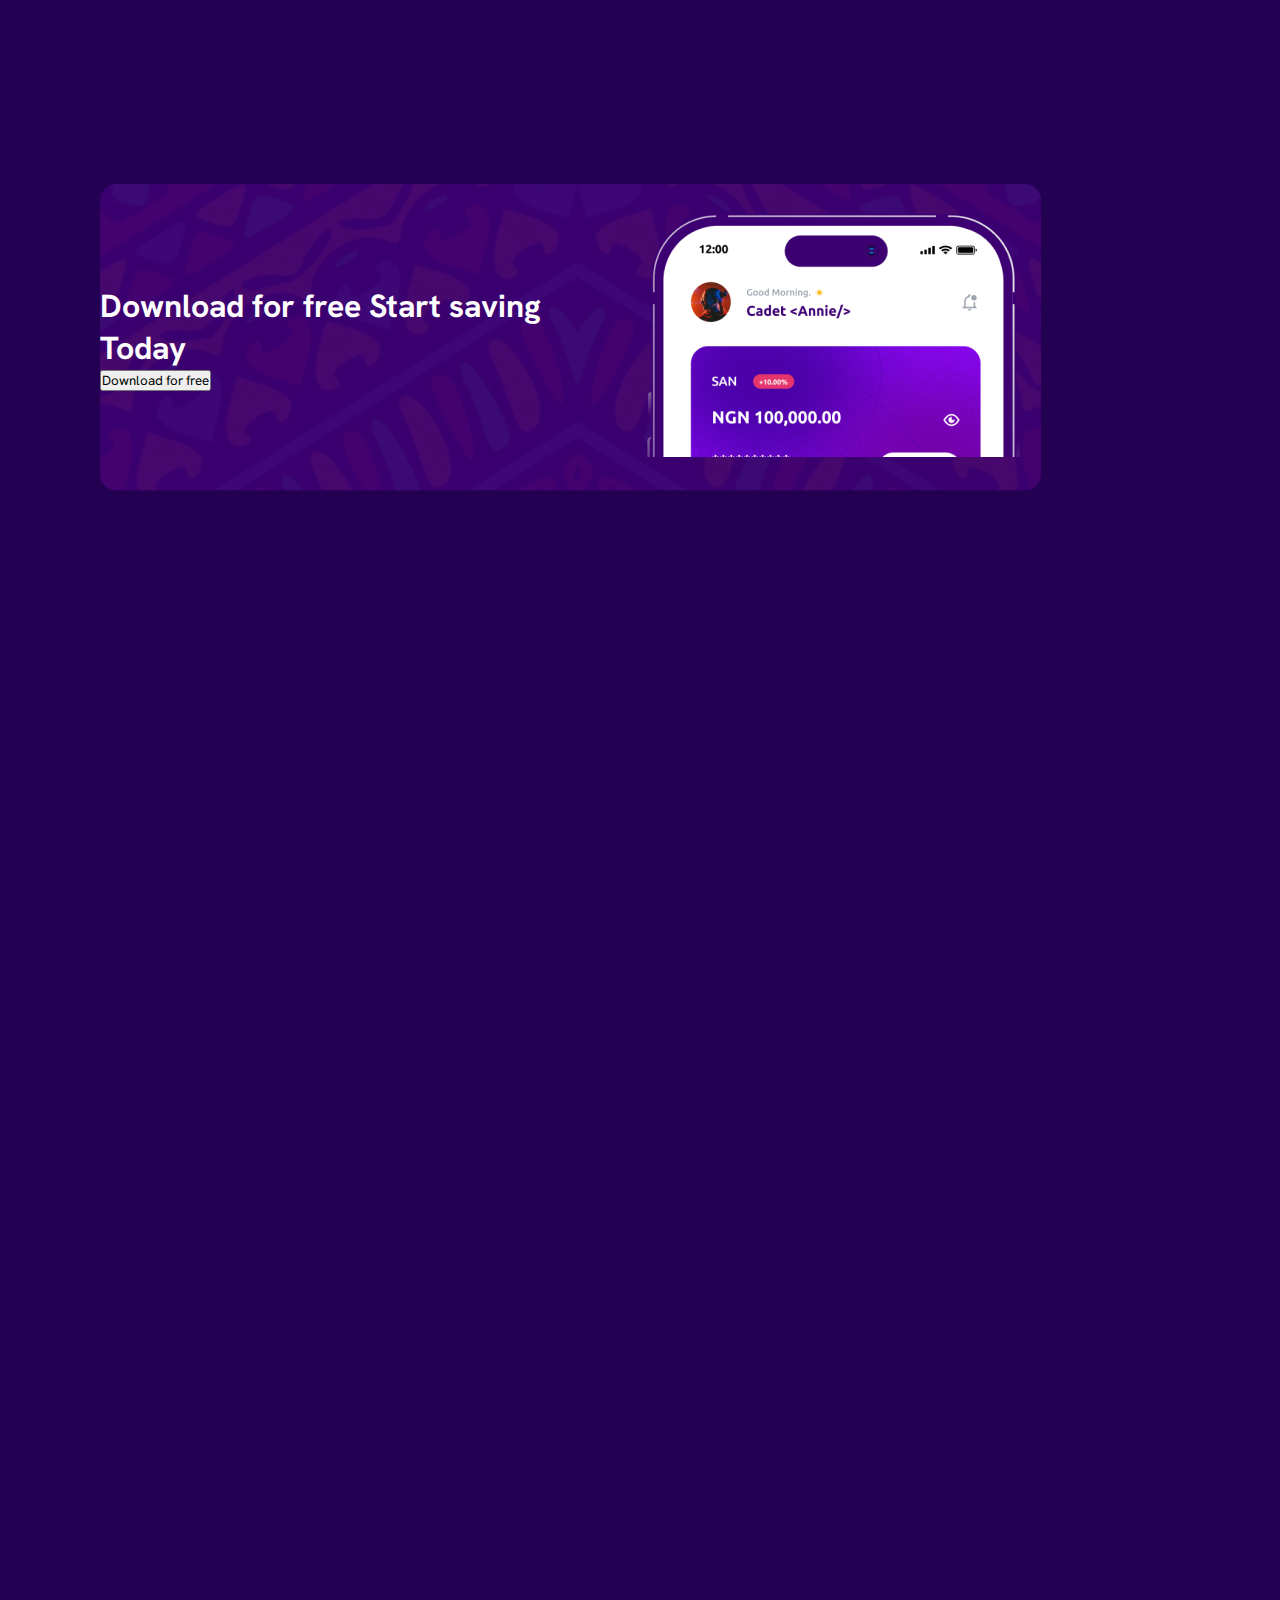
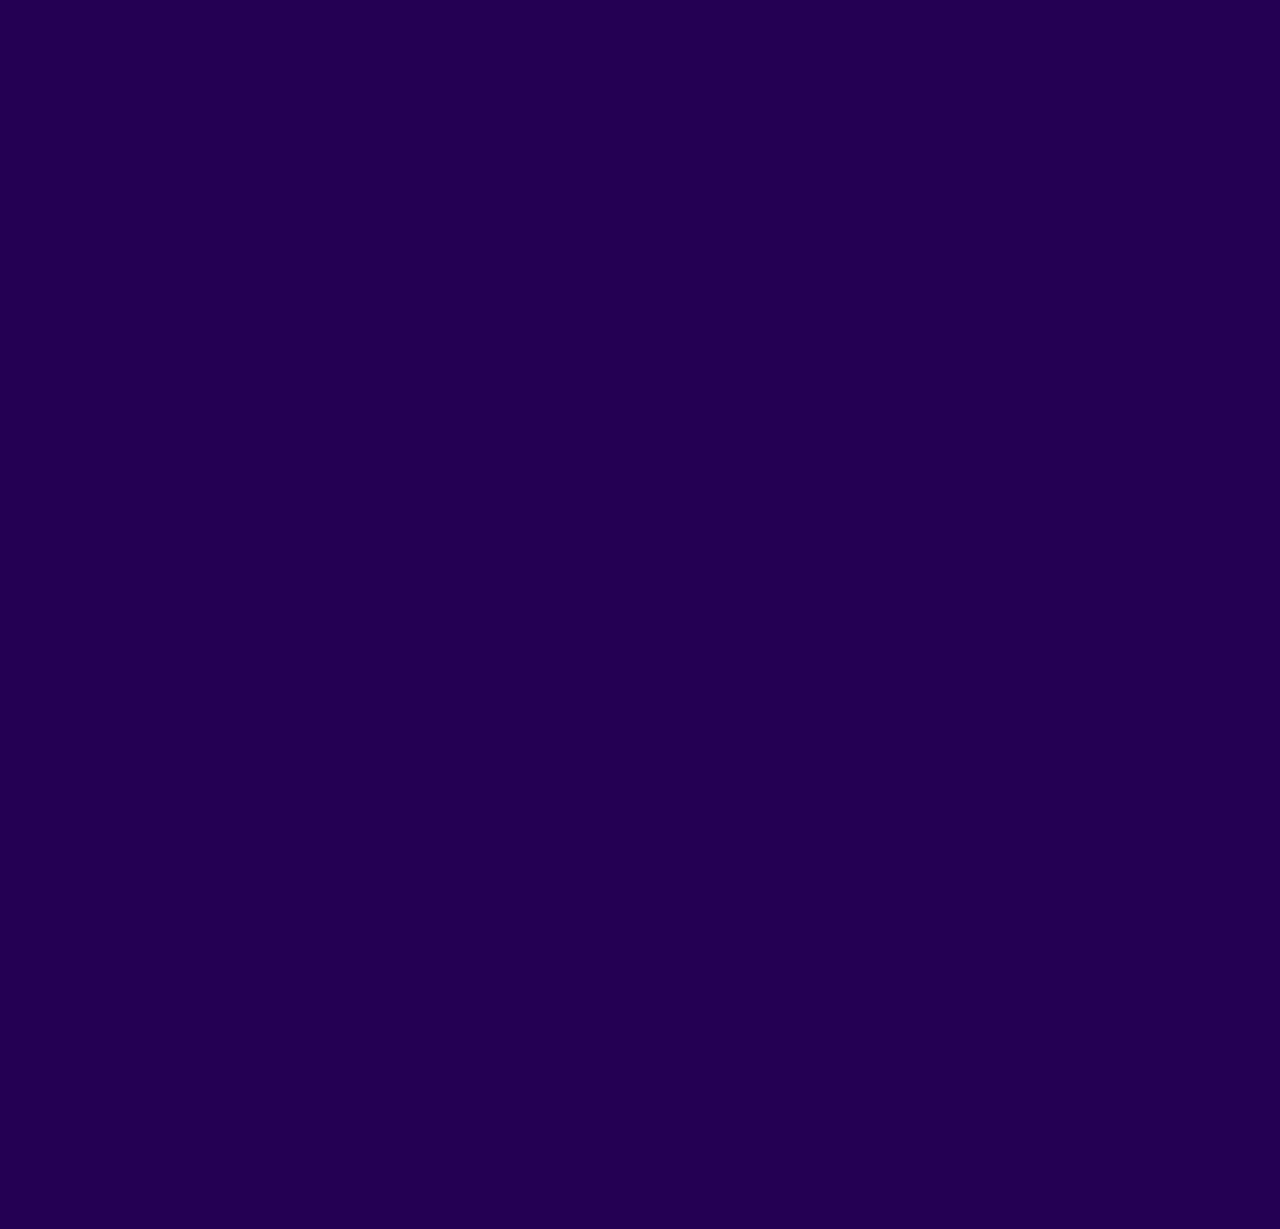
==== commit 808759c7: "I style the download section" ====
--- a/desktop.html
+++ b/desktop.html
@@ -301,17 +301,17 @@
 </div>
 
 <div class="values">
-  <div class="value-box">
+  <div class="value-box1">
     <p>Investment in <span>2022</span></p>
     <h1>₦100M</h1>
   </div>
 
-  <div class="value-box">
+  <div class="value-box2">
     <p>Risk <span>Management</span></p>
     <h1>0% Risk</h1>
   </div>
 
-  <div class="value-box">
+  <div class="value-box3">
     <p>Investment paid <span>back</span></p>
     <h1>₦100M</h1>
   </div>
--- a/style.css
+++ b/style.css
@@ -805,9 +805,9 @@
 .transition-section {
    width: 100%;
   background: rgb(247,194,7);
-background: radial-gradient(circle, rgba(247,194,7,1) 0%, rgba(84,11,136,1) 43%, rgba(27,1,50,1) 100%);
+background: radial-gradient(circle, rgb(130, 27, 161) 0%, #540b88 43%, rgba(27,1,50,1) 100%);
   padding: 60px 100px;
-  height: 828px;
+  height: 1000px;
   align-items: center;
 }
 
@@ -832,5 +832,98 @@
   align-items: center;
   justify-content: center;
   grid-template-columns: repeat(auto-fit, minmax(120px, auto));
-  gap: 20rem;
+  gap: 5rem;
+  text-align: left;
+  
+}
+
+.values h1 {
+  font-weight: 900;
+  font-size: 80px;
+  text-align: left;
+}
+
+.values p {
+  font-weight: 500;
+  font-size: 20px;
+  text-align: left;
+}
+
+
+
+.value-box1 {
+  text-align: left;
+  padding-left: 30px;
+  justify-content: center;
+  width: 356px;
+  height: 537px;
+  display: flex;
+  flex-direction: column;
+  border-radius: 70px 70px 0px 70px;
+  background: #D2FFDE;
+  color: #33593D;
+}
+
+.value-box1 span {
+  background-color: #33593D;
+  color: #fff;
+  width: 73px;
+  padding: 5px;
+}
+
+
+
+.value-box2 {
+  display: flex;
+  flex-direction: column;
+  text-align: left;
+  padding-left: 30px;
+  justify-content: center;
+  width: 356px;
+  height: 537px;
+  border-radius: 70px 70px 70px 0px;
+  background: #C8C1FD;
+  color: #282733;
+}
+
+.value-box2 span {
+  background-color: #35298A;
+  color: #fff;
+  width: 73px;
+  padding: 5px;
+}
+
+.value-box3 {
+  display: flex;
+  flex-direction: column;
+  text-align: left;
+  padding-left: 30px;
+  justify-content: center;
+  width: 356px;
+  height: 537px;
+  border-radius: 70px 70px 70px 0px;
+  background: #FAF7C3;
+  color: #333228;
+}
+
+.value-box3 span {
+  background-color:#9F9704;
+  color: #fff;
+  width: 73px;
+  padding: 5px;
+}
+
+/* DOWNLOAD */
+.download {
+  background: url(./Images/BACKGROUND2.png) no-repeat center;
+  width: 941px;
+  height: 306.37em;
+  position: relative;
+  display: flex;
+  justify-content: space-around;
+  align-items: center;
+  margin: 40px 100px;
+  bottom: 0;
+  top: -1000;
+  left: 0;
 }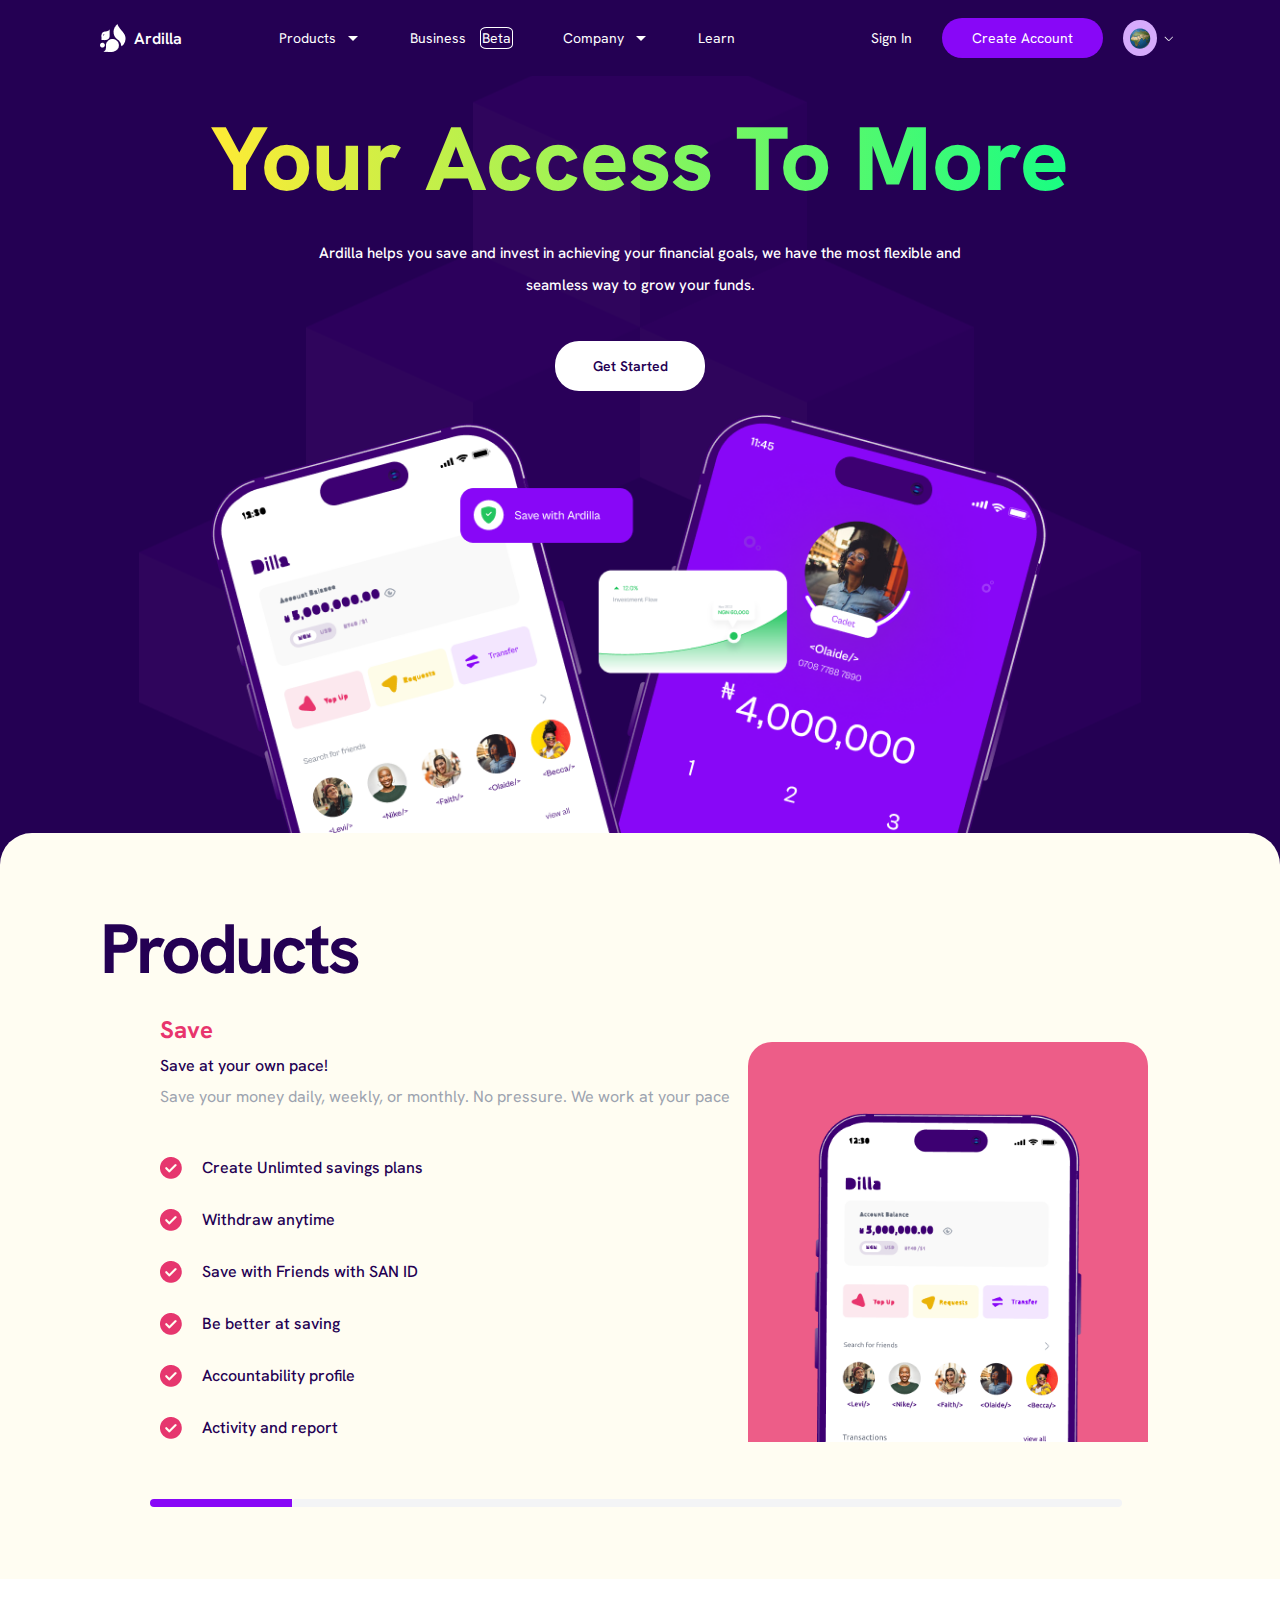
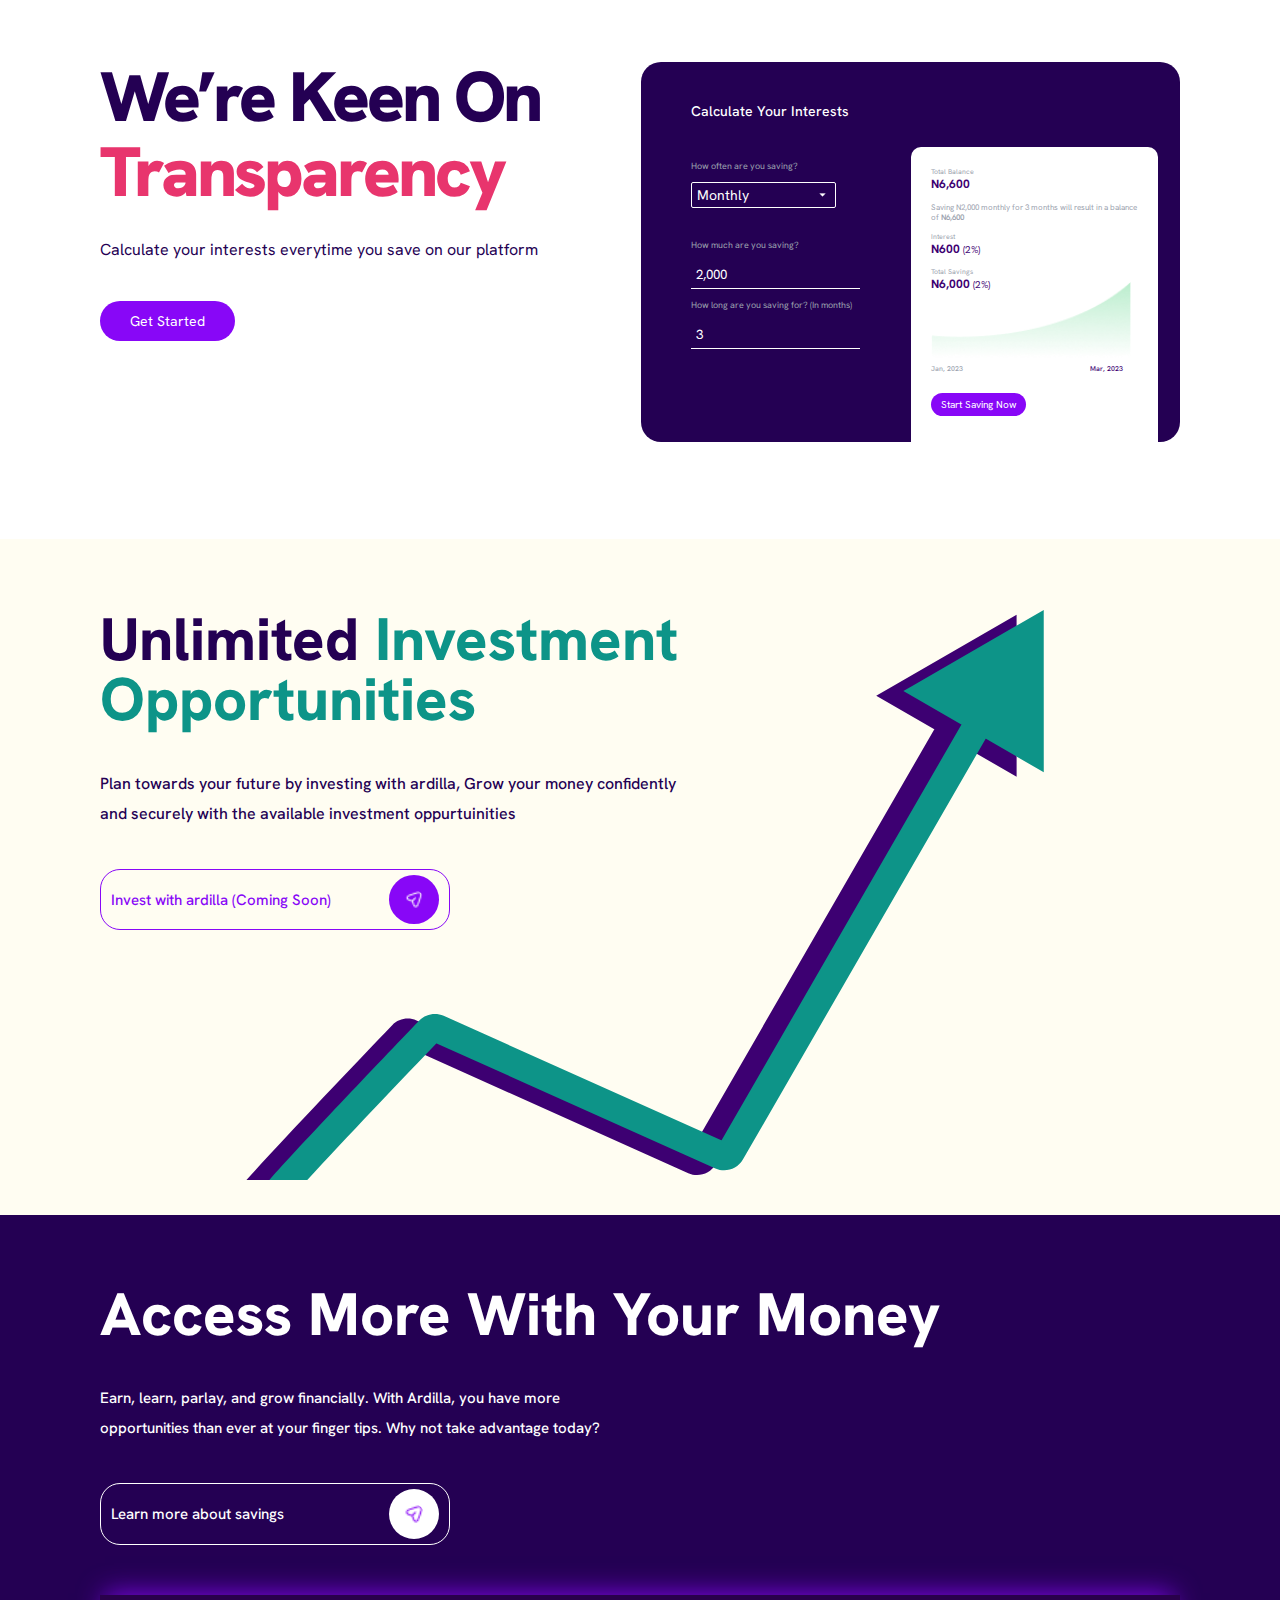
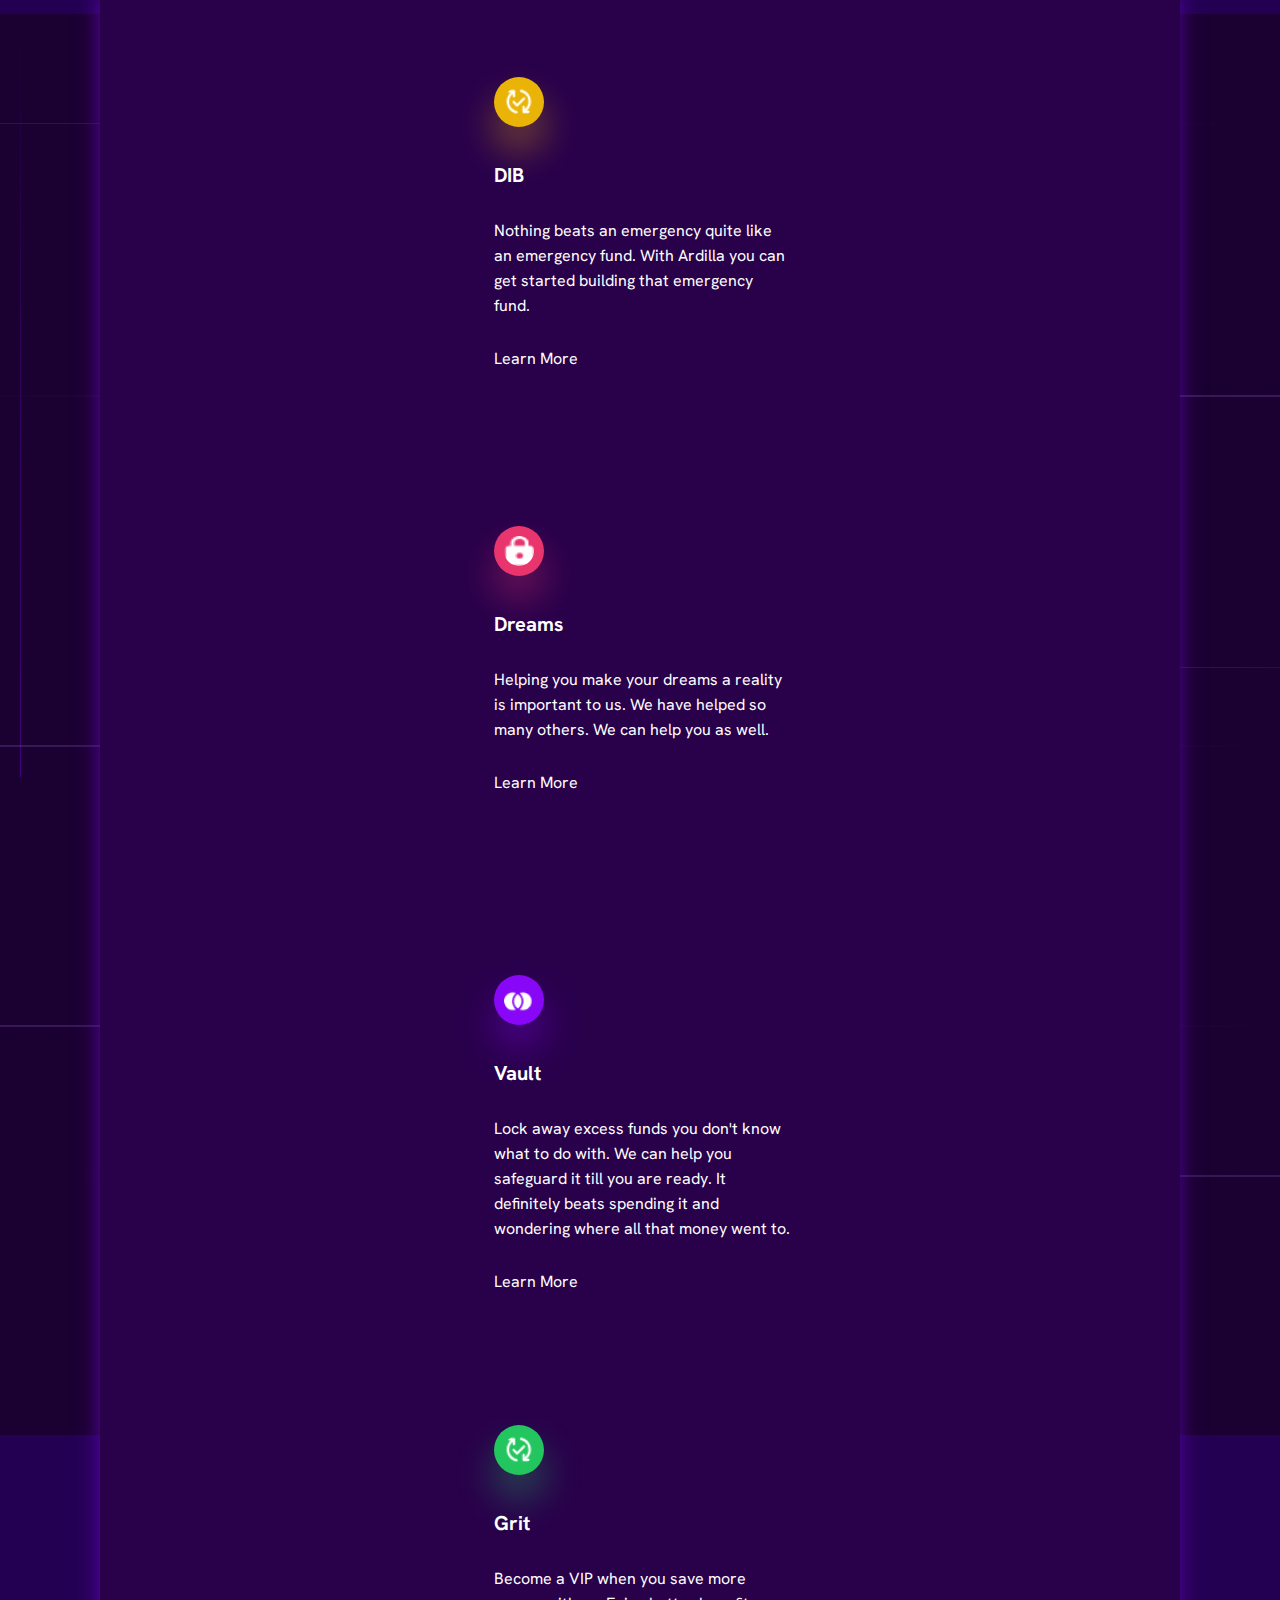
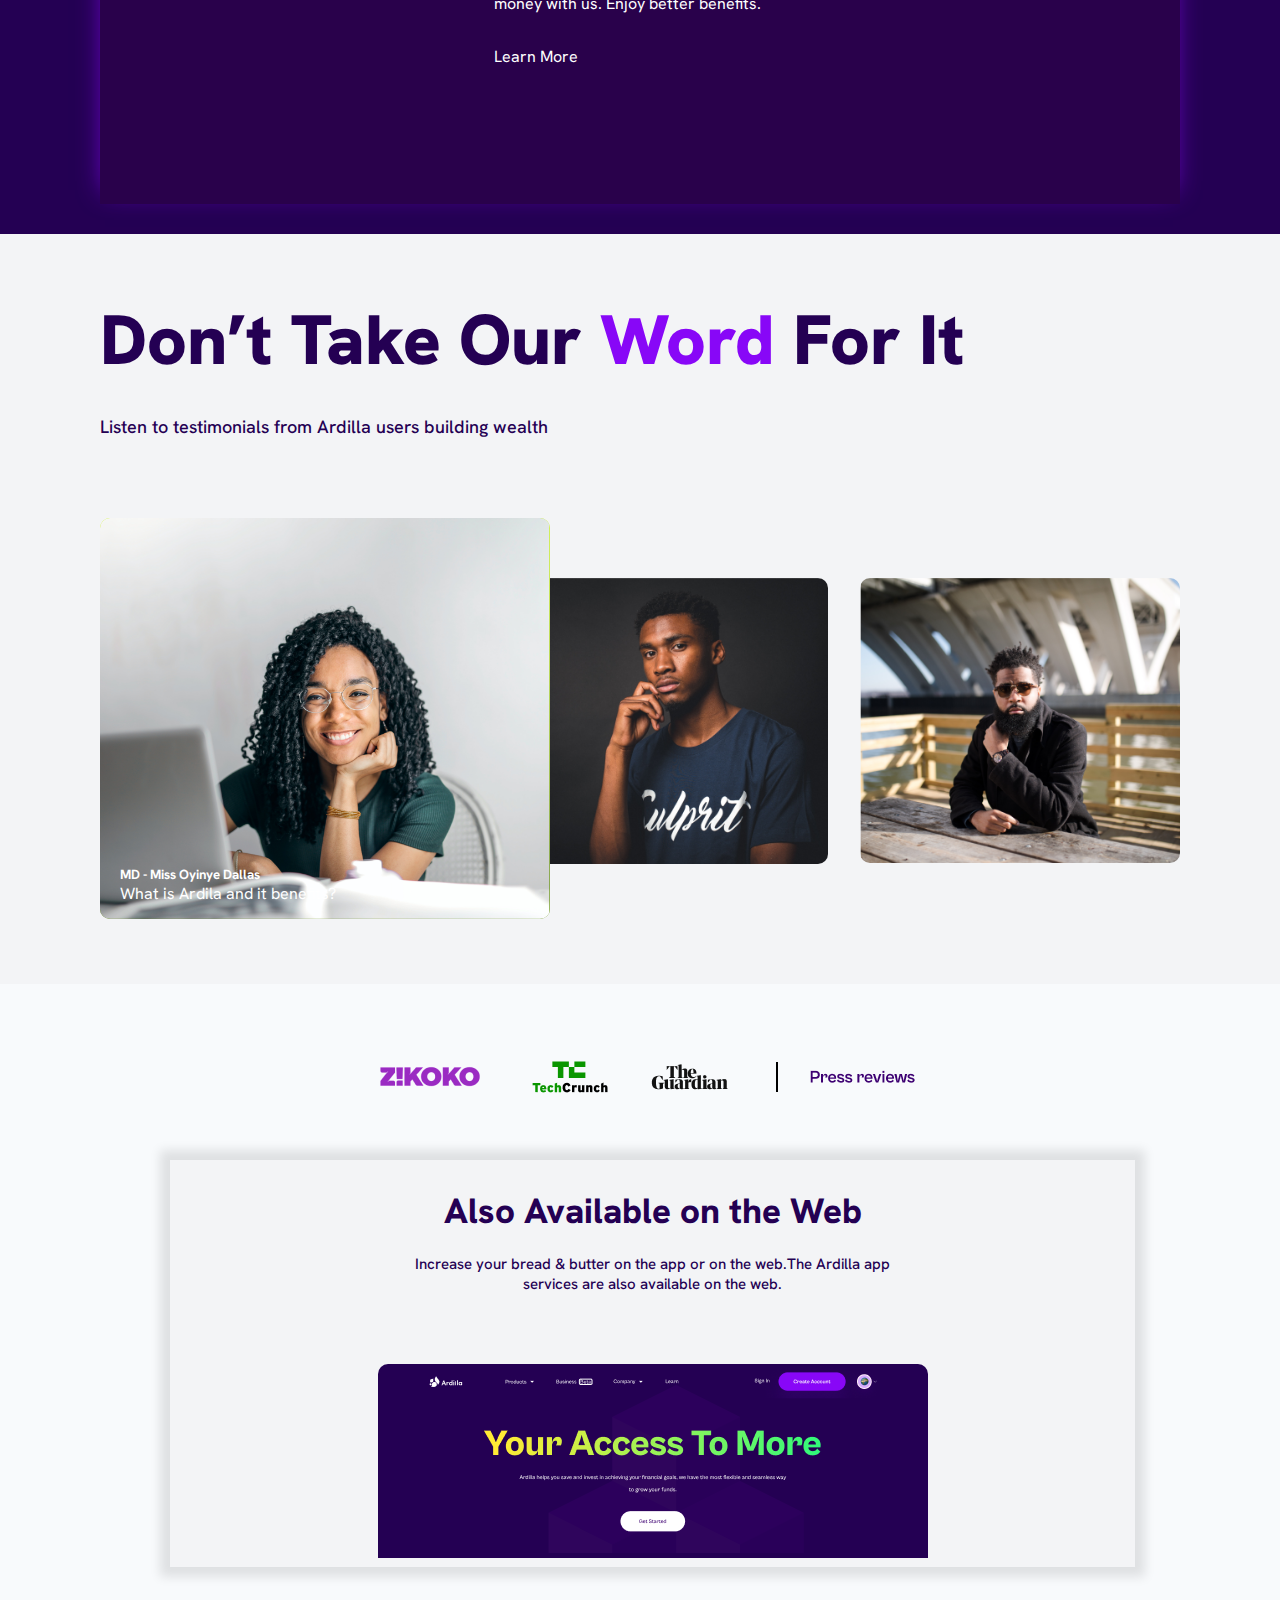
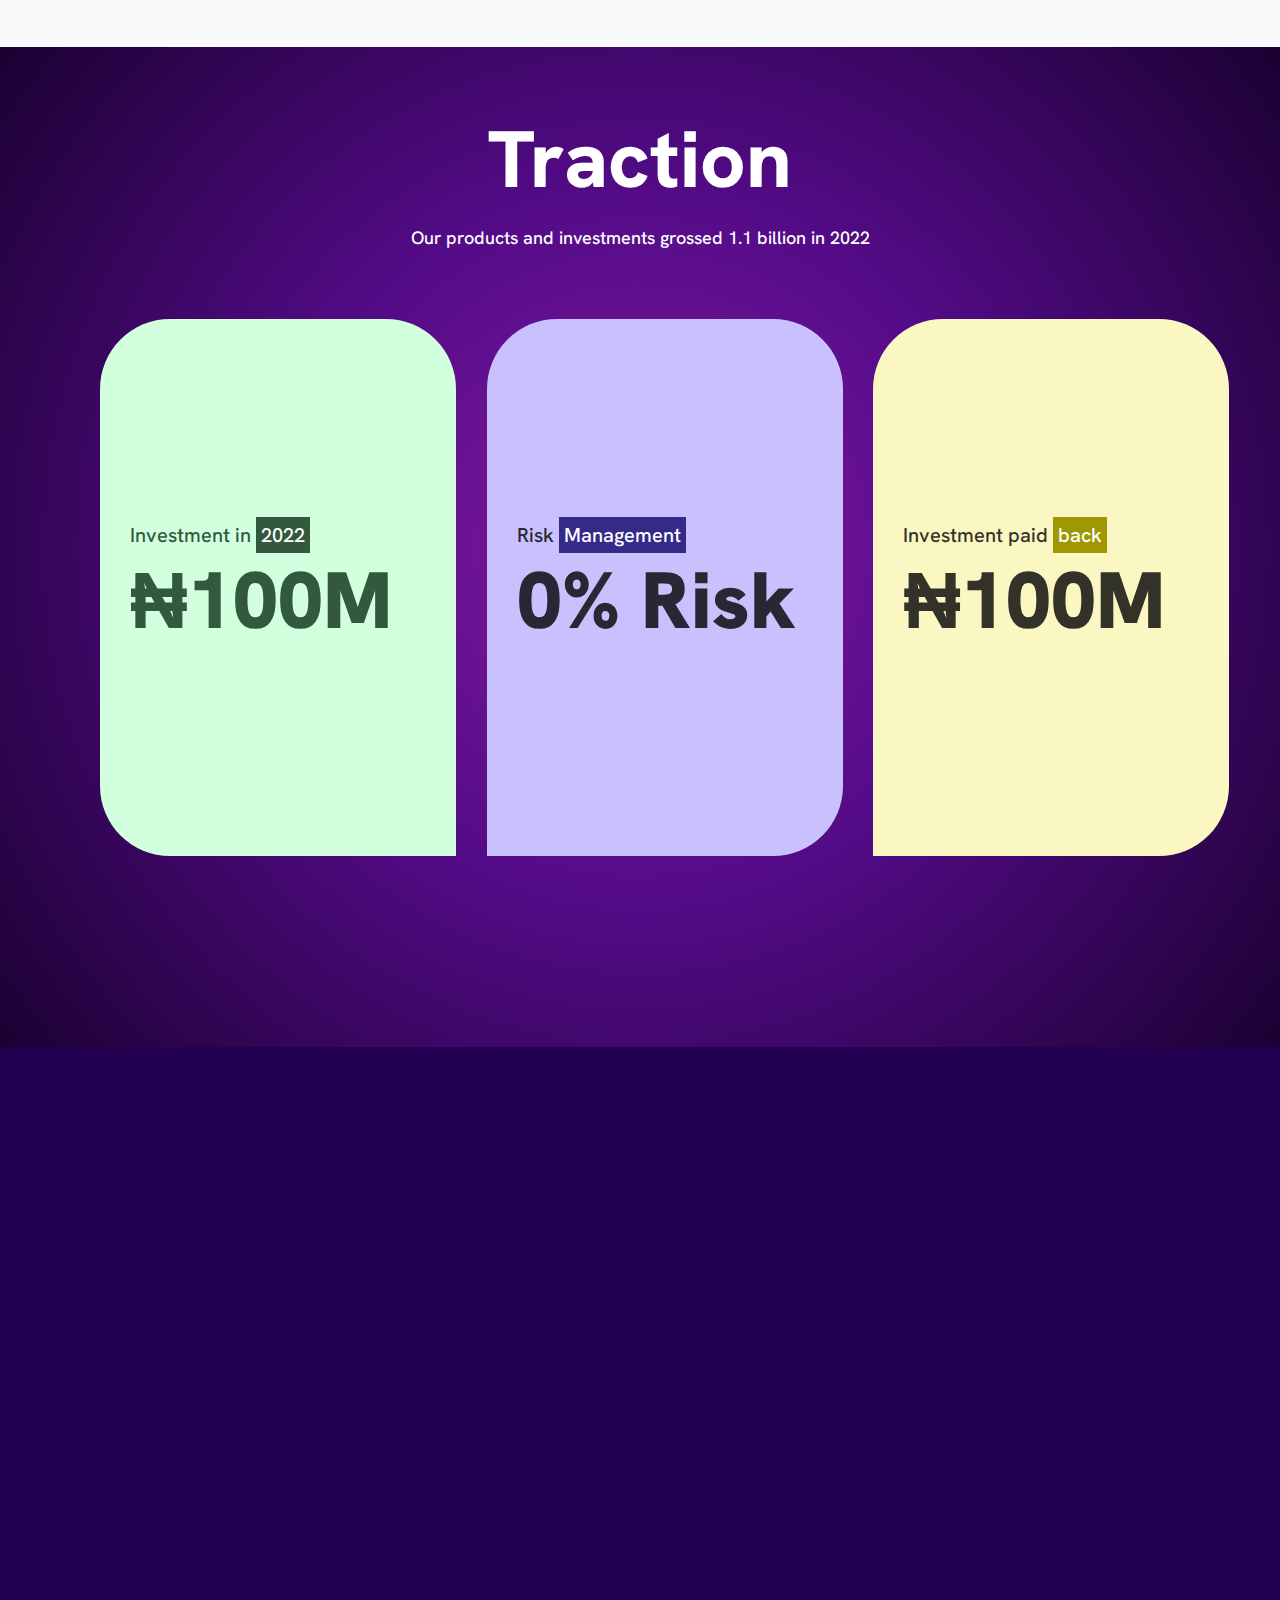
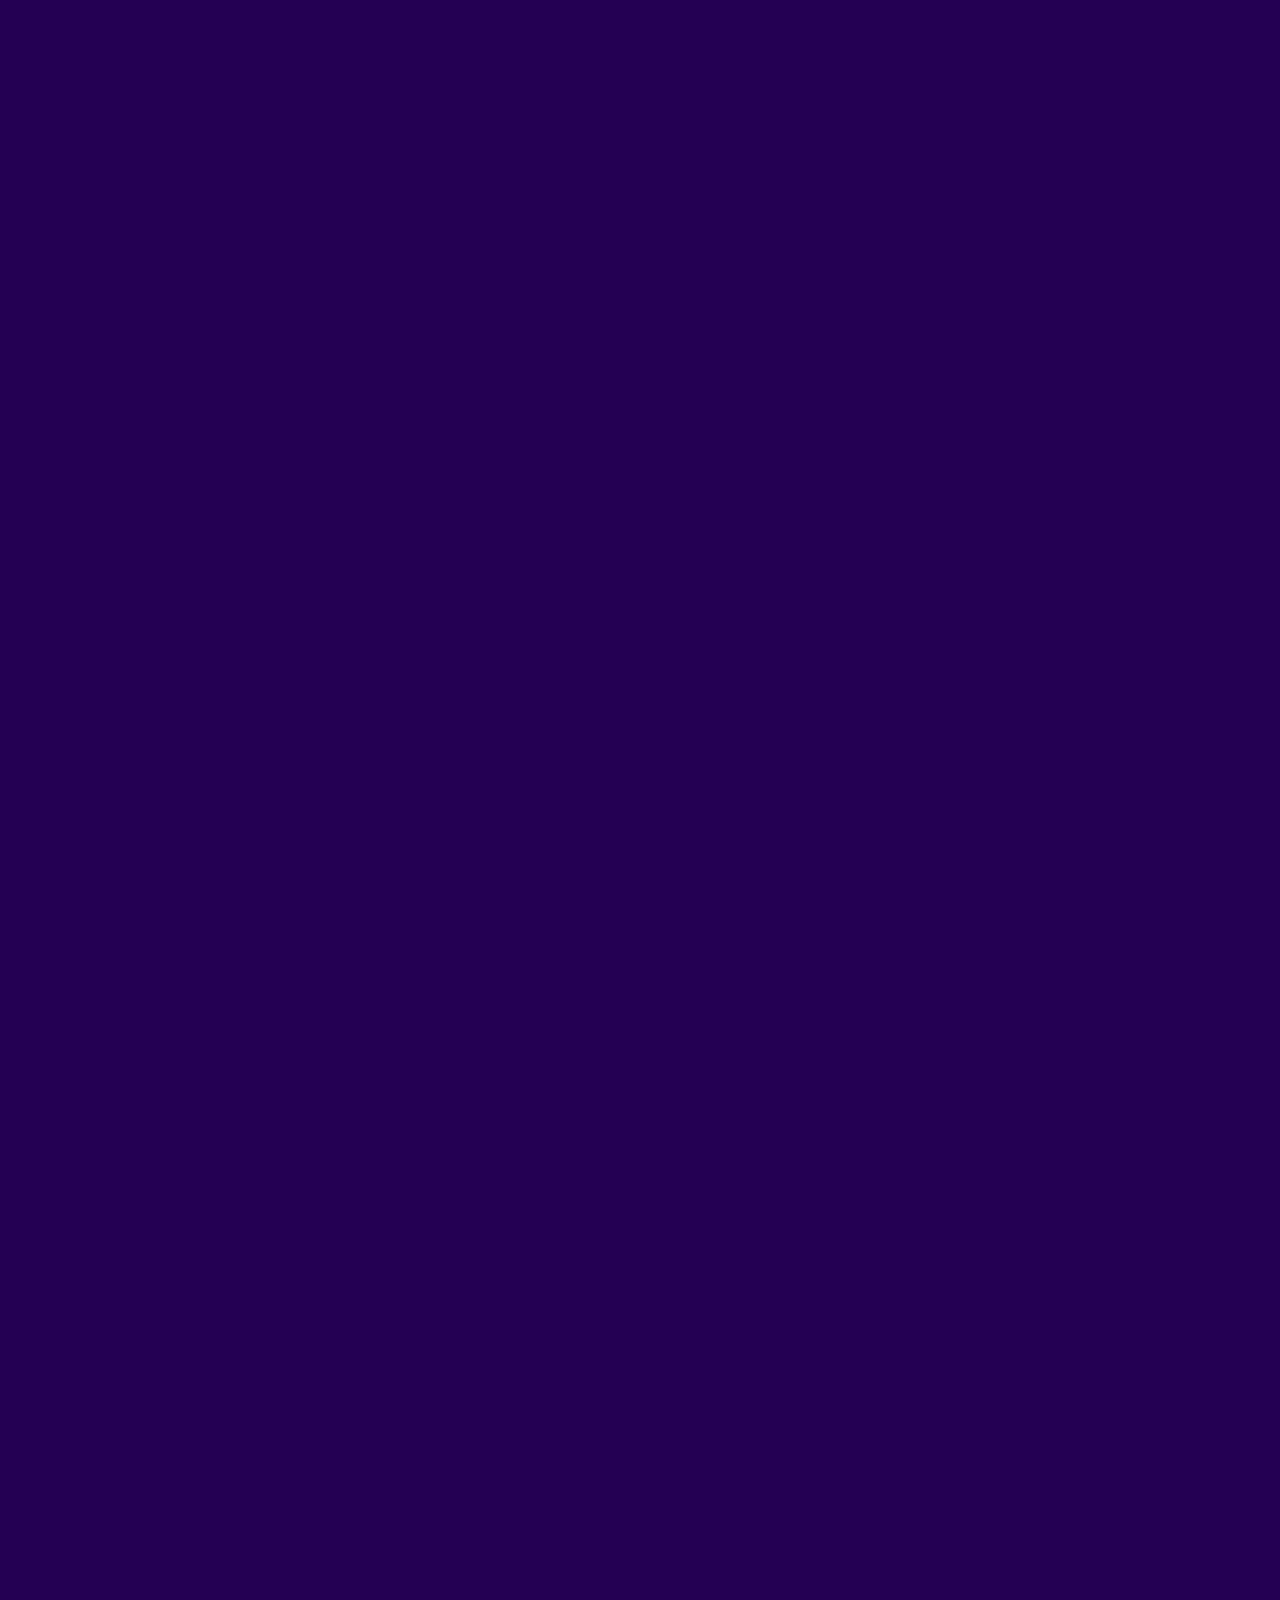
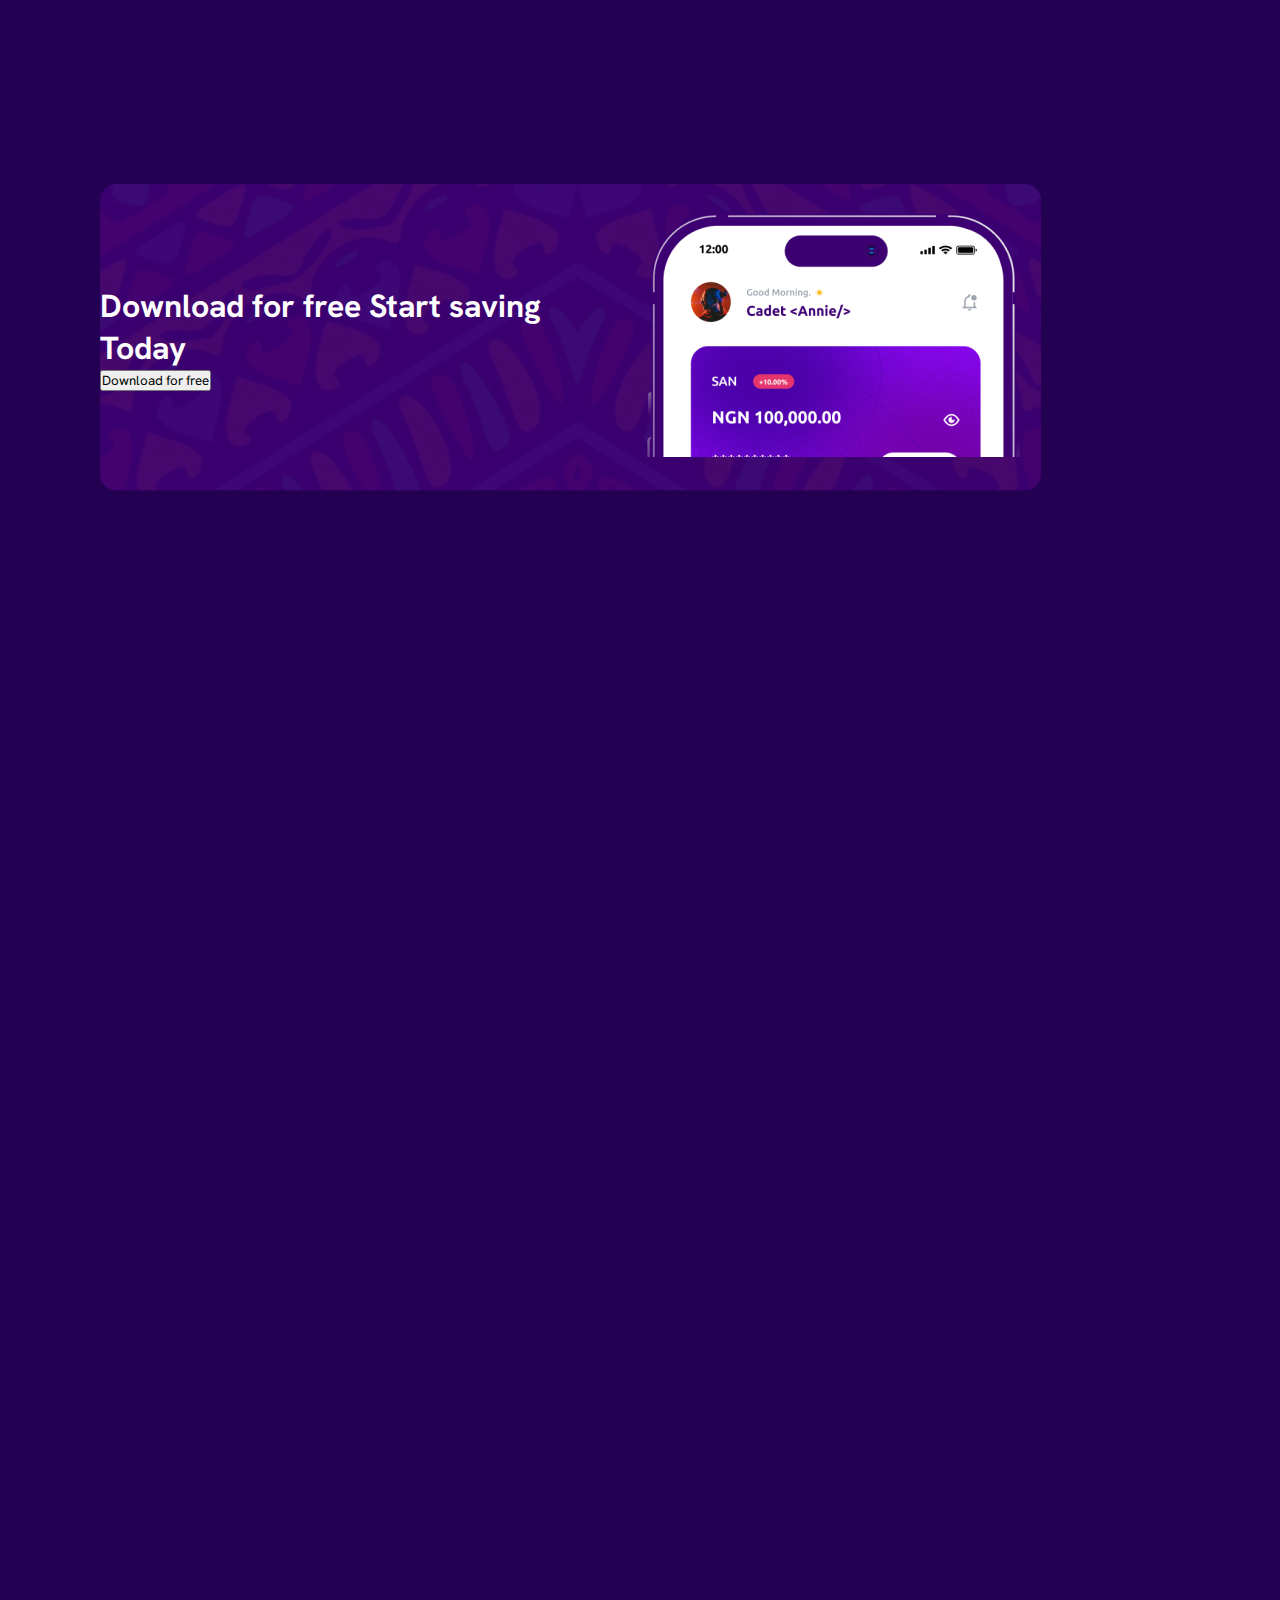
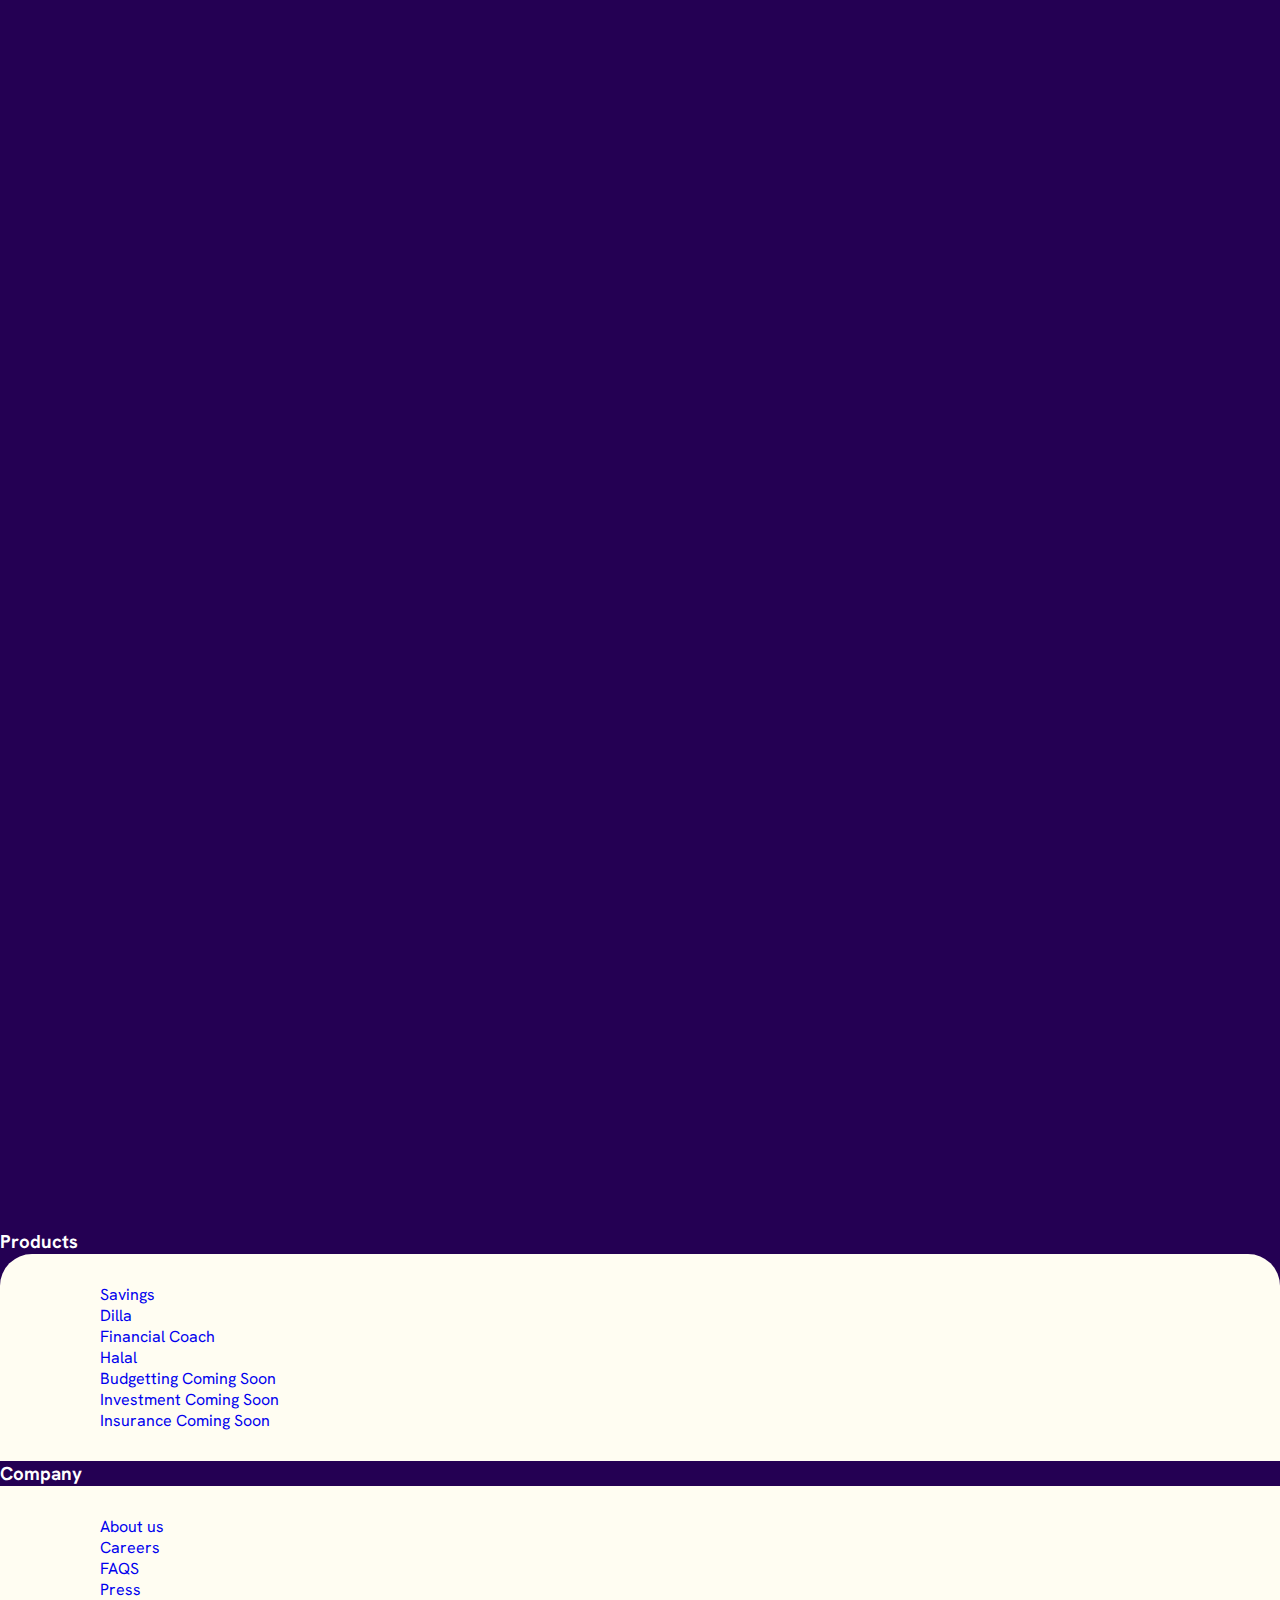
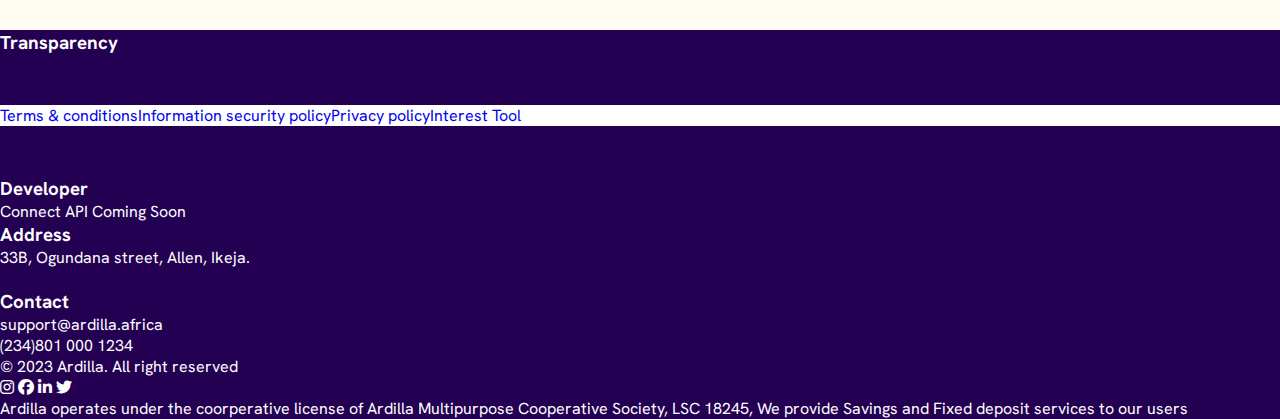
==== commit f8001576: "I added footer and copyright section" ====
--- a/desktop.html
+++ b/desktop.html
@@ -331,6 +331,82 @@
   </div>
 </section>
 
+<!-- ============ -->
+<!-- FOOTER -->
+<section class="footer">
+<div class="company-details">
+  <!-- company left -->
+  <div class="company-right">
+    <div class="company-box">
+      <h3>Products</h3>
+      <ul class="products">
+        <li><a href="#">Savings</a></li>
+        <li><a href="#">Dilla</a></li>
+        <li><a href="#">Financial Coach</a></li>
+        <li><a href="#">Halal</a></li>
+        <li><a href="#">Budgetting <span>Coming Soon</span></a></li>
+        <li><a href="#">Investment <span>Coming Soon</span></a></li>
+        <li><a href="#">Insurance <span>Coming Soon</span></a></li>
+      </ul>
+    </div>
+
+    <div class="company-box">
+      <h3>Company</h3>
+      <ul class="company">
+        <li><a href="#">About us</a></li>
+        <li><a href="#">Careers</a></li>
+        <li><a href="#">FAQS</a></li>
+        <li><a href="#">Press</a></li>
+        
+      </ul>
+    </div>
+
+    <div class="company-box">
+      <h3>Transparency</h3>
+      <ul class="transparency">
+        <li><a href="#">Terms & conditions</a></li>
+        <li><a href="#">Information security policy</a></li>
+        <li><a href="#">Privacy policy</a></li>
+        <li><a href="#">Interest Tool</a></li>
+      </ul>
+    </div>
+  </div>
+
+  <!-- company left -->
+  <div class="company-right">
+    <div class="company-box">
+      <h3>Developer</h3>
+     <p>Connect API <span>Coming Soon</span></p>
+  </div>
+
+  <div class="company-box">
+    <h3>Address</h3>
+   <p>33B, Ogundana street, Allen, Ikeja.</p>
+   <br>
+   <h3>Contact</h3>
+   <p>support@ardilla.africa</p>
+   <p>(234)801 000 1234</p>
+</div>
+</div>
+
+<!-- Copyright -->
+<div class="copyright">
+  <div class="copy-social">
+<p>© 2023 Ardilla. All right reserved</p>
+  <div class="socials">
+    <i class="fa-brands fa-instagram"></i>
+    <i class="fa-brands fa-facebook"></i>
+    <i class="fa-brands fa-linkedin-in"></i>
+    <i class="fa-brands fa-twitter"></i>
+  </div>
+</div>
+<p>Ardilla operates under the coorperative license of Ardilla Multipurpose Cooperative Society, LSC 18245, We provide Savings and Fixed deposit services to our users
+</p>
+</div>
+
+</section>
+
+
     <!-- Script Link -->
     <script src="index.js"></script>
   </body>
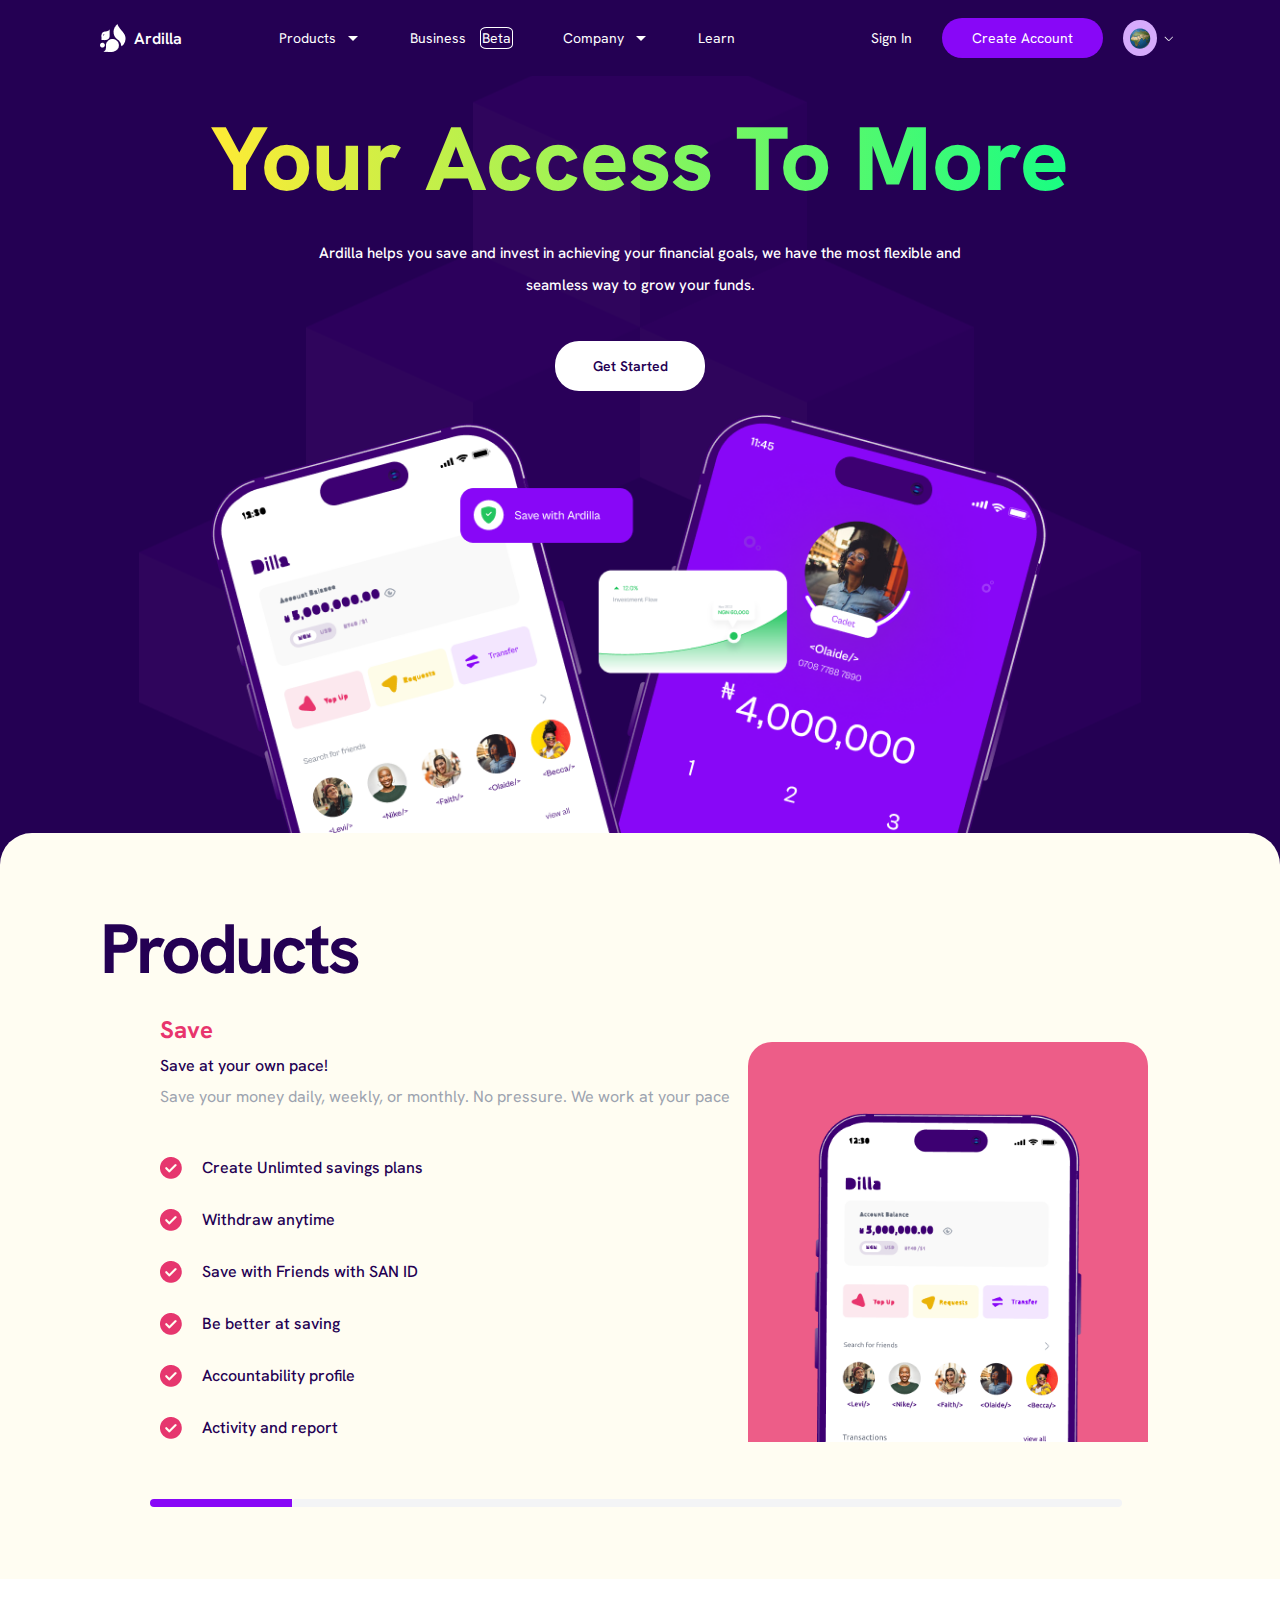
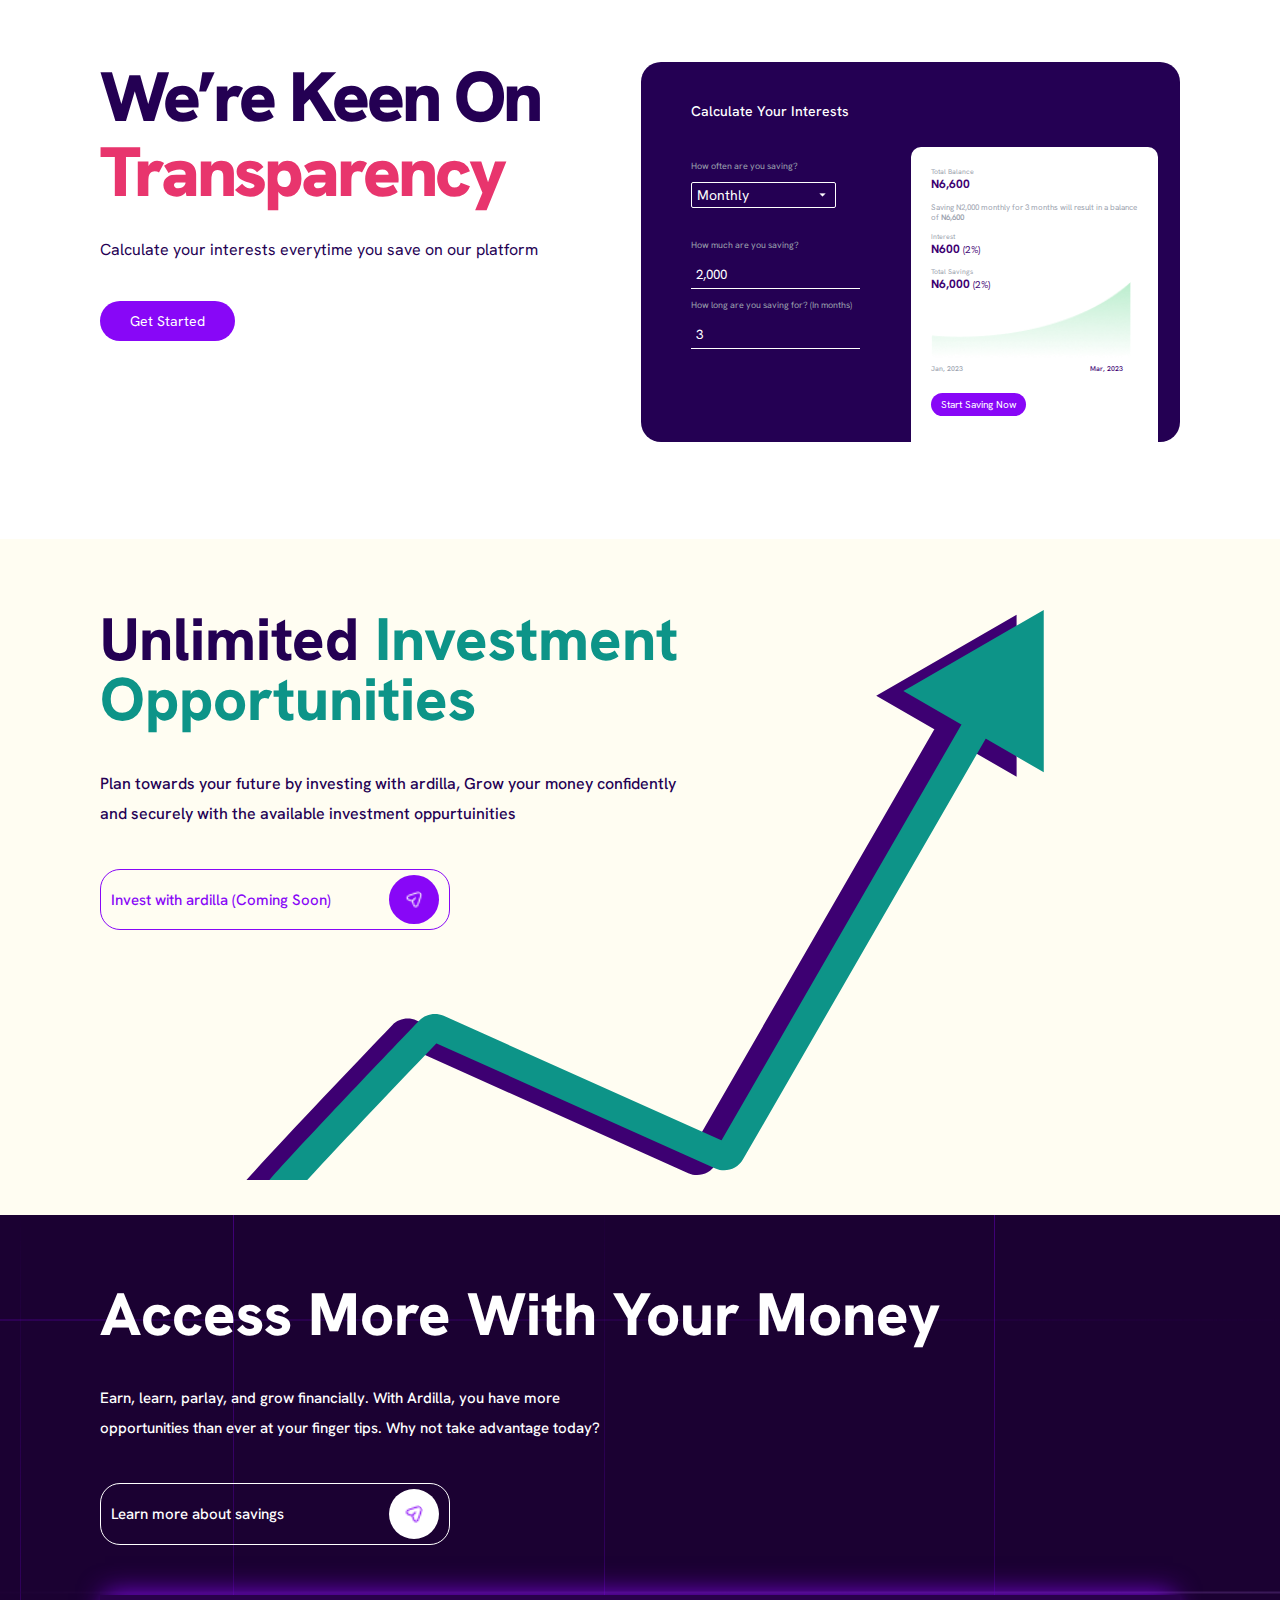
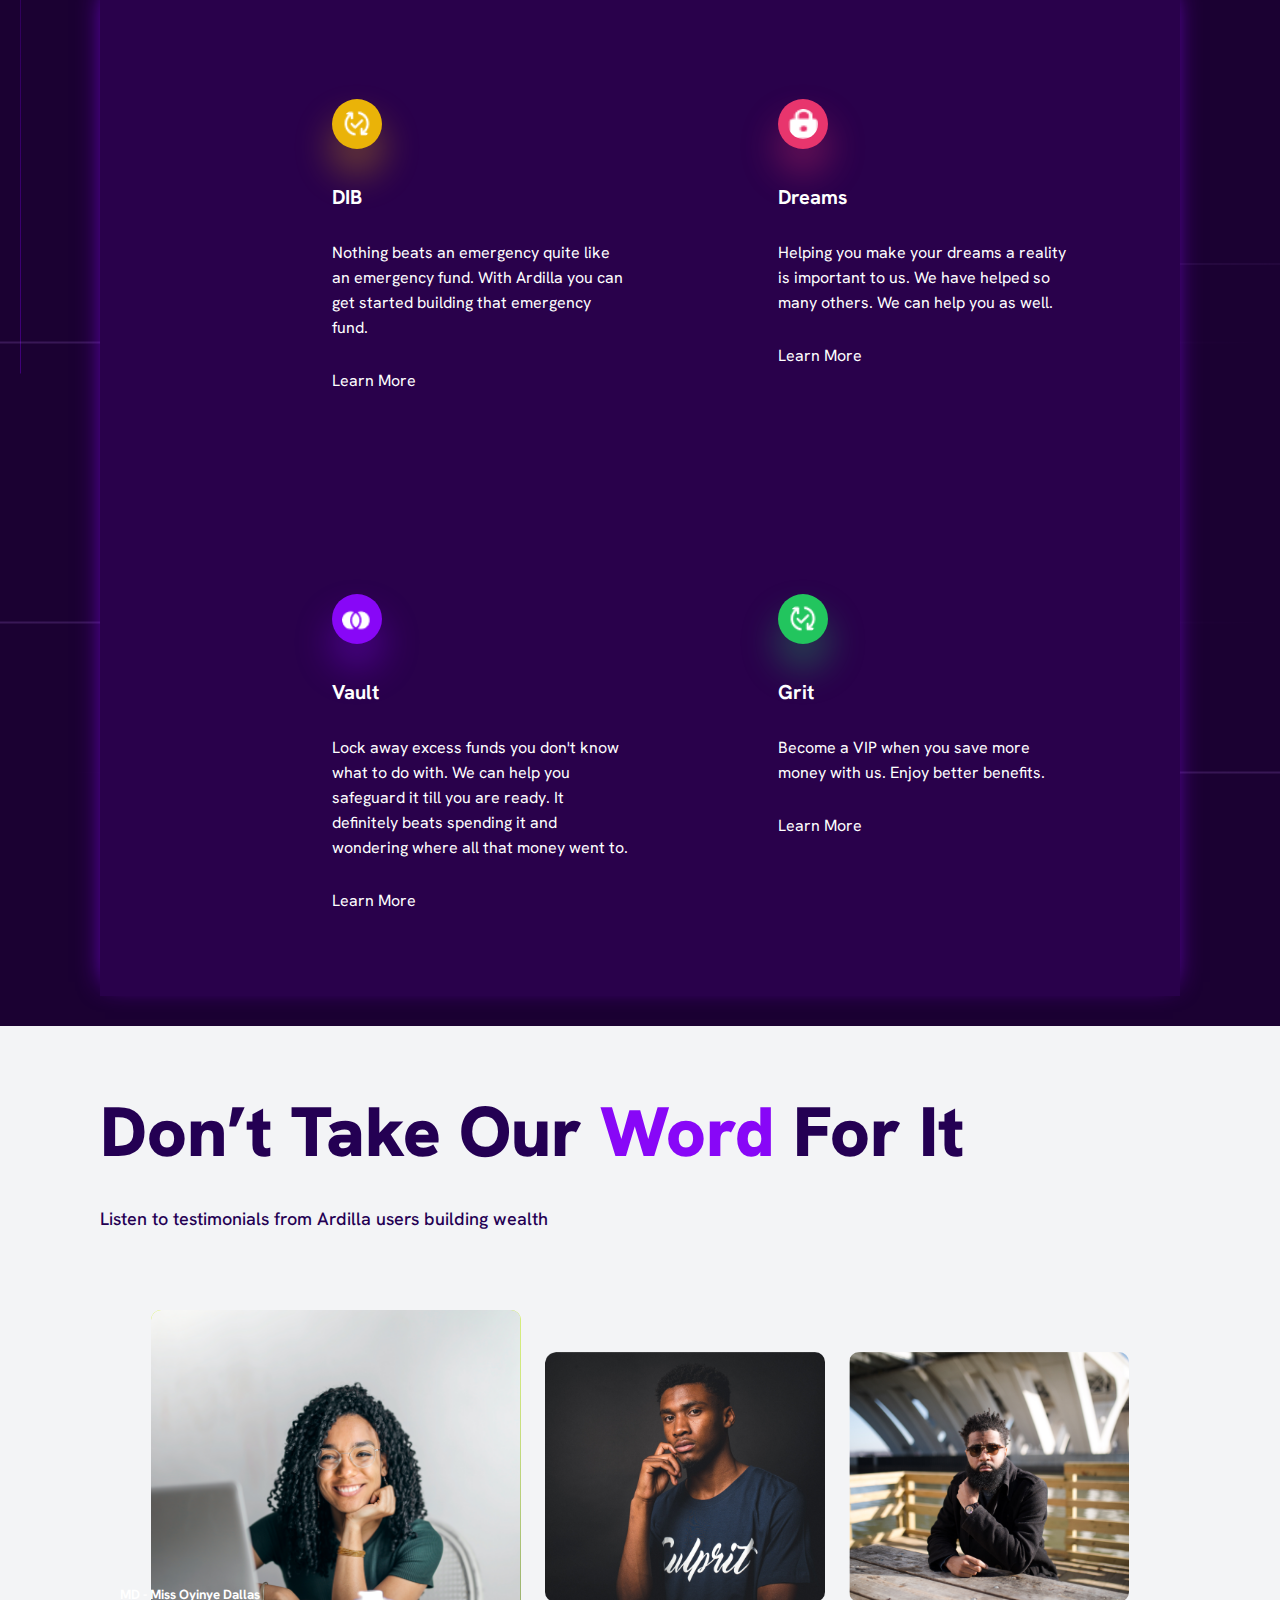
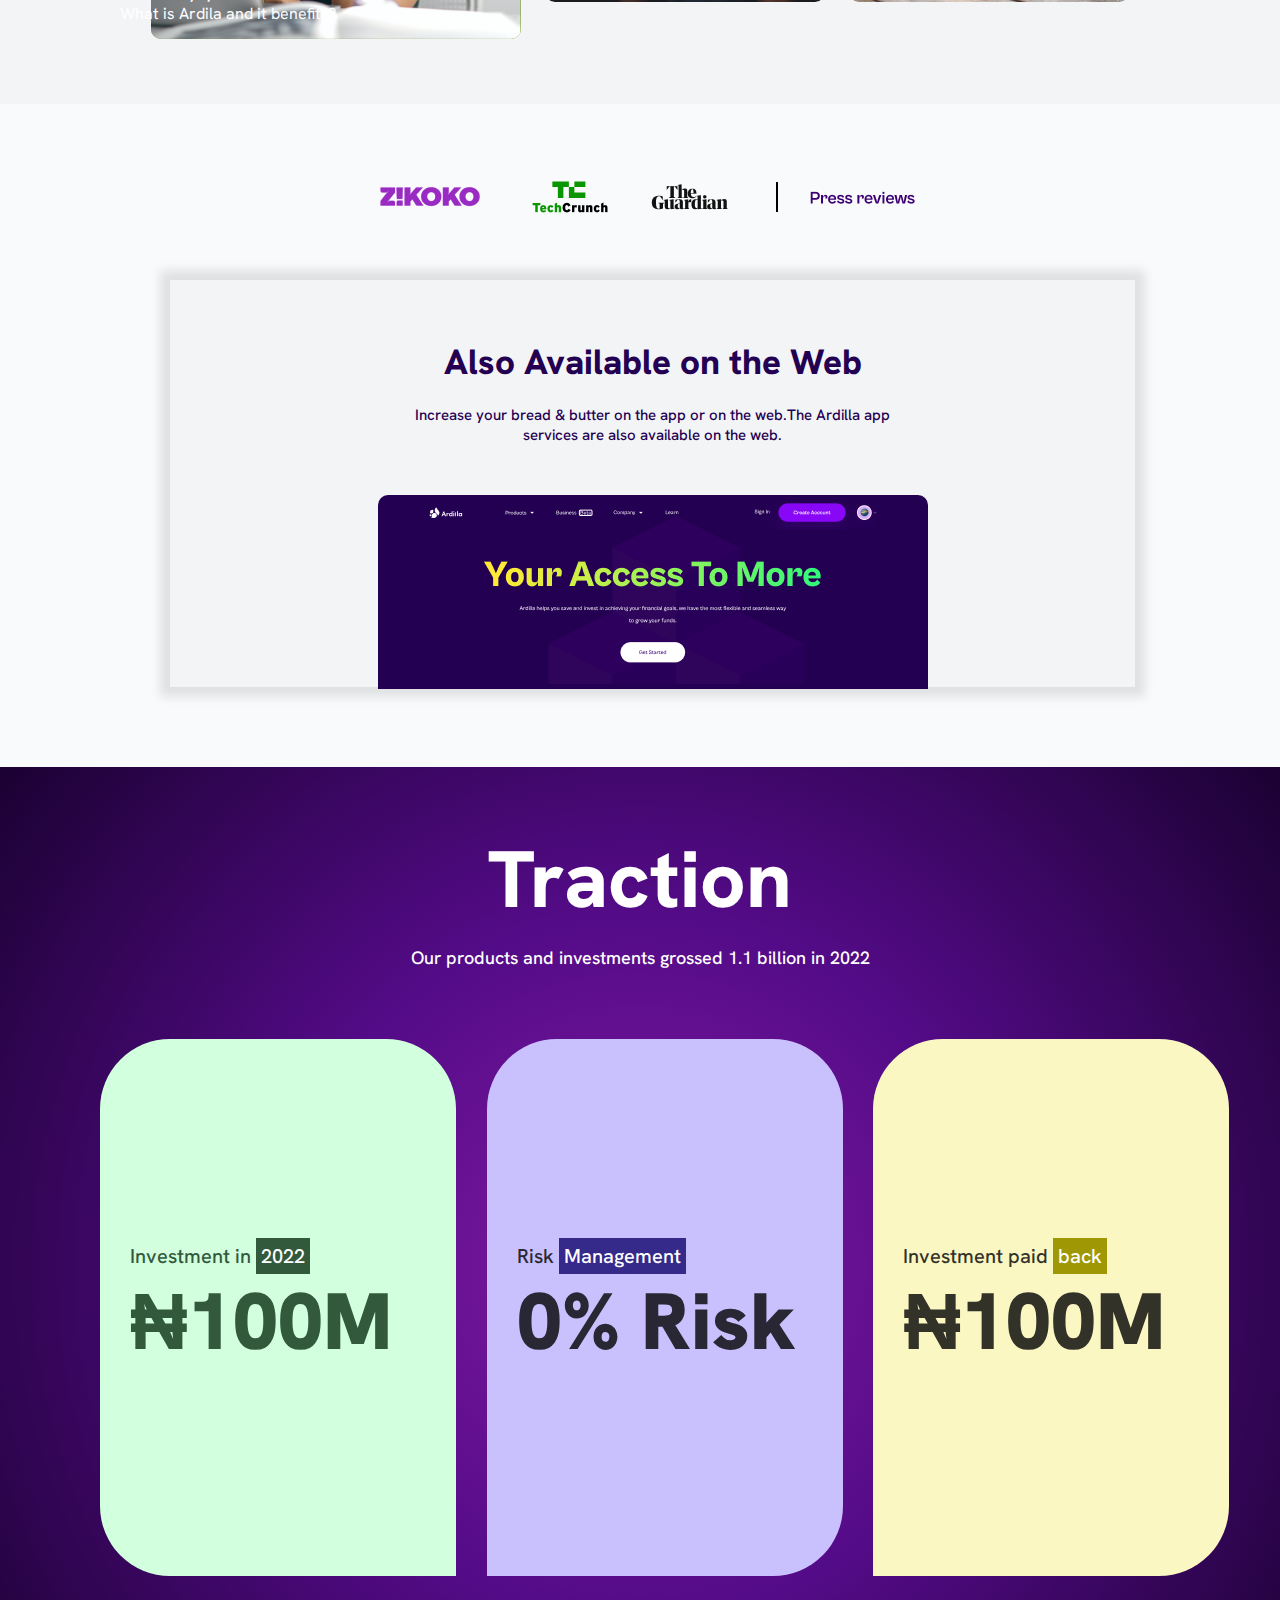
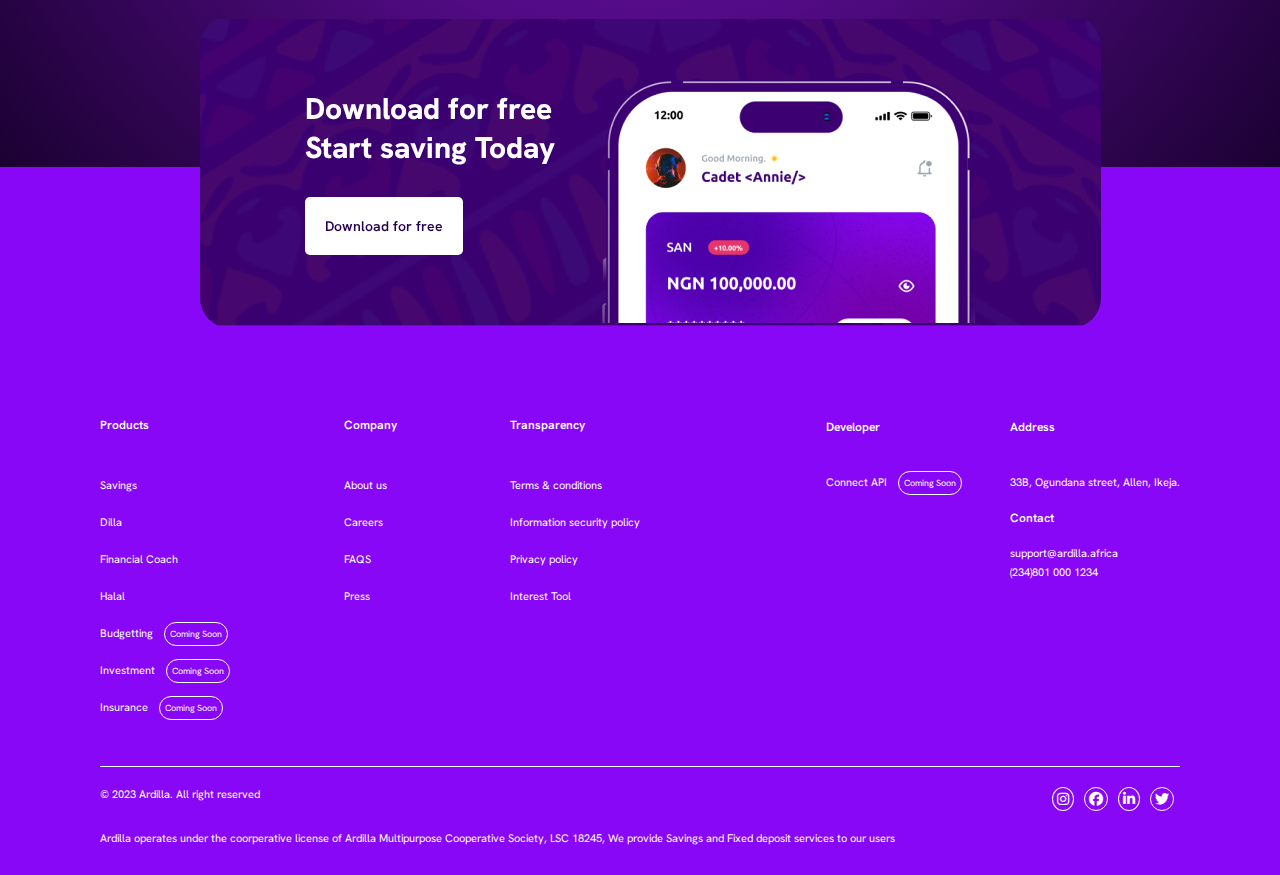
==== commit 2558549d: "I added the footer section" ====
--- a/desktop.html
+++ b/desktop.html
@@ -4,6 +4,7 @@
     <meta charset="UTF-8" />
     <meta name="viewport" content="width=device-width, initial-scale=1.0" />
     <link rel="stylesheet" href="style.css" />
+    <link rel="stylesheet" href="responsive.css">
     <title>Ardilla Webpage</title>
     <!-- Box Icon Link -->
     <link
@@ -285,7 +286,6 @@
     <h1>Also Available on the Web</h1>
     <p>Increase your bread & butter on the app or on the web.The Ardilla app services are also available on the web.</p>
   </div>
-  <!-- header -->
   <div class="website-head">
   <img src="./Images/Frame.png" alt="">
   </div>
@@ -316,30 +316,30 @@
     <h1>₦100M</h1>
   </div>
 </div>
-</section>
-
 
 <!-- Download Section -->
 <section class="download">
   <div class="down-left">
-    <h1>Download for free Start saving Today</h1>
-    <button class="down-btn">Download for free</button>
-  </div>
-
-  <div class="down-left">
+    <h1>Download for free <br>Start saving Today</h1>
+    <button class="btn">Download for free</button>
+  </div>
+
+  <div class="down-right">
     <img src="Images/image 53.png" alt="">
   </div>
 </section>
+</section>
+
 
 <!-- ============ -->
 <!-- FOOTER -->
 <section class="footer">
-<div class="company-details">
-  <!-- company left -->
-  <div class="company-right">
+  <div class="company-details">
+      <!-- company left -->
+    <div class="company-left">
     <div class="company-box">
       <h3>Products</h3>
-      <ul class="products">
+      <ul class="details">
         <li><a href="#">Savings</a></li>
         <li><a href="#">Dilla</a></li>
         <li><a href="#">Financial Coach</a></li>
@@ -352,18 +352,17 @@
 
     <div class="company-box">
       <h3>Company</h3>
-      <ul class="company">
+      <ul class="details">
         <li><a href="#">About us</a></li>
         <li><a href="#">Careers</a></li>
         <li><a href="#">FAQS</a></li>
-        <li><a href="#">Press</a></li>
-        
+        <li><a href="#">Press</a></li>   
       </ul>
     </div>
 
     <div class="company-box">
       <h3>Transparency</h3>
-      <ul class="transparency">
+      <ul class="details">
         <li><a href="#">Terms & conditions</a></li>
         <li><a href="#">Information security policy</a></li>
         <li><a href="#">Privacy policy</a></li>
@@ -376,34 +375,41 @@
   <div class="company-right">
     <div class="company-box">
       <h3>Developer</h3>
-     <p>Connect API <span>Coming Soon</span></p>
-  </div>
-
-  <div class="company-box">
-    <h3>Address</h3>
-   <p>33B, Ogundana street, Allen, Ikeja.</p>
-   <br>
-   <h3>Contact</h3>
-   <p>support@ardilla.africa</p>
-   <p>(234)801 000 1234</p>
-</div>
-</div>
-
-<!-- Copyright -->
-<div class="copyright">
-  <div class="copy-social">
-<p>© 2023 Ardilla. All right reserved</p>
-  <div class="socials">
-    <i class="fa-brands fa-instagram"></i>
-    <i class="fa-brands fa-facebook"></i>
-    <i class="fa-brands fa-linkedin-in"></i>
-    <i class="fa-brands fa-twitter"></i>
-  </div>
-</div>
-<p>Ardilla operates under the coorperative license of Ardilla Multipurpose Cooperative Society, LSC 18245, We provide Savings and Fixed deposit services to our users
-</p>
-</div>
-
+      <p>Connect API <span>Coming Soon</span></p>
+    </div>
+
+    <div class="company-box">
+      <div class="contact">
+      <h3>Address</h3>
+      <p>33B, Ogundana street, Allen, Ikeja.</p>
+      <br>
+      <h3>Contact</h3>
+      <div class="address">
+      <p>support@ardilla.africa</p>
+      <p>(234)801 000 1234</p>
+    </div>
+    </div>
+    </div>
+  </div>
+  </div>
+
+
+  <!-- ============ -->
+  <!-- Copyright -->
+  <div class="copyright">
+    <div class="line"></div>
+    <div class="copy-social">
+    <p>© 2023 Ardilla. All right reserved</p>
+    <div class="socials">
+      <i class="fa-brands fa-instagram"></i>
+      <i class="fa-brands fa-facebook"></i>
+      <i class="fa-brands fa-linkedin-in"></i>
+      <i class="fa-brands fa-twitter"></i>
+    </div>
+    </div>
+      <p>Ardilla operates under the coorperative license of Ardilla Multipurpose Cooperative Society, LSC 18245, We provide Savings and Fixed deposit services to our users
+      </p>
+    </div>
 </section>
 
 
--- a/style.css
+++ b/style.css
@@ -1,157 +1,153 @@
-@import url('https://fonts.googleapis.com/css2?family=Hanken+Grotesk:wght@100;200;300;400;500;600;700;800;900&display=swap');
+@import url("https://fonts.googleapis.com/css2?family=Hanken+Grotesk:wght@100;200;300;400;500;600;700;800;900&display=swap");
 
 * {
-    font-family: 'Hanken Grotesk', sans-serif;
-    margin: 0;
-    padding: 0;
-    box-sizing: border-box;
-    scroll-behavior: smooth;
-    scroll-padding-top: 4rem;
-    list-style: none;
-    text-decoration: none;
-  }
-
-  /* img {
+  font-family: "Hanken Grotesk", sans-serif;
+  margin: 0;
+  padding: 0;
+  box-sizing: border-box;
+  scroll-behavior: smooth;
+  scroll-padding-top: 4rem;
+  list-style: none;
+  text-decoration: none;
+}
+
+/* img {
     width: 100%;
   } */
 
-  body {
-    color: #fff;
-    background: #240053;
-  }
-
-  
-
-  header {
-    background: #240053;
-    display: flex;
-    justify-content: space-between;
-    align-items: center;
-    color: #fff;
-    position: fixed;
-    padding: 18px 100px;
-    transition: 0.5s;
-    top: 0;
-    width: 100%;
-    z-index: 1000;
-    right: 0;
-  }
-
-  .logo {
-    display: flex;
-    align-items: center;
-    column-gap: 0.5rem;
-    font-weight: 600;
-    color: #FFF;
-  }
-
-  /* Menu Icon */
-  #menu-icon {
-    font-size: 24px;
-    color: #fff;
-    cursor: pointer;
-    z-index: 10001;
-    display: none;
-  }
-
-  /* navbar */
-  .navbar {
-    display: flex;
-    align-items: center;
-  }
-
-  .navbar li {
-    display: flex;
-    align-items: center;
-    padding-right: 40px;
-    cursor: pointer;
-  }
-
-  .navbar a {
-    padding: 10px 5px;
-    color: #fff;
-    font-size: 14px;
-    gap: 5rem;
-  }
-
-  .navbar span {
-    border: 1px solid white;
-    padding: 1px;
-    border-radius: 20%;
-    margin-left: 10px;
-  }
-
+body {
+  color: #fff;
+  background: #240053;
+}
+
+header {
+  background: #240053;
+  display: flex;
+  justify-content: space-between;
+  align-items: center;
+  color: #fff;
+  position: fixed;
+  padding: 18px 100px;
+  transition: 0.5s;
+  top: 0;
+  width: 100%;
+  z-index: 1000;
+  right: 0;
+}
+
+.logo {
+  display: flex;
+  align-items: center;
+  column-gap: 0.5rem;
+  font-weight: 600;
+  color: #fff;
+}
+
+/* Menu Icon */
+#menu-icon {
+  font-size: 24px;
+  color: #fff;
+  cursor: pointer;
+  z-index: 10001;
+  display: none;
+}
+
+/* navbar */
+.navbar {
+  display: flex;
+  align-items: center;
+}
+
+.navbar li {
+  display: flex;
+  align-items: center;
+  padding-right: 40px;
+  cursor: pointer;
+}
+
+.navbar a {
+  padding: 10px 5px;
+  color: #fff;
+  font-size: 14px;
+  gap: 5rem;
+}
+
+.navbar span {
+  border: 1px solid white;
+  padding: 1px;
+  border-radius: 20%;
+  margin-left: 10px;
+}
 
 /* right */
 
 .header-right {
-    display: flex;
-   align-items: center;
+  display: flex;
+  align-items: center;
 }
 
 .header-right a {
-    padding-right: 30px;
-    color: #fff;
-    font-size: 14px;
+  padding-right: 30px;
+  color: #fff;
+  font-size: 14px;
 }
 a .btn {
-    text-align: center;
-    align-items: center;
-}
-
+  text-align: center;
+  align-items: center;
+}
 
 .btn {
-    cursor: pointer;
-    background: #8807F7;
-    padding: 11px 30px;
-    font-size: 14px;
-    color: #fff;
-    border-radius: 1.5rem;
-    justify-content: center;
-    margin-right: 20px;
-    text-align: center;
-    align-items: center;
-}
-
-.header-right img{
-    background: #D6ABFC;
-    cursor: pointer;
-    display: flex;
-    align-items: center;
-    padding: 5px;
-    font-size: 7px;
-    border-radius: 50%;
-}
-
-.header-right span img{
-    background: transparent;
+  cursor: pointer;
+  background: #8807f7;
+  padding: 11px 30px;
+  font-size: 14px;
+  color: #fff;
+  border-radius: 1.5rem;
+  justify-content: center;
+  margin-right: 20px;
+  text-align: center;
+  align-items: center;
+}
+
+.header-right img {
+  background: #d6abfc;
+  cursor: pointer;
+  display: flex;
+  align-items: center;
+  padding: 5px;
+  font-size: 7px;
+  border-radius: 50%;
+}
+
+.header-right span img {
+  background: transparent;
 }
 
 /* -============== */
 /* HERO SECTION */
 
 .hero-section {
-    background: url(./Images/background.png);
-    color: #fff;
-    /* min-height: 900px; */
-    top: 70px;
-    /* position:absolute; */
-    width: 100%;
-    display: flex;
-    flex-direction: column;
-    align-items: center;
-    background-position: center;
-    background-repeat: no-repeat;
-    text-align: center;
+  background: url(./Images/background.png);
+  color: #fff;
+  /* min-height: 900px; */
+  top: 70px;
+  /* position:absolute; */
+  width: 100%;
+  display: flex;
+  flex-direction: column;
+  align-items: center;
+  background-position: center;
+  background-repeat: no-repeat;
+  text-align: center;
 }
 
 .hero-text {
   padding-top: 100px;
   font-size: 90px;
   font-weight: 800;
- background: -webkit-linear-gradient(left, #FFEB35, #19FD82);
- -webkit-background-clip: text;
- -webkit-text-fill-color: transparent;
+  background: -webkit-linear-gradient(left, #ffeb35, #19fd82);
+  -webkit-background-clip: text;
+  -webkit-text-fill-color: transparent;
 }
 
 .hero-section p {
@@ -167,17 +163,17 @@
   margin-top: 20px;
   font-weight: 600;
   width: 150px;
-  Padding: 16px;
+  padding: 16px;
 }
 
 .hero-section .btn:hover {
-  background: #8807F7;
+  background: #8807f7;
   color: #fff;
   transition: 0.2s all linear;
 }
 
 .hero-section img {
- width: 70%;
+  width: 70%;
   bottom: 0;
 }
 
@@ -186,7 +182,7 @@
 
 .products {
   color: #240053;
-  background: #FFFDF2;
+  background: #fffdf2;
   padding: 30px 100px;
   border-radius: 32px 32px 0px 0px;
 }
@@ -203,7 +199,7 @@
   align-items: center;
   flex-direction: row;
   width: 100%;
-   margin-top: 20px;
+  margin-top: 20px;
 }
 
 .product-left {
@@ -216,7 +212,7 @@
 }
 
 .product-left h2 {
-  color: #E8356D;
+  color: #e8356d;
 }
 
 .product-left h4 {
@@ -225,17 +221,17 @@
 
 .product-left p {
   padding-right: -20px;
-  color: #9CA3AF;
+  color: #9ca3af;
 }
 
 .product-list {
   margin-top: 40px;
 }
 .product-items {
- display: flex;
- gap: 20px;
- padding-bottom: 30px;
- font-weight: 500;
+  display: flex;
+  gap: 20px;
+  padding-bottom: 30px;
+  font-weight: 500;
 }
 
 .product-right {
@@ -244,8 +240,8 @@
   border-radius: 24px 24px 0px 0px;
   background: rgba(232, 53, 109, 80%);
   display: flex;
-  align-items:end;
-  justify-content:center;
+  align-items: end;
+  justify-content: center;
   bottom: 0;
 }
 
@@ -257,25 +253,25 @@
 }
 
 .product-line {
-display: flex;
-flex-direction: row;
-/* background: yellow; */
-width: 90%;
-margin-top: 30px;
-margin-left: 50px;
-margin-right: 120px;
-height: 50px;
+  display: flex;
+  flex-direction: row;
+  /* background: yellow; */
+  width: 90%;
+  margin-top: 30px;
+  margin-left: 50px;
+  margin-right: 120px;
+  height: 50px;
 }
 
 .product-line1 {
-  background: #8807F7;
+  background: #8807f7;
   width: 200px;
   height: 8px;
   border-radius: 16px 0 0 16px;
 }
 
 .product-line2 {
-  background: #F3F4F6;
+  background: #f3f4f6;
   width: 1170px;
   height: 8px;
   border-radius: 16px 16px 16px 0;
@@ -285,7 +281,7 @@
 /* Business Section */
 .business {
   color: #240053;
-  background: #FFF;
+  background: #fff;
   padding: 30px 100px;
 }
 
@@ -301,7 +297,6 @@
 .transparency-left {
   width: 50%;
   height: 400px;
-
 }
 
 .transparency-left h1 {
@@ -313,14 +308,12 @@
 }
 
 .transparency-left h1 span {
-  color: #E8356D;
+  color: #e8356d;
 }
 
 .transparency-left p {
   padding-bottom: 50px;
 }
-
-
 
 /* transparency-right  */
 .transparency-right {
@@ -349,14 +342,14 @@
 
 .trans-left p {
   font-size: 9px;
-  color: #9CA3AF;
+  color: #9ca3af;
   padding: 10px 0;
 }
 
 .trans-left .monthly {
   display: flex;
   justify-content: space-between;
-  border: 1px solid #FFFFFF;
+  border: 1px solid #ffffff;
   border-radius: 2px;
   align-items: center;
   width: 144.28px;
@@ -386,9 +379,6 @@
   color: #fff;
 }
 
-
-
-
 /* trans-right */
 
 .trans-right {
@@ -410,11 +400,11 @@
 }
 .total p {
   font-size: 7px;
-  color: #9CA3AF;
+  color: #9ca3af;
 }
 
 .savings {
-  color: #9CA3AF;
+  color: #9ca3af;
   font-size: 8px;
   padding-bottom: 10px;
 }
@@ -424,7 +414,7 @@
 }
 
 .total h3 {
-  color: #3D0072;
+  color: #3d0072;
   font-size: 12px;
 }
 
@@ -440,44 +430,42 @@
 
 .chart {
   display: flex;
- justify-content: space-between;
- font-size: 7px;
- font-weight: 500;
- width: 192px;
-color: #9CA3AF;
+  justify-content: space-between;
+  font-size: 7px;
+  font-weight: 500;
+  width: 192px;
+  color: #9ca3af;
 }
 
 .chart span {
-  color: #3D0072;
+  color: #3d0072;
 }
 
 .trans-right .btn {
   cursor: pointer;
-    background: #8807F7;
-    padding: 5px 10px;
-    font-size: 10px;
-    color: #fff;
-    margin-top: 20px;
-    position: absolute;
-}
-
-.transparency .btn:hover  {
+  background: #8807f7;
+  padding: 5px 10px;
+  font-size: 10px;
+  color: #fff;
+  margin-top: 20px;
+  position: absolute;
+}
+
+.transparency .btn:hover {
   color: #fff;
   background-color: #240053;
   transition: 0.2s all linear;
 }
 
-
 /* ============ */
 /* Company Section */
 
 .company {
- background: #FFFDF2;
- color: #240053;
+  background: #fffdf2;
+  color: #240053;
   width: 100%;
   padding: 30px 100px;
   position: relative;
-  
 }
 
 .invest {
@@ -486,7 +474,7 @@
   background: url(./Images/) no-repeat cover cover/center;
 }
 
-.invest h1{
+.invest h1 {
   font-size: 60px;
   font-weight: 800;
   line-height: 60px;
@@ -503,14 +491,14 @@
 }
 
 .invest span {
-  color: #0D9488;
+  color: #0d9488;
 }
 
 .invest-btn {
   display: flex;
   align-items: center;
   justify-content: space-between;
-  border: 1px solid #8807F7;
+  border: 1px solid #8807f7;
   width: 350px;
   padding: 5px 10px;
   border-radius: 20px;
@@ -521,12 +509,12 @@
 .invest-btn a {
   font-size: 15px;
   font-weight: 500;
-  color: #8807F7;
+  color: #8807f7;
   cursor: pointer;
 }
 
 .invest-btn img {
-  background-color: #8807F7;
+  background-color: #8807f7;
   color: #fff;
   border-radius: 50%;
   object-fit: cover;
@@ -537,37 +525,37 @@
 
 .company .arrow {
   width: 80%;
- margin-top: -320px;
- align-items: center;
- justify-content: center;
- margin-left: 80px;
+  margin-top: -320px;
+  align-items: center;
+  justify-content: center;
+  margin-left: 80px;
 }
 
 .invest-btn:hover {
-  background: #8807F7;
+  background: #8807f7;
   color: #fff;
 }
 
 .invest-btn img:hover {
   background: #fff;
-  color: #8807F7;
+  color: #8807f7;
 }
 
 /* ================================ */
 /*------------ Learn -------- */
 
 .learn {
-top: 0;
-background: url(./Images/BACK\ 1.png);
-background-position: center;
-background-repeat: no-repeat;
-object-fit: contain;
-color: #fff;
-width: 100%;
-padding: 30px 100px;
-}
-
-.access-section h1{
+  top: 0;
+  background: url(./Images/BACK\ 1.png);
+  background-position: center;
+  background-repeat: no-repeat;
+  object-fit: contain;
+  color: #fff;
+  width: 100%;
+  padding: 30px 100px;
+}
+
+.access-section h1 {
   padding: 30px 0;
   font-size: 60px;
   font-weight: 800;
@@ -584,7 +572,6 @@
 
 .access-section .invest-btn {
   border: 1px solid #fff;
- 
 }
 
 .access-section .invest-btn a {
@@ -596,29 +583,31 @@
 }
 
 .access-section .invest-btn:hover {
-  border: 1px solid #8807F7;
+  border: 1px solid #8807f7;
+  transition: 0.2 all linear;
 }
 
 .access-container {
   display: grid;
-  align-items: end;
-  grid-template-columns: repeat(auto-fit, minmax(30rem, auto));
+  align-items: center;
+  grid-template-columns: repeat(auto-fit, minmax(20rem, auto));
   gap: 5.5rem;
   padding: 50px;
-  background: #29014B;
-  color: #fff;
-  /* height: 1001px; */
+  background: #29014b;
+  color: #fff;
+  height: 1001px;
+  bottom: 0;
   margin-top: 50px;
   justify-content: center;
-  -webkit-box-shadow: -1px -8px 25px -6px rgba(136,7,247,0.85); 
-box-shadow: -1px -8px 25px -6px rgba(136,7,247,0.85);
+  -webkit-box-shadow: -1px -8px 25px -6px rgba(136, 7, 247, 0.85);
+  box-shadow: -1px -8px 25px -6px rgba(136, 7, 247, 0.85);
 }
 
 .access {
- gap: 32px;
- width: 358.19px;
- height: 361.33px;
- padding: 32px 50px 12px 94px;
+  gap: 12px;
+  width: 358.19px;
+  height: 361.33px;
+  padding: 32px 50px 12px 94px;
 }
 
 .access h2 {
@@ -638,47 +627,50 @@
 }
 
 .access .access1 {
-  background-color: #EAB308;
+  background-color: #eab308;
   border-radius: 50%;
   padding: 10px;
   width: 50px;
   height: 50px;
-  box-shadow: 0px 23px 35px 4px rgba(234,179,8,0.30);
+  cursor: pointer;
+  box-shadow: 0px 23px 35px 4px rgba(234, 179, 8, 0.3);
 }
 
 .access .access2 {
-  background-color: #E8356D;
+  background-color: #e8356d;
+  border-radius: 50%;
+  padding: 10px;
+  width: 50px;
+  cursor: pointer;
+  height: 50px;
+  box-shadow: 0px 23px 35px 4px rgba(232, 53, 109, 0.3);
+}
+
+.access .access3 {
+  background-color: #8807f7;
+  border-radius: 50%;
+  padding: 10px;
+  width: 50px;
+  cursor: pointer;
+  height: 50px;
+  box-shadow: 0px 23px 35px 4px rgba(136, 7, 247, 0.3);
+}
+
+.access .access4 {
+  background-color: #22c55e;
   border-radius: 50%;
   padding: 10px;
   width: 50px;
   height: 50px;
-  box-shadow: 0px 23px 35px 4px rgba(232,53,109,0.30); 
-}
-
-.access .access3 {
-  background-color: #8807F7;
-  border-radius: 50%;
-  padding: 10px;
-  width: 50px;
-  height: 50px;
-  box-shadow: 0px 23px 35px 4px rgba(136,7,247,0.30);
-}
-
-.access .access4 {
-  background-color: #22C55E;
-  border-radius: 50%;
-  padding: 10px;
-  width: 50px;
-  height: 50px;
-  box-shadow: 0px 23px 35px 4px  rgba(34,197,94,0.30);
-}
-
+  cursor: pointer;
+  box-shadow: 0px 23px 35px 4px rgba(34, 197, 94, 0.3);
+}
 
 /* ============= */
 /* -Word */
 .word {
-  background: #F3F4F6;
- color: #240053;
+  background: #f3f4f6;
+  color: #240053;
   width: 100%;
   padding: 60px 100px;
 }
@@ -688,10 +680,10 @@
   font-size: 70px;
   width: 900px;
   padding-bottom: 30px;
-} 
+}
 
 .word-text h1 span {
-  color: #8807F7;
+  color: #8807f7;
 }
 
 .word-text p {
@@ -704,19 +696,19 @@
   align-items: center;
   justify-content: center;
   grid-template-columns: repeat(auto-fit, minmax(120px, auto));
-  gap: 2rem;
+  gap: 1.5rem;
   position: relative;
   margin-top: 80px;
   width: 100%;
 }
 
-  .word-grid .grid1 img{
+.word-grid .grid1 img {
   position: relative;
-  width: 450px;
+  width: 370px;
   gap: 2rem;
-  margin-right: 20px;
-  align-items: center;
-  background-image: -webkit-linear-gradient(90deg, #608F08 5%, #CBF705 100%);
+  /* margin-right: 30px; */
+  align-items: center;
+  background-image: -webkit-linear-gradient(90deg, #608f08 5%, #cbf705 100%);
 }
 
 .word-grid .grid1 .grid-text {
@@ -727,18 +719,17 @@
 }
 
 .word-grid img {
-  width: 320px;
+  width: 280px;
   border-radius: 10px;
   align-items: center;
 }
-
 
 /* ============== */
 /* Web Section */
 
 .web-container {
   width: 100%;
-  background: #F8FAFC;
+  background: #f8fafc;
   padding: 60px 100px;
   align-items: center;
 }
@@ -758,7 +749,7 @@
 }
 
 .website {
-  background: #F3F4F6;
+  background: #f3f4f6;
   width: 965px;
   height: 407px;
   display: flex;
@@ -770,16 +761,16 @@
   margin: 20px 70px;
 }
 
-.web{
+.web {
   text-align: center;
   color: #240053;
-  padding: 50px 80px;
+  padding: 30px 80px;
 }
 
 .web h1 {
   font-size: 35px;
   font-weight: 800;
-  /* padding-top: 30px; */
+  padding-top: 60px;
 }
 
 .web p {
@@ -788,9 +779,10 @@
   padding: 20px 130px;
 }
 .website-head {
-margin: 0px 30px  30px;
-width: 550px;
-height: 520px;
+  margin: 0px 30px 30px;
+  width: 550px;
+  height: 520px;
+  bottom: 0;
   justify-content: center;
   align-items: end;
   object-fit: contain;
@@ -798,14 +790,18 @@
   border-radius: 10px 10px 0 0;
 }
 
-
 /* ================ */
 /* Transition  */
 
 .transition-section {
-   width: 100%;
-  background: rgb(247,194,7);
-background: radial-gradient(circle, rgb(130, 27, 161) 0%, #540b88 43%, rgba(27,1,50,1) 100%);
+  width: 100%;
+  background: rgb(247, 194, 7);
+  background: radial-gradient(
+    circle,
+    rgb(130, 27, 161) 0%,
+    #540b88 43%,
+    rgba(27, 1, 50, 1) 100%
+  );
   padding: 60px 100px;
   height: 1000px;
   align-items: center;
@@ -834,7 +830,7 @@
   grid-template-columns: repeat(auto-fit, minmax(120px, auto));
   gap: 5rem;
   text-align: left;
-  
+  /* margin-bottom: 120px; */
 }
 
 .values h1 {
@@ -849,8 +845,6 @@
   text-align: left;
 }
 
-
-
 .value-box1 {
   text-align: left;
   padding-left: 30px;
@@ -860,18 +854,16 @@
   display: flex;
   flex-direction: column;
   border-radius: 70px 70px 0px 70px;
-  background: #D2FFDE;
-  color: #33593D;
+  background: #d2ffde;
+  color: #33593d;
 }
 
 .value-box1 span {
-  background-color: #33593D;
+  background-color: #33593d;
   color: #fff;
   width: 73px;
   padding: 5px;
 }
-
-
 
 .value-box2 {
   display: flex;
@@ -882,12 +874,12 @@
   width: 356px;
   height: 537px;
   border-radius: 70px 70px 70px 0px;
-  background: #C8C1FD;
+  background: #c8c1fd;
   color: #282733;
 }
 
 .value-box2 span {
-  background-color: #35298A;
+  background-color: #35298a;
   color: #fff;
   width: 73px;
   padding: 5px;
@@ -902,12 +894,12 @@
   width: 356px;
   height: 537px;
   border-radius: 70px 70px 70px 0px;
-  background: #FAF7C3;
+  background: #faf7c3;
   color: #333228;
 }
 
 .value-box3 span {
-  background-color:#9F9704;
+  background-color: #9f9704;
   color: #fff;
   width: 73px;
   padding: 5px;
@@ -916,14 +908,160 @@
 /* DOWNLOAD */
 .download {
   background: url(./Images/BACKGROUND2.png) no-repeat center;
-  width: 941px;
-  height: 306.37em;
+  width: 901px;
+  display: flex;
   position: relative;
-  display: flex;
-  justify-content: space-around;
-  align-items: center;
+  z-index: 4000;
+  justify-content: center;
+  align-items: center;
+  border-radius: 30px;
   margin: 40px 100px;
+}
+
+.down-left h1 {
+  padding-bottom: 30px;
+  font-weight: 800;
+  font-size: 30px;
+}
+
+.down-left .btn {
+  background: #fff;
+  color: #240053;
+  padding: 20px;
+  border-radius: 5px;
+  cursor: pointer;
+  font-weight: 600;
+  border: none;
+}
+
+.down-right img {
   bottom: 0;
-  top: -1000;
-  left: 0;
-}+  top: 0;
+  padding-top: 64px;
+  align-items: end;
+}
+
+/* FOOTER */
+.footer {
+  color: #fff;
+  background: #8807f7;
+  padding: 30px 100px;
+  width: 100%;
+}
+.company-details {
+  display: flex;
+  justify-content: space-between;
+  align-items: center;
+  padding-top: 220px;
+  width: 100%;
+}
+
+.company-left {
+  display: flex;
+  justify-content: space-between;
+  gap: 5rem;
+  width: 50%;
+}
+
+.company-left .details {
+  display: flex;
+  flex-direction: column;
+}
+
+.company-box h3 {
+  color: #fff;
+  font-size: 12px;
+  padding-bottom: 40px;
+  font-weight: 600;
+}
+
+.company-box .details {
+  color: white;
+  gap: 1rem;
+  width: 100%;
+}
+
+.company-box .details li a {
+  color: #fff;
+  font-size: 11px;
+  font-weight: 400;
+}
+
+.company-box .details span {
+  border: 1px solid #fff;
+  padding: 5px;
+  margin-left: 8px;
+  font-size: 9px;
+  border-radius: 15px;
+}
+
+/* Company Right */
+
+.company-right {
+  display: flex;
+  align-items: top;
+  gap: 3rem;
+  top: 0;
+  margin-top: -110px;
+  cursor: pointer;
+}
+
+.company-right .company-box h3 {
+  font-weight: 600;
+  font-size: 12px;
+}
+
+.company-box p {
+  color: #fff;
+  font-size: 11px;
+  font-weight: 400;
+}
+
+.company-right span {
+  border: 1px solid #fff;
+  padding: 5px;
+  margin-left: 8px;
+  font-size: 9px;
+  border-radius: 15px;
+  cursor: pointer;
+}
+
+.address p {
+  display: flex;
+  margin-top: -20px;
+  padding-bottom: 25px;
+}
+
+.line {
+  border-bottom: 1px solid #fff;
+  width: 100%;
+  padding-top: 50px;
+}
+
+.copyright .copy-social {
+  padding: 20px 0;
+  display: flex;
+  justify-content: space-between;
+}
+
+.copyright p {
+  font-size: 11px;
+}
+
+.socials .fa-brands {
+  gap: 6rem;
+  border: 1px solid #fff;
+  cursor: pointer;
+  padding: 4px;
+  border-radius: 50%;
+  font-size: 14px;
+  object-fit: cover;
+  margin-right: 6px;
+  font-weight: 500;
+}
+
+.socials .fa-brands:hover {
+  transition: 0.2s all linear;
+  background-color: #fff;
+  color: #8807f7;
+}
